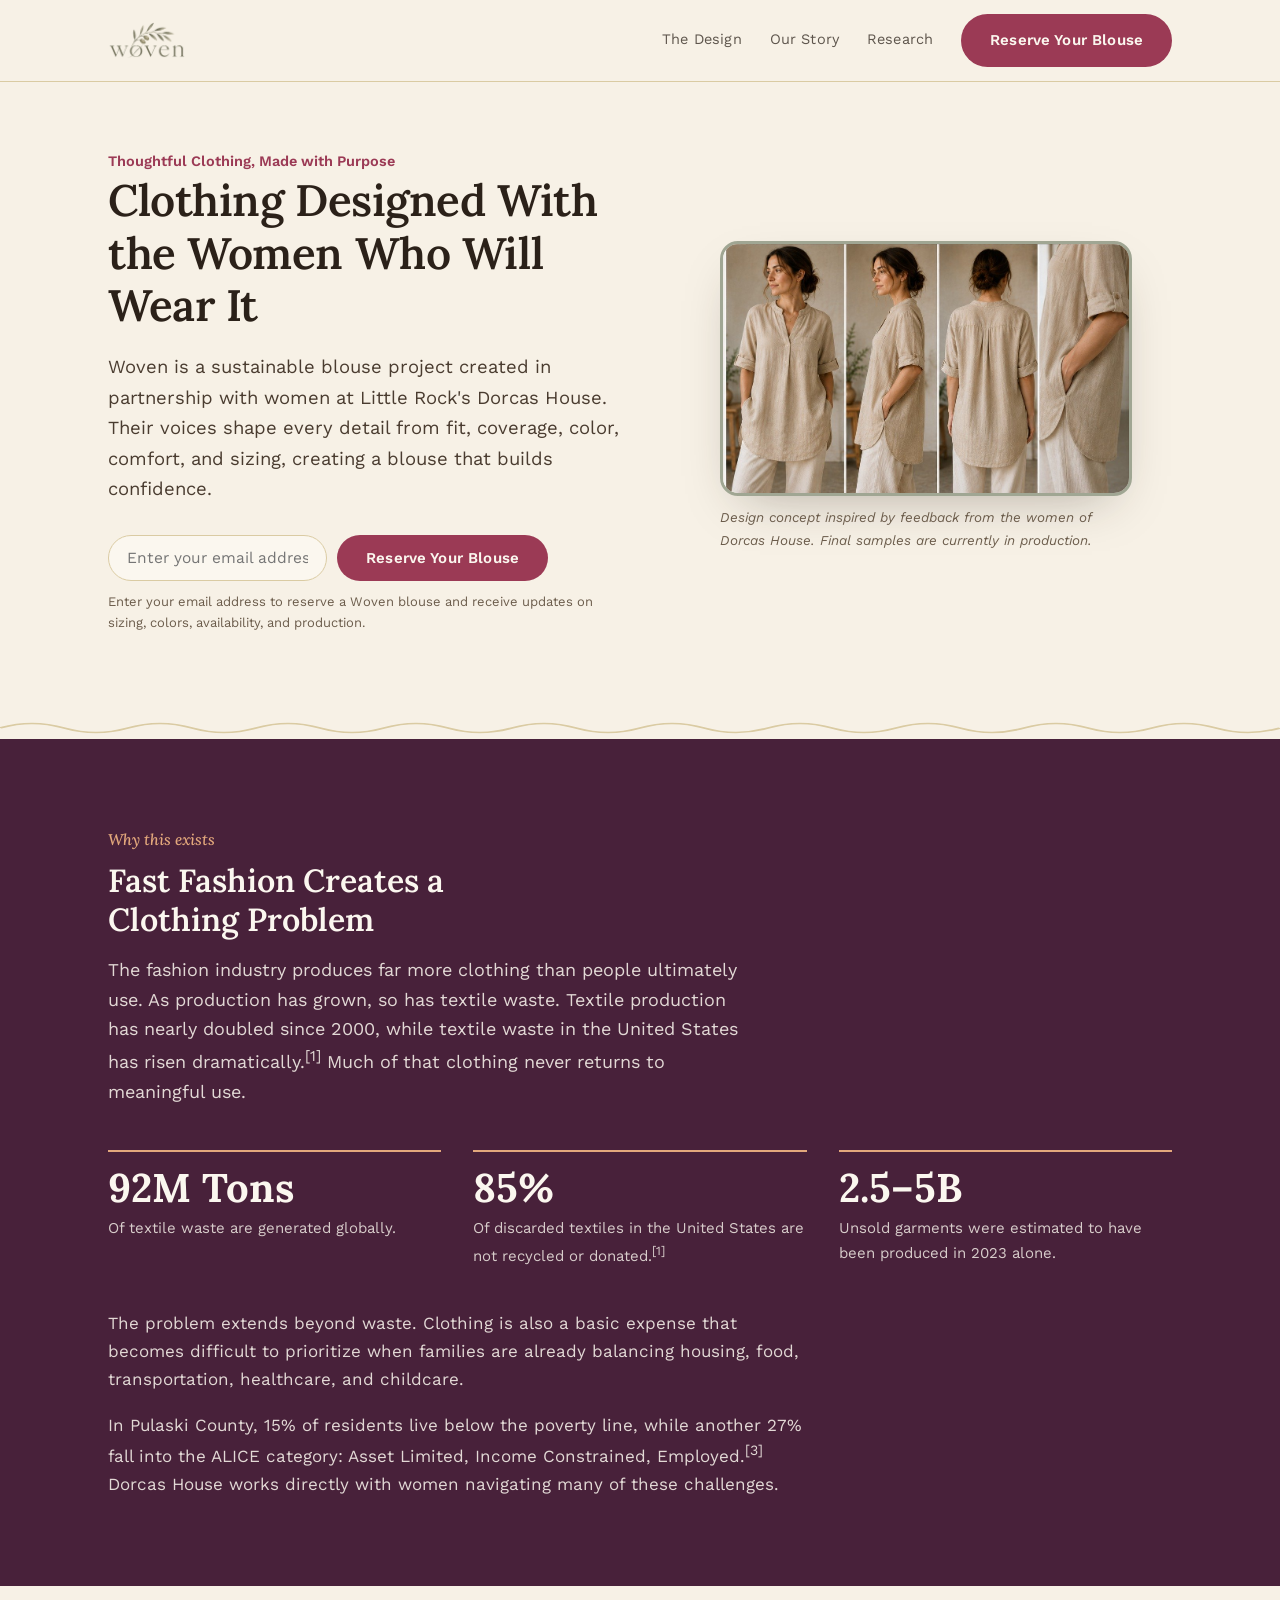
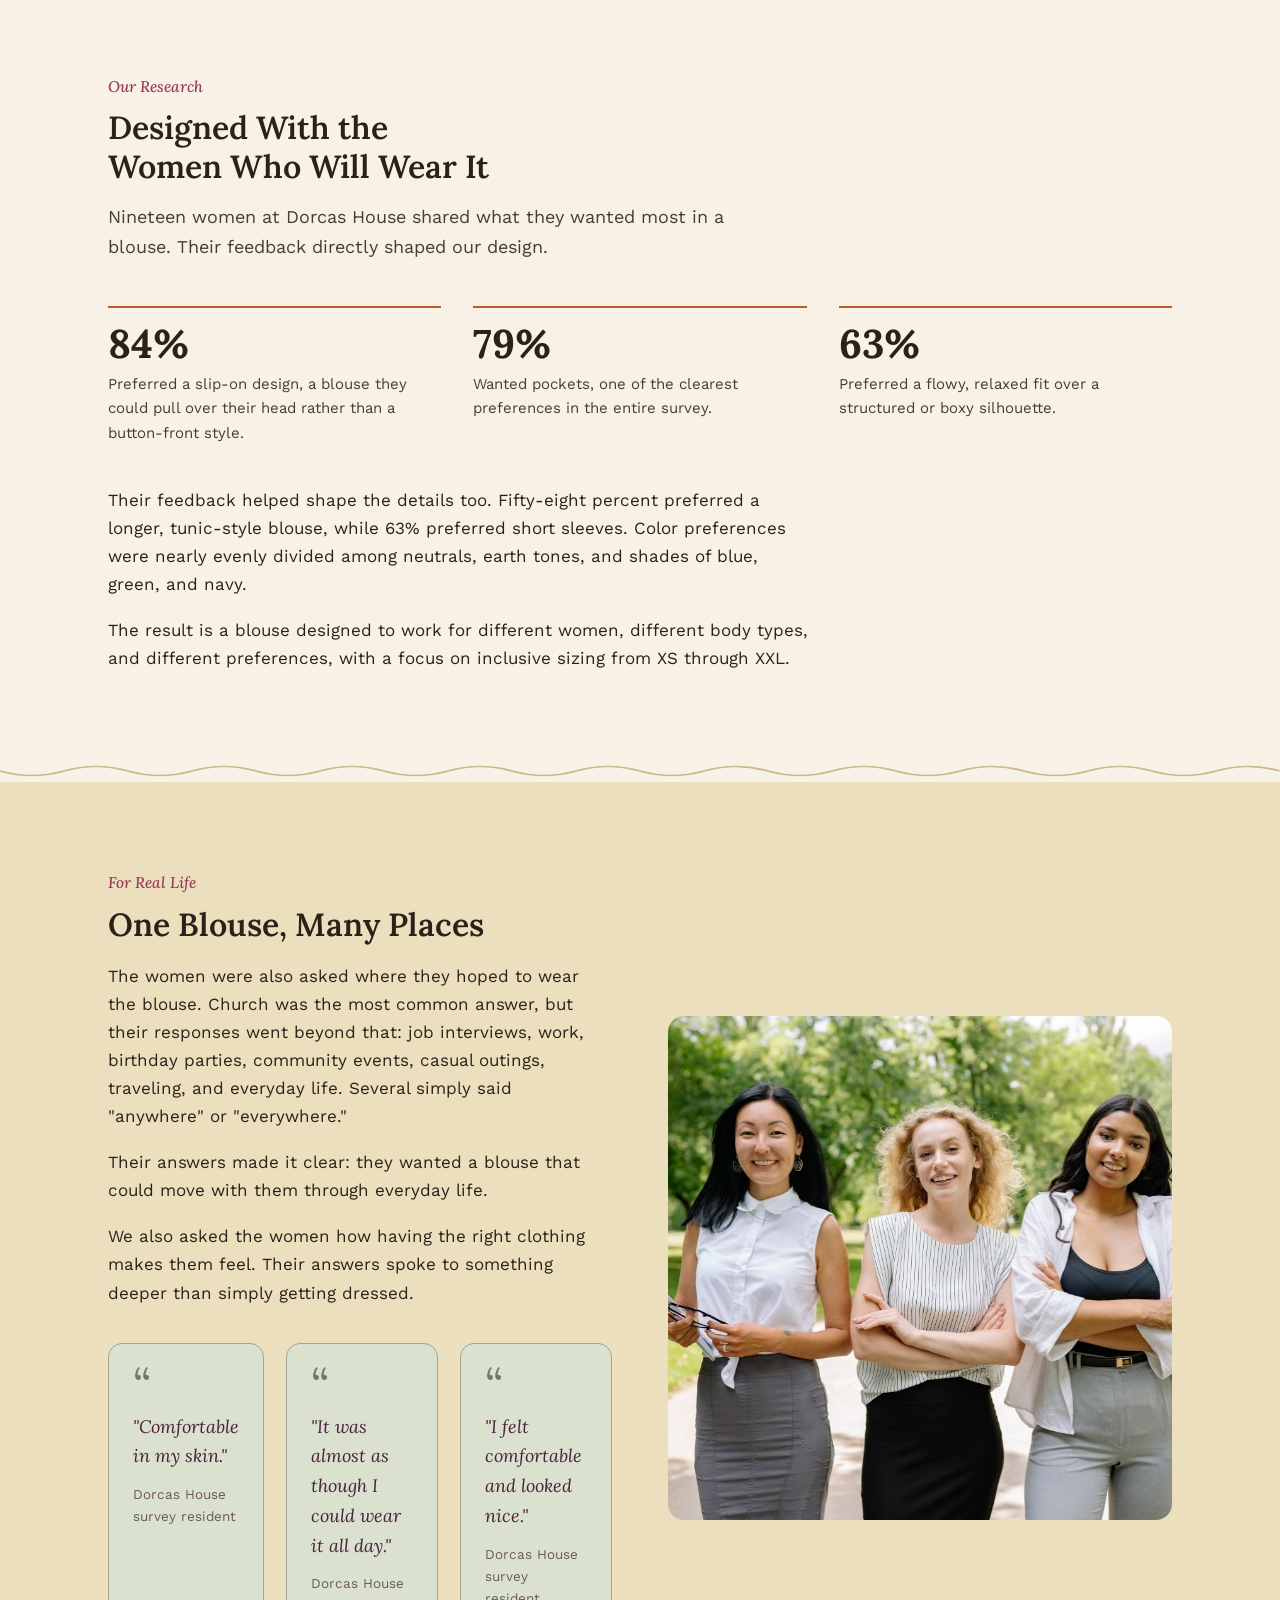
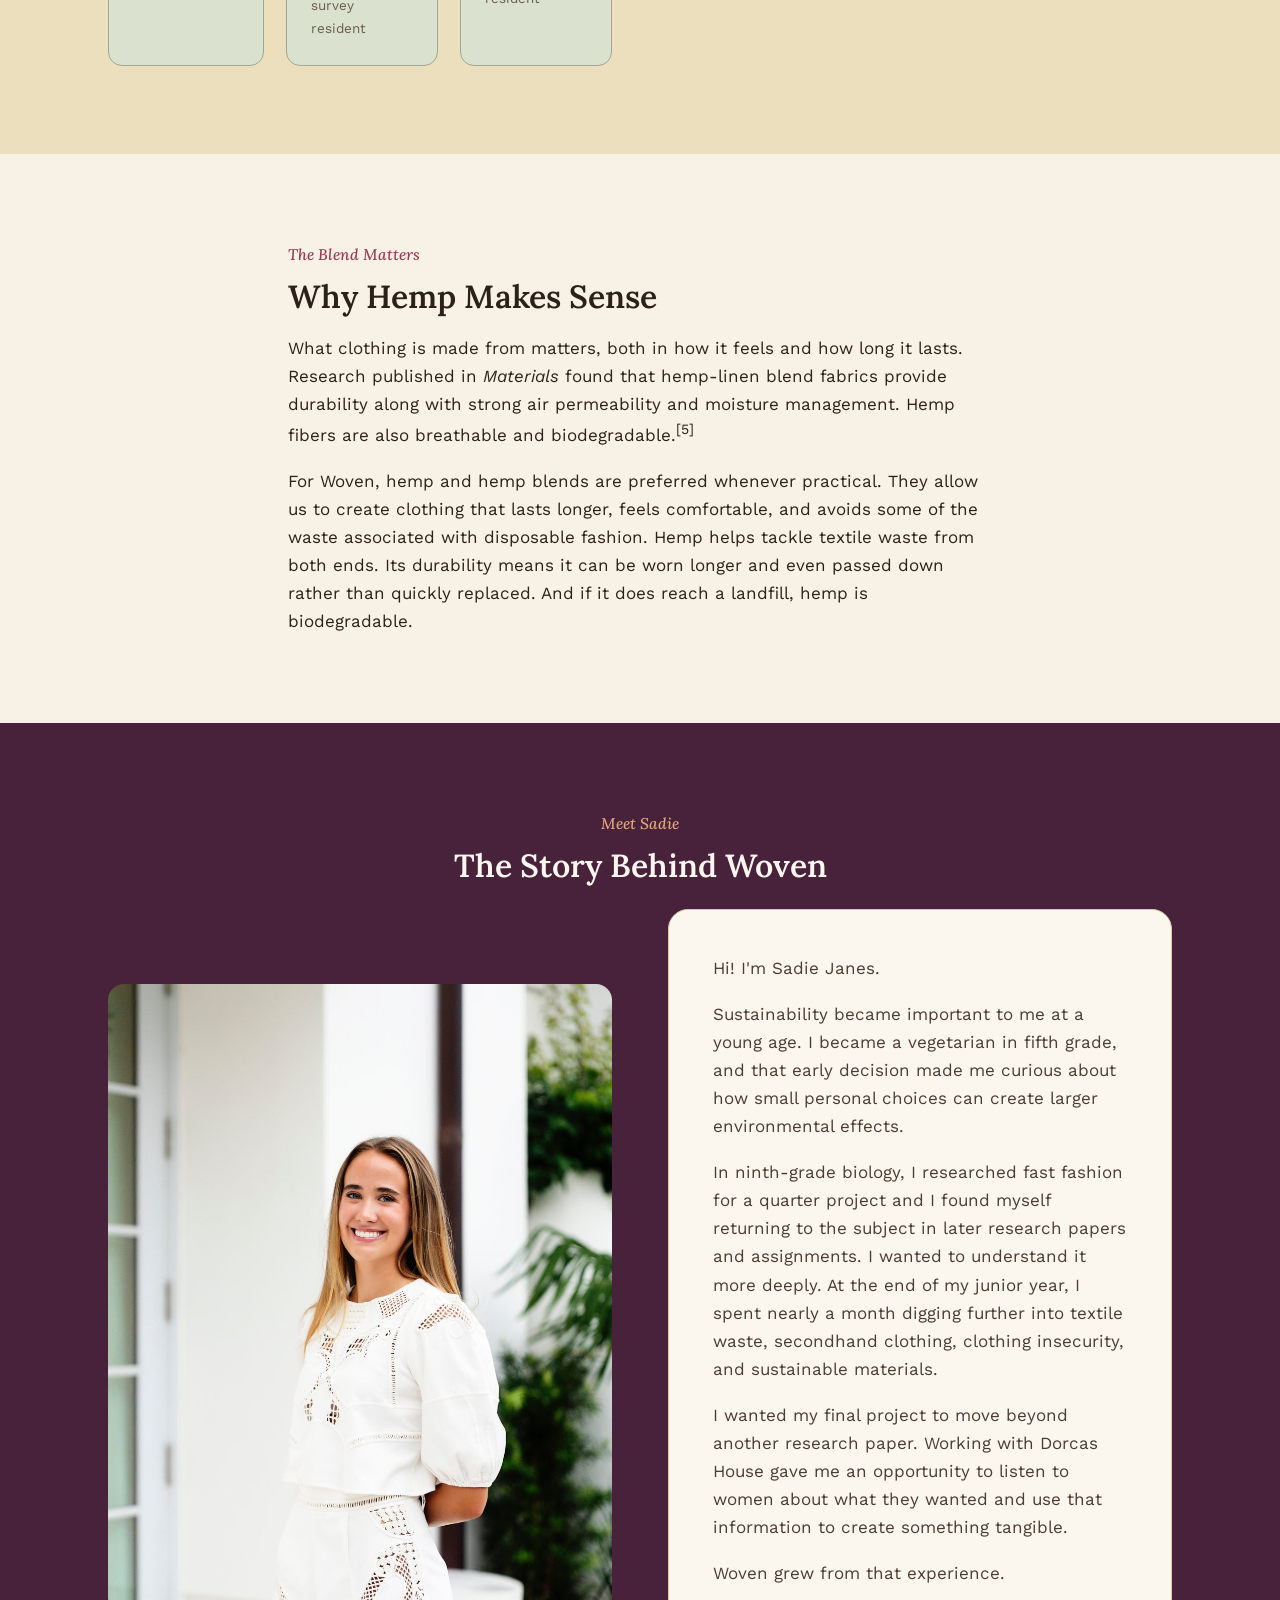
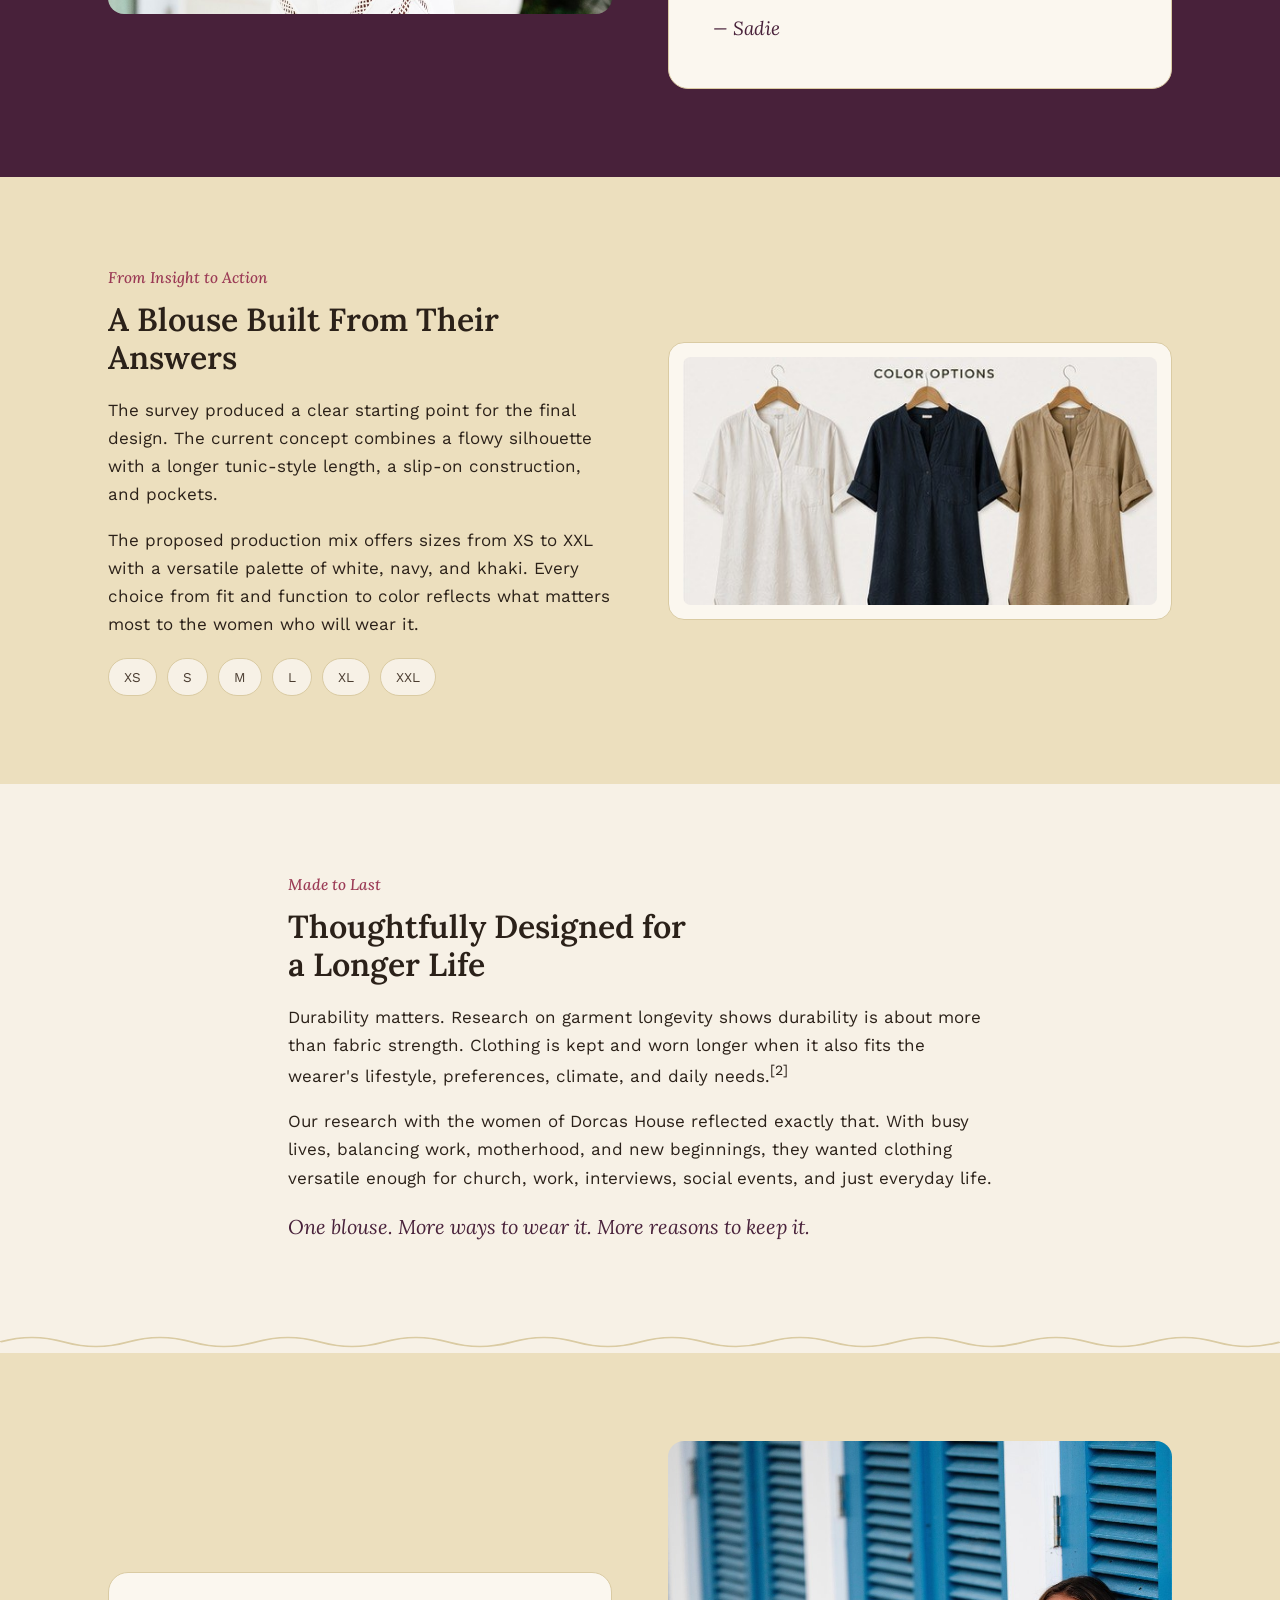
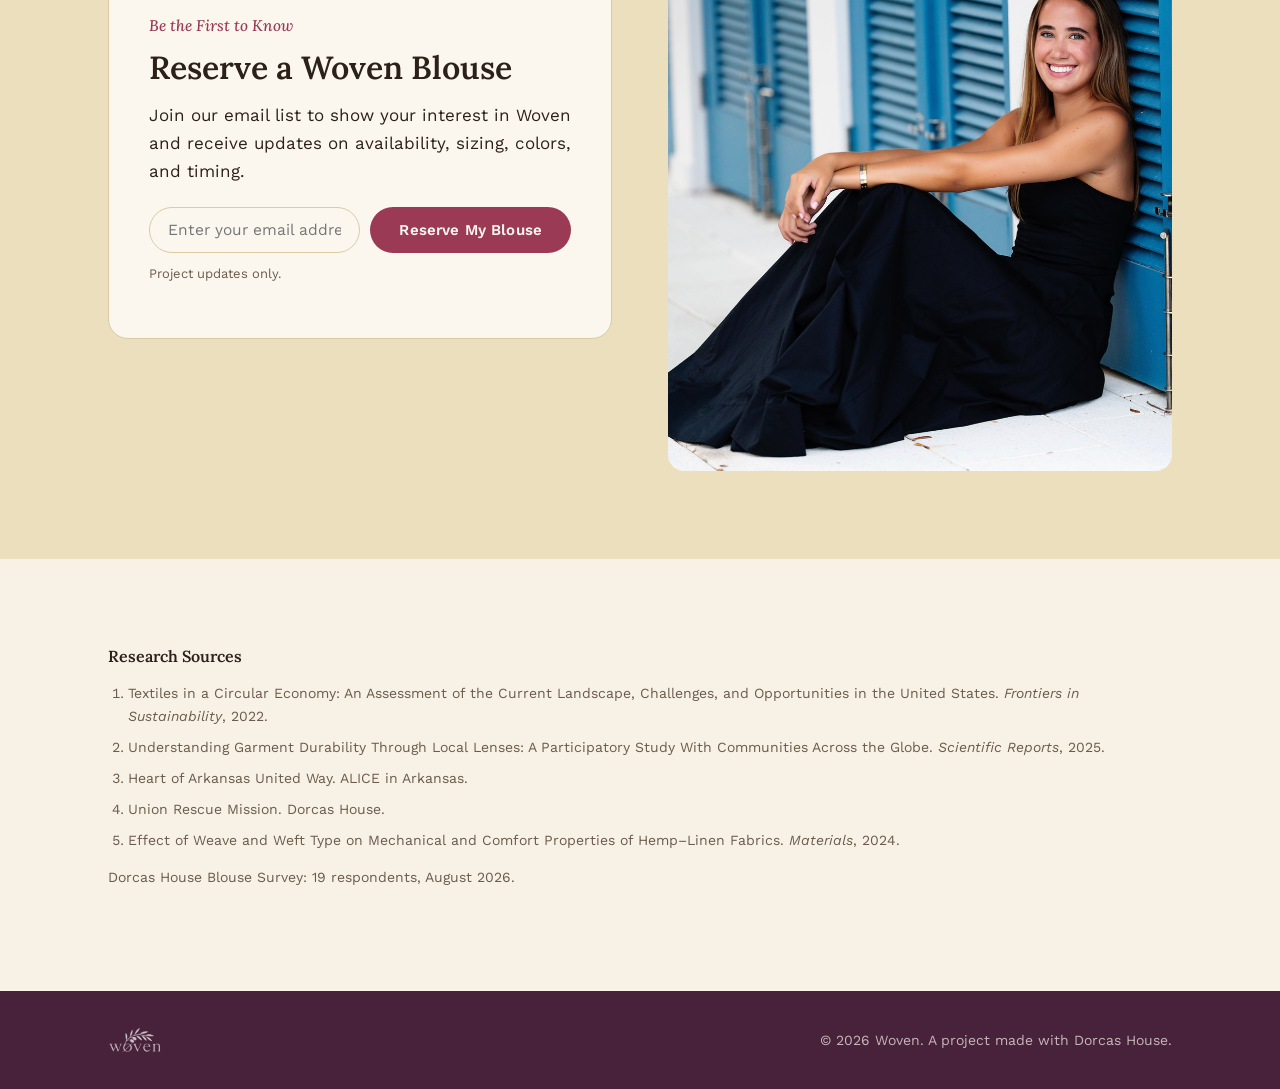
==== index.html @ d39a644d "Use the real greens sampled from the olive-branch pattern Replaces the guessed --sage with the three" ====
<!DOCTYPE html>
<html lang="en">
<head>
<meta charset="UTF-8">
<meta name="viewport" content="width=device-width, initial-scale=1.0">
<title>Woven — A Blouse Built With the Women Who'll Wear It</title>
<link rel="preconnect" href="https://fonts.googleapis.com">
<link rel="preconnect" href="https://fonts.gstatic.com" crossorigin>
<link href="https://fonts.googleapis.com/css2?family=Lora:ital,wght@0,500;0,600;0,700;1,500&family=Work+Sans:wght@400;500;600;700&display=swap" rel="stylesheet">
<link rel="icon" href="assets/woven-logo.png">
<style>
  :root{
    --flax:#F7F1E6;
    --flax-deep:#ECDFBE;
    --plum:#48213A;
    --plum-soft:#6C3552;
    --berry:#9B3A55;
    --berry-dark:#84304A;
    --sage:#707765;
    --sage-mid:#A0A693;
    --sage-pale:#DBE1CF;
    --clay:#BD5B2C;
    --clay-dark:#9C4A23;
    --clay-deeper:#8E4220;
    --ink:#2B2119;
    --cream:#FBF7EF;
    --line:#DACBA3;
    --line-dark:rgba(251,247,239,0.22);
    --maxw:1120px;
  }
  *{box-sizing:border-box;}
  html{scroll-behavior:smooth;}
  body{
    margin:0;
    background:var(--flax);
    color:var(--ink);
    font-family:'Work Sans',sans-serif;
    font-size:17px;
    line-height:1.65;
    -webkit-font-smoothing:antialiased;
  }
  h1,h2,h3,.serif{
    font-family:'Lora',serif;
    font-weight:600;
    line-height:1.2;
    margin:0;
    color:var(--ink);
  }
  a{color:inherit;}
  img{max-width:100%;display:block;}
  .wrap{max-width:var(--maxw);margin:0 auto;padding:0 28px;}
  section{padding:88px 0;}
  @media(max-width:720px){ section{padding:60px 0;} }

  /* ---------- thread divider ---------- */
  .thread{width:100%;height:22px;overflow:hidden;line-height:0;}
  .thread svg{width:100%;height:22px;display:block;}

  /* ---------- header ---------- */
  header{
    position:sticky;top:0;z-index:50;
    background:rgba(247,241,230,0.92);
    backdrop-filter:blur(6px);
    border-bottom:1px solid var(--line);
  }
  header .wrap{
    display:flex;align-items:center;justify-content:space-between;
    padding-top:14px;padding-bottom:14px;
  }
  header .logo-mark img{height:38px;width:auto;border-radius:6px;}
  nav.primary{display:flex;align-items:center;gap:28px;}
  nav.primary a.navlink{
    font-size:14.5px;letter-spacing:.01em;text-decoration:none;color:var(--ink);opacity:.75;
  }
  nav.primary a.navlink:hover{opacity:1;}
  @media(max-width:640px){ nav.primary a.navlink{display:none;} }

  .btn{
    display:inline-block;
    font-family:'Work Sans',sans-serif;
    font-weight:600;
    font-size:15px;
    letter-spacing:.01em;
    padding:13px 28px;
    border-radius:100px;
    text-decoration:none;
    border:1px solid transparent;
    cursor:pointer;
    transition:transform .15s ease, box-shadow .15s ease, background .15s ease;
  }
  .btn-clay{background:var(--berry);color:var(--cream);}
  .btn-clay:hover{background:var(--berry-dark);transform:translateY(-1px);}
  .btn-outline{background:transparent;color:var(--cream);border-color:var(--line-dark);}
  .btn-outline:hover{background:rgba(251,247,239,0.1);}
  .btn-outline-ink{background:transparent;color:var(--ink);border-color:var(--line);}
  .btn-outline-ink:hover{background:rgba(43,33,25,0.06);}

  /* ---------- hero ---------- */
  .hero{padding-top:64px;padding-bottom:70px;}
  .hero .grid{display:grid;grid-template-columns:1.05fr 1fr;gap:56px;align-items:center;}
  @media(max-width:900px){ .hero .grid{grid-template-columns:1fr;gap:40px;} }
  .eyebrow-plain{font-size:14.5px;color:var(--berry);font-weight:600;margin-bottom:14px;}
  .hero h1{font-size:44px;letter-spacing:-.01em;}
  @media(max-width:900px){ .hero h1{font-size:34px;} }
  .hero p.lede{margin-top:20px;font-size:18.5px;color:#4a3c30;max-width:46ch;}
  .hero-form{margin-top:30px;}
  .hero-visual{position:relative;}
  .hero-visual img{border-radius:18px;border:3px solid var(--sage-mid);box-shadow:0 20px 50px -22px rgba(43,33,25,.35);}
  .hero-visual figcaption{
    margin-top:10px;font-size:13.5px;color:#6b5c4b;font-style:italic;
  }
  .fade-in{opacity:0;transform:translateY(14px);animation:fadeUp .7s ease forwards;}
  .fade-in.d2{animation-delay:.12s;}
  .fade-in.d3{animation-delay:.24s;}
  @keyframes fadeUp{to{opacity:1;transform:translateY(0);}}
  @media (prefers-reduced-motion: reduce){
    .fade-in{opacity:1;transform:none;animation:none;}
    html{scroll-behavior:auto;}
  }

  /* ---------- email form ---------- */
  .email-form{display:flex;gap:10px;max-width:440px;flex-wrap:wrap;}
  .email-form input[type=email]{
    flex:1;min-width:200px;
    padding:13px 18px;
    border-radius:100px;
    border:1px solid var(--line);
    background:var(--cream);
    font-family:'Work Sans',sans-serif;
    font-size:15.5px;
    color:var(--ink);
  }
  .email-form input[type=email]:focus{outline:2px solid var(--plum-soft);outline-offset:1px;}
  .email-note{font-size:13px;color:#6b5c4b;margin-top:10px;}
  .form-confirm{
    display:none;align-items:center;gap:10px;
    font-size:15.5px;color:var(--plum);font-weight:600;
    padding:13px 4px;
  }
  .form-confirm svg{flex:none;}

  .email-form.dark input[type=email]{background:rgba(251,247,239,0.92);border-color:transparent;}
  .email-form.dark + .email-note{color:rgba(251,247,239,0.7);}

  /* ---------- plum band ---------- */
  .band-plum{background:var(--plum);color:var(--cream);}
  .band-plum h2, .band-plum h3{color:var(--cream);}
  .band-plum p{color:rgba(251,247,239,0.86);}

  .band-flaxdeep{background:var(--flax-deep);}

  .kicker{
    font-family:'Lora',serif;font-style:italic;font-weight:500;
    font-size:15.5px;color:var(--berry);margin-bottom:10px;display:block;
  }
  .band-plum .kicker{color:#E3A87C;}

  h2.section-title{font-size:32px;max-width:20ch;}
  @media(max-width:640px){ h2.section-title{font-size:27px;} }
  .section-lede{font-size:18px;margin-top:16px;max-width:58ch;color:#4a3c30;}
  .band-plum .section-lede{color:rgba(251,247,239,0.86);}

  /* ---------- stat strip ---------- */
  .stat-strip{display:grid;grid-template-columns:repeat(3,1fr);gap:32px;margin-top:44px;}
  @media(max-width:760px){ .stat-strip{grid-template-columns:1fr;gap:26px;} }
  .stat{border-top:2px solid var(--clay);padding-top:16px;}
  .band-plum .stat{border-top:2px solid #E3A87C;}
  .stat .num{font-family:'Lora',serif;font-weight:700;font-size:40px;line-height:1;color:var(--ink);}
  .band-plum .stat .num{color:var(--cream);}
  .stat .label{margin-top:8px;font-size:15px;color:#4a3c30;}
  .band-plum .stat .label{color:rgba(251,247,239,0.8);}

  .body-copy p{margin:0 0 18px 0;max-width:64ch;}
  .body-copy p:last-child{margin-bottom:0;}
  .band-plum .body-copy p{color:rgba(251,247,239,0.86);}
  /* ...but a cream card inside the plum band needs dark copy again, or the
     text is cream on cream and vanishes. This is what hid Sadie's letter. */
  .note-card .body-copy p,
  .band-plum .note-card .body-copy p{color:#4a3c30;}

  /* ---------- two column ---------- */
  .two-col{display:grid;grid-template-columns:1fr 1fr;gap:56px;align-items:center;}
  @media(max-width:860px){ .two-col{grid-template-columns:1fr;gap:32px;} }
  .two-col img{border-radius:16px;}
  .two-col.flip .col-img{order:2;}
  @media(max-width:860px){ .two-col.flip .col-img{order:0;} }

  /* ---------- pull quotes ---------- */
  .quote-grid{display:grid;grid-template-columns:repeat(3,1fr);gap:22px;margin-top:36px;}
  @media(max-width:820px){ .quote-grid{grid-template-columns:1fr;} }
  blockquote{
    margin:0;background:var(--sage-pale);border-radius:14px;padding:26px 24px;
    border:1px solid var(--sage-mid);
  }
  blockquote::before{
    content:"\201C";display:block;font-family:'Lora',serif;font-size:46px;
    line-height:.7;color:var(--sage);margin-bottom:10px;
  }
  blockquote p{
    font-family:'Lora',serif;font-style:italic;font-size:18px;color:var(--plum);margin:0;
  }
  blockquote cite{display:block;margin-top:12px;font-family:'Work Sans',sans-serif;font-style:normal;font-size:13.5px;color:#6b5c4b;}

  /* ---------- founder note ---------- */
  .note-card{
    background:var(--cream);border:1px solid var(--line);border-radius:20px;
    padding:44px;max-width:760px;margin:40px auto 0;position:relative;
  }
  @media(max-width:640px){ .note-card{padding:30px 24px;} }
  .note-card .signature{
    margin-top:26px;font-family:'Lora',serif;font-style:italic;font-size:19px;color:var(--plum);
  }

  /* ---------- color swatch section ---------- */
  .swatch-figure{background:var(--cream);border-radius:16px;padding:14px;border:1px solid var(--line);}
  .swatch-figure img{border-radius:8px;}
  .size-note{
    margin-top:20px;display:inline-flex;gap:10px;flex-wrap:wrap;
  }
  .size-pill{
    font-size:13.5px;padding:7px 15px;border-radius:100px;border:1px solid var(--line);color:#4a3c30;background:var(--flax);
  }

  /* ---------- final CTA ---------- */
  .cta-final{background:var(--flax-deep);}
  .cta-final .two-col{align-items:center;}
  .reserve-card{
    background:var(--cream);border-radius:20px;padding:40px;border:1px solid var(--line);
  }
  @media(max-width:640px){ .reserve-card{padding:28px 22px;} }

  /* ---------- references ---------- */
  .refs{font-size:14px;color:#6b5c4b;}
  .refs ol{padding-left:20px;margin:16px 0 0 0;}
  .refs li{margin-bottom:8px;}
  .refs a{color:#6b5c4b;}

  footer{
    background:var(--plum);color:rgba(251,247,239,0.7);
    padding:36px 0;font-size:14px;
  }
  footer .wrap{display:flex;justify-content:space-between;align-items:center;flex-wrap:wrap;gap:14px;}
  footer img{height:26px;opacity:.85;border-radius:6px;}

  ::selection{background:var(--clay);color:var(--cream);}
</style>
</head>
<body>

<header>
  <div class="wrap">
    <a href="#hero" class="logo-mark"><img src="assets/woven-logo.png" alt="Woven"></a>
    <nav class="primary">
      <a class="navlink" href="#the-design">The Design</a>
      <a class="navlink" href="#story">Our Story</a>
      <a class="navlink" href="#references">Research</a>
      <a class="btn btn-clay" href="#reserve">Reserve Your Blouse</a>
    </nav>
  </div>
</header>

<section class="hero" id="hero">
  <div class="wrap grid">
    <div>
      <span class="eyebrow-plain fade-in">Thoughtful Clothing, Made with Purpose</span>
      <h1 class="fade-in d2">Clothing Designed With the Women Who Will Wear It</h1>
      <p class="lede fade-in d3">Woven is a sustainable blouse project created in partnership with women at Little Rock's Dorcas House. Their voices shape every detail from fit, coverage, color, comfort, and sizing, creating a blouse that builds confidence.</p>

      <form class="hero-form email-form fade-in d3" id="hero-form">
        <input type="email" required placeholder="Enter your email address" aria-label="Email address">
        <button type="submit" class="btn btn-clay">Reserve Your Blouse</button>
      </form>
      <div class="form-confirm" id="hero-confirm">
        <svg width="20" height="20" viewBox="0 0 20 20" fill="none"><circle cx="10" cy="10" r="10" fill="#48213A"/><path d="M6 10.5L8.5 13L14 7" stroke="#FBF7EF" stroke-width="1.8" stroke-linecap="round" stroke-linejoin="round"/></svg>
        You're on the list. We'll email you as sizing and colors are finalized.
      </div>
      <p class="email-note">Enter your email address to reserve a Woven blouse and receive updates on sizing, colors, availability, and production.</p>
    </div>
    <figure class="hero-visual">
      <img src="assets/hemp-blouse-concept.jpg" alt="Early concept photography for the Woven hemp blouse, shown from four angles">
      <figcaption>Design concept inspired by feedback from the women of Dorcas House. Final samples are currently in production.</figcaption>
    </figure>
  </div>
</section>

<div class="thread"><svg viewBox="0 0 400 22" preserveAspectRatio="none" xmlns="http://www.w3.org/2000/svg"><path d="M0 11 Q 10 2, 20 11 T 40 11 T 60 11 T 80 11 T 100 11 T 120 11 T 140 11 T 160 11 T 180 11 T 200 11 T 220 11 T 240 11 T 260 11 T 280 11 T 300 11 T 320 11 T 340 11 T 360 11 T 380 11 T 400 11" stroke="#DACBA3" stroke-width="1.5" fill="none"/></svg></div>

<section class="band-plum" id="the-problem">
  <div class="wrap">
    <span class="kicker">Why this exists</span>
    <h2 class="section-title">Fast Fashion Creates a Clothing Problem</h2>
    <p class="section-lede">The fashion industry produces far more clothing than people ultimately use. As production has grown, so has textile waste. Textile production has nearly doubled since 2000, while textile waste in the United States has risen dramatically.<sup>[1]</sup> Much of that clothing never returns to meaningful use.</p>

    <div class="stat-strip">
      <div class="stat">
        <div class="num">92M Tons</div>
        <div class="label">Of textile waste are generated globally.</div>
      </div>
      <div class="stat">
        <div class="num">85%</div>
        <div class="label">Of discarded textiles in the United States are not recycled or donated.<sup>[1]</sup></div>
      </div>
      <div class="stat">
        <div class="num">2.5–5B</div>
        <div class="label">Unsold garments were estimated to have been produced in 2023 alone.</div>
      </div>
    </div>

    <div class="body-copy" style="margin-top:40px;">
      <p>The problem extends beyond waste. Clothing is also a basic expense that becomes difficult to prioritize when families are already balancing housing, food, transportation, healthcare, and childcare.</p>
      <p>In Pulaski County, 15% of residents live below the poverty line, while another 27% fall into the ALICE category: Asset Limited, Income Constrained, Employed.<sup>[3]</sup> Dorcas House works directly with women navigating many of these challenges.</p>
    </div>
  </div>
</section>

<section id="the-design">
  <div class="wrap">
    <span class="kicker">Our Research</span>
    <h2 class="section-title">Designed With the Women Who Will Wear It</h2>
    <p class="section-lede">Nineteen women at Dorcas House shared what they wanted most in a blouse. Their feedback directly shaped our design.</p>

    <div class="stat-strip">
      <div class="stat">
        <div class="num">84%</div>
        <div class="label">Preferred a slip-on design, a blouse they could pull over their head rather than a button-front style.</div>
      </div>
      <div class="stat">
        <div class="num">79%</div>
        <div class="label">Wanted pockets, one of the clearest preferences in the entire survey.</div>
      </div>
      <div class="stat">
        <div class="num">63%</div>
        <div class="label">Preferred a flowy, relaxed fit over a structured or boxy silhouette.</div>
      </div>
    </div>

    <div class="body-copy" style="margin-top:40px;">
      <p>Their feedback helped shape the details too. Fifty-eight percent preferred a longer, tunic-style blouse, while 63% preferred short sleeves. Color preferences were nearly evenly divided among neutrals, earth tones, and shades of blue, green, and navy.</p>
      <p>The result is a blouse designed to work for different women, different body types, and different preferences, with a focus on inclusive sizing from XS through XXL.</p>
    </div>
  </div>
</section>

<div class="thread"><svg viewBox="0 0 400 22" preserveAspectRatio="none" xmlns="http://www.w3.org/2000/svg"><path d="M0 11 Q 10 20, 20 11 T 40 11 T 60 11 T 80 11 T 100 11 T 120 11 T 140 11 T 160 11 T 180 11 T 200 11 T 220 11 T 240 11 T 260 11 T 280 11 T 300 11 T 320 11 T 340 11 T 360 11 T 380 11 T 400 11" stroke="#C9B98D" stroke-width="1.5" fill="none"/></svg></div>

<section class="band-flaxdeep" id="occasions">
  <div class="wrap two-col">
    <div>
      <span class="kicker">For Real Life</span>
      <h2 class="section-title">One Blouse, Many Places</h2>
      <div class="body-copy" style="margin-top:18px;">
        <p>The women were also asked where they hoped to wear the blouse. Church was the most common answer, but their responses went beyond that: job interviews, work, birthday parties, community events, casual outings, traveling, and everyday life. Several simply said "anywhere" or "everywhere."</p>
        <p>Their answers made it clear: they wanted a blouse that could move with them through everyday life.</p>
        <p>We also asked the women how having the right clothing makes them feel. Their answers spoke to something deeper than simply getting dressed.</p>
      </div>
      <div class="quote-grid">
        <blockquote><p>"Comfortable in my skin."</p><cite>Dorcas House survey resident</cite></blockquote>
        <blockquote><p>"It was almost as though I could wear it all day."</p><cite>Dorcas House survey resident</cite></blockquote>
        <blockquote><p>"I felt comfortable and looked nice."</p><cite>Dorcas House survey resident</cite></blockquote>
      </div>
    </div>
    <div class="col-img">
      <img src="assets/three-women.jpg" alt="Three women outdoors in confident, everyday professional clothing">
    </div>
  </div>
</section>

<section id="material">
  <div class="wrap" style="max-width:760px;">
    <span class="kicker">The Blend Matters</span>
    <h2 class="section-title">Why Hemp Makes Sense</h2>
    <div class="body-copy" style="margin-top:18px;">
      <p>What clothing is made from matters, both in how it feels and how long it lasts. Research published in <em>Materials</em> found that hemp-linen blend fabrics provide durability along with strong air permeability and moisture management. Hemp fibers are also breathable and biodegradable.<sup>[5]</sup></p>
      <p>For Woven, hemp and hemp blends are preferred whenever practical. They allow us to create clothing that lasts longer, feels comfortable, and avoids some of the waste associated with disposable fashion. Hemp helps tackle textile waste from both ends. Its durability means it can be worn longer and even passed down rather than quickly replaced. And if it does reach a landfill, hemp is biodegradable.</p>
    </div>
  </div>
</section>

<section class="band-plum" id="story">
  <div class="wrap">
    <span class="kicker" style="text-align:center;display:block;">Meet Sadie</span>
    <h2 class="section-title" style="margin:0 auto 24px;text-align:center;">The Story Behind Woven</h2>
    <div class="two-col" style="align-items:center;">
      <div class="col-img">
        <img src="assets/sadie-janes-white.jpg" alt="Sadie Janes, founder of Woven" style="border-radius:16px;">
      </div>
      <div class="note-card" style="margin:0;max-width:none;">
        <div class="body-copy">
          <p>Hi! I'm Sadie Janes.</p>
          <p>Sustainability became important to me at a young age. I became a vegetarian in fifth grade, and that early decision made me curious about how small personal choices can create larger environmental effects.</p>
          <p>In ninth-grade biology, I researched fast fashion for a quarter project and I found myself returning to the subject in later research papers and assignments. I wanted to understand it more deeply. At the end of my junior year, I spent nearly a month digging further into textile waste, secondhand clothing, clothing insecurity, and sustainable materials.</p>
          <p>I wanted my final project to move beyond another research paper. Working with Dorcas House gave me an opportunity to listen to women about what they wanted and use that information to create something tangible.</p>
          <p>Woven grew from that experience.</p>
        </div>
        <div class="signature">— Sadie</div>
      </div>
    </div>
  </div>
</section>

<section class="band-flaxdeep" id="concept">
  <div class="wrap two-col flip">
    <div class="col-img">
      <div class="swatch-figure">
        <img src="assets/colour-options.jpg" alt="Three current color options for the Woven blouse: white, navy, and khaki">
      </div>
    </div>
    <div>
      <span class="kicker">From Insight to Action</span>
      <h2 class="section-title">A Blouse Built From Their Answers</h2>
      <div class="body-copy" style="margin-top:18px;">
        <p>The survey produced a clear starting point for the final design. The current concept combines a flowy silhouette with a longer tunic-style length, a slip-on construction, and pockets.</p>
        <p>The proposed production mix offers sizes from XS to XXL with a versatile palette of white, navy, and khaki. Every choice from fit and function to color reflects what matters most to the women who will wear it.</p>
      </div>
      <div class="size-note">
        <span class="size-pill">XS</span><span class="size-pill">S</span><span class="size-pill">M</span><span class="size-pill">L</span><span class="size-pill">XL</span><span class="size-pill">XXL</span>
      </div>
    </div>
  </div>
</section>

<section id="durability">
  <div class="wrap" style="max-width:760px;">
    <span class="kicker">Made to Last</span>
    <h2 class="section-title">Thoughtfully Designed for a Longer Life</h2>
    <div class="body-copy" style="margin-top:18px;">
      <p>Durability matters. Research on garment longevity shows durability is about more than fabric strength. Clothing is kept and worn longer when it also fits the wearer's lifestyle, preferences, climate, and daily needs.<sup>[2]</sup></p>
      <p>Our research with the women of Dorcas House reflected exactly that. With busy lives, balancing work, motherhood, and new beginnings, they wanted clothing versatile enough for church, work, interviews, social events, and just everyday life.</p>
      <p style="font-family:'Lora',serif;font-style:italic;font-size:20px;color:var(--plum);">One blouse. More ways to wear it. More reasons to keep it.</p>
    </div>
  </div>
</section>

<div class="thread"><svg viewBox="0 0 400 22" preserveAspectRatio="none" xmlns="http://www.w3.org/2000/svg"><path d="M0 11 Q 10 2, 20 11 T 40 11 T 60 11 T 80 11 T 100 11 T 120 11 T 140 11 T 160 11 T 180 11 T 200 11 T 220 11 T 240 11 T 260 11 T 280 11 T 300 11 T 320 11 T 340 11 T 360 11 T 380 11 T 400 11" stroke="#DACBA3" stroke-width="1.5" fill="none"/></svg></div>

<section class="cta-final" id="reserve">
  <div class="wrap two-col">
    <div class="reserve-card">
      <span class="kicker">Be the First to Know</span>
      <h2 class="section-title">Reserve a Woven Blouse</h2>
      <div class="body-copy" style="margin-top:14px;">
        <p>Join our email list to show your interest in Woven and receive updates on availability, sizing, colors, and timing.</p>
      </div>
      <form class="email-form" id="final-form" style="margin-top:22px;">
        <input type="email" required placeholder="Enter your email address" aria-label="Email address">
        <button type="submit" class="btn btn-clay">Reserve My Blouse</button>
      </form>
      <div class="form-confirm" id="final-confirm">
        <svg width="20" height="20" viewBox="0 0 20 20" fill="none"><circle cx="10" cy="10" r="10" fill="#48213A"/><path d="M6 10.5L8.5 13L14 7" stroke="#FBF7EF" stroke-width="1.8" stroke-linecap="round" stroke-linejoin="round"/></svg>
        You're on the list. Project updates only.
      </div>
      <p class="email-note">Project updates only.</p>
    </div>
    <div class="col-img">
      <img src="assets/sadie-janes-portrait.jpg" alt="Sadie Janes, founder of Woven" style="border-radius:16px;">
    </div>
  </div>
</section>

<section class="refs" id="references">
  <div class="wrap">
    <h3 style="font-size:16px;">Research Sources</h3>
    <ol>
      <li>Textiles in a Circular Economy: An Assessment of the Current Landscape, Challenges, and Opportunities in the United States. <em>Frontiers in Sustainability</em>, 2022.</li>
      <li>Understanding Garment Durability Through Local Lenses: A Participatory Study With Communities Across the Globe. <em>Scientific Reports</em>, 2025.</li>
      <li>Heart of Arkansas United Way. ALICE in Arkansas.</li>
      <li>Union Rescue Mission. Dorcas House.</li>
      <li>Effect of Weave and Weft Type on Mechanical and Comfort Properties of Hemp–Linen Fabrics. <em>Materials</em>, 2024.</li>
    </ol>
    <p style="margin-top:14px;">Dorcas House Blouse Survey: 19 respondents, August 2026.</p>
  </div>
</section>

<footer>
  <div class="wrap">
    <img src="assets/woven-logo.png" alt="Woven" style="filter:brightness(0) invert(1) opacity(0.85);">
    <span>&copy; 2026 Woven. A project made with Dorcas House.</span>
  </div>
</footer>

<script>
function wireForm(formId, confirmId){
  var form = document.getElementById(formId);
  var confirmEl = document.getElementById(confirmId);
  if(!form) return;
  form.addEventListener('submit', function(e){
    e.preventDefault();
    form.style.display = 'none';
    confirmEl.style.display = 'flex';
  });
}
wireForm('hero-form','hero-confirm');
wireForm('final-form','final-confirm');
</script>

</body>
</html>
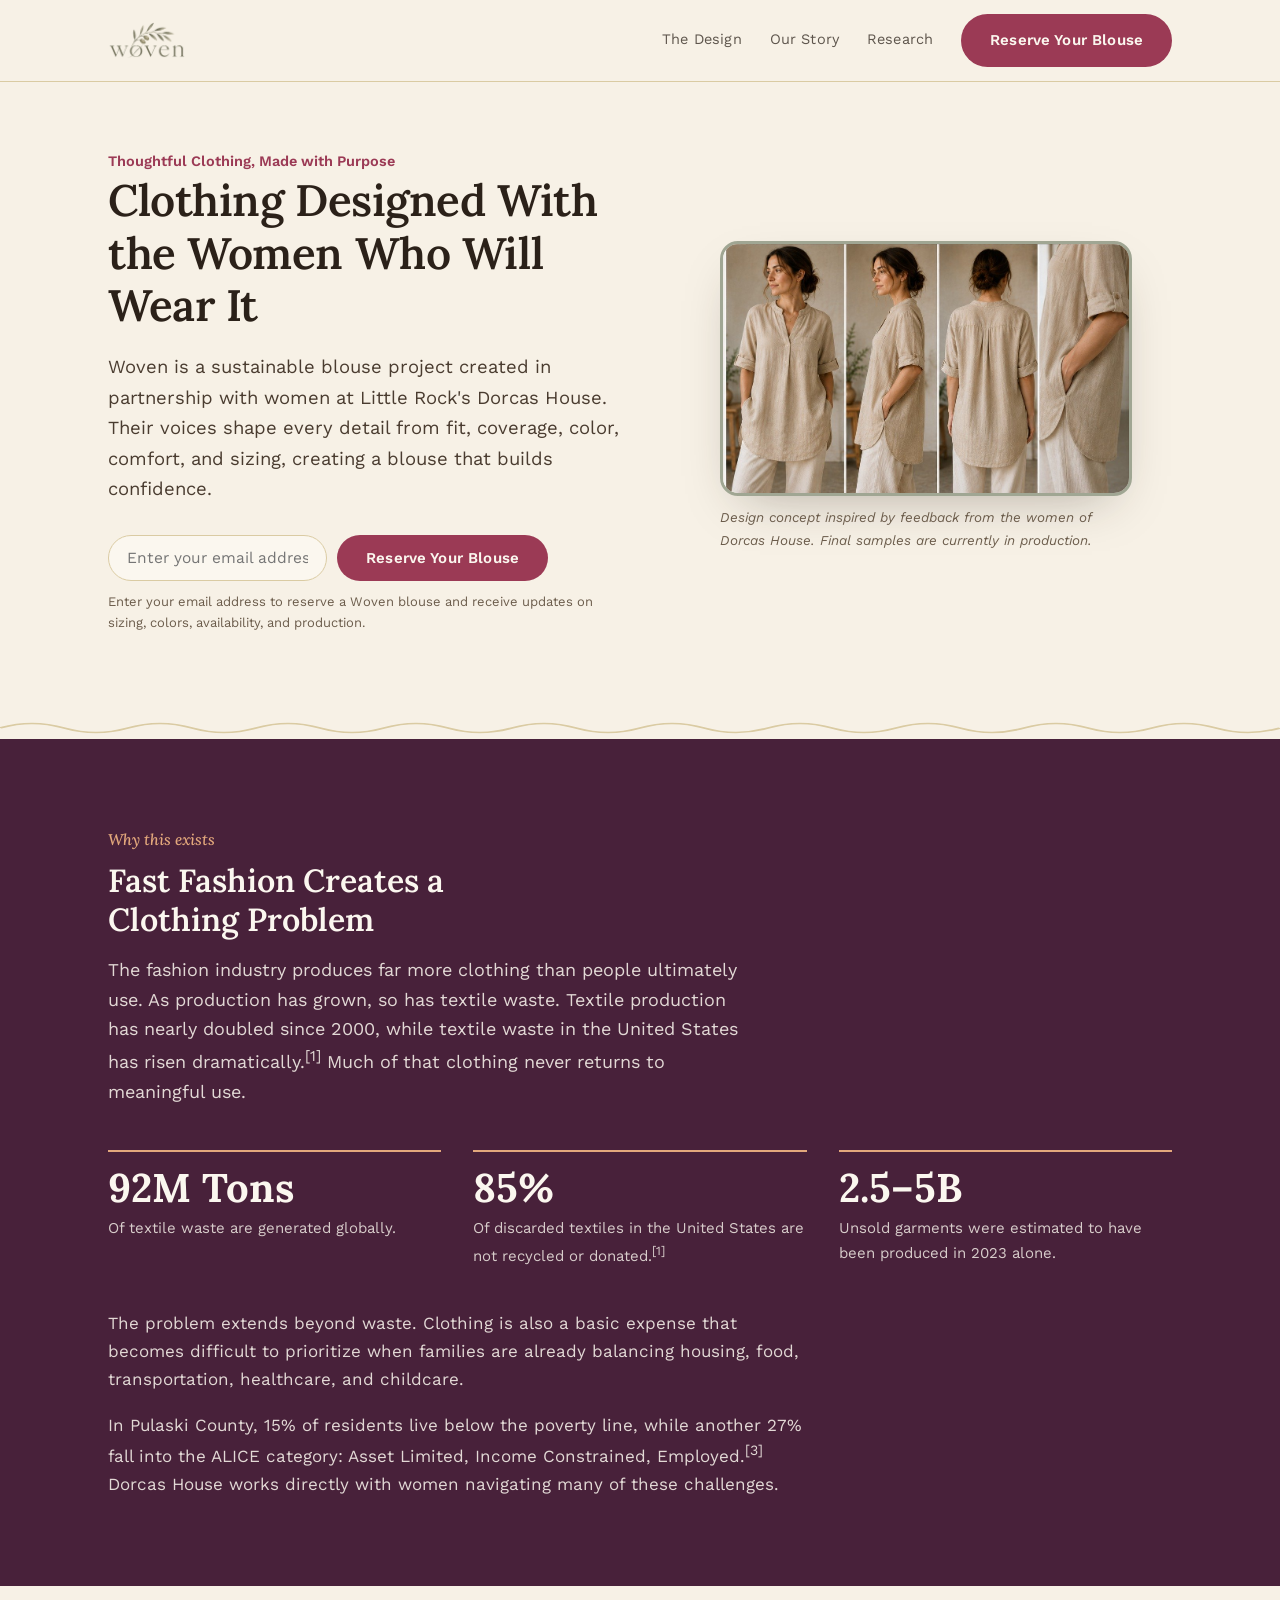
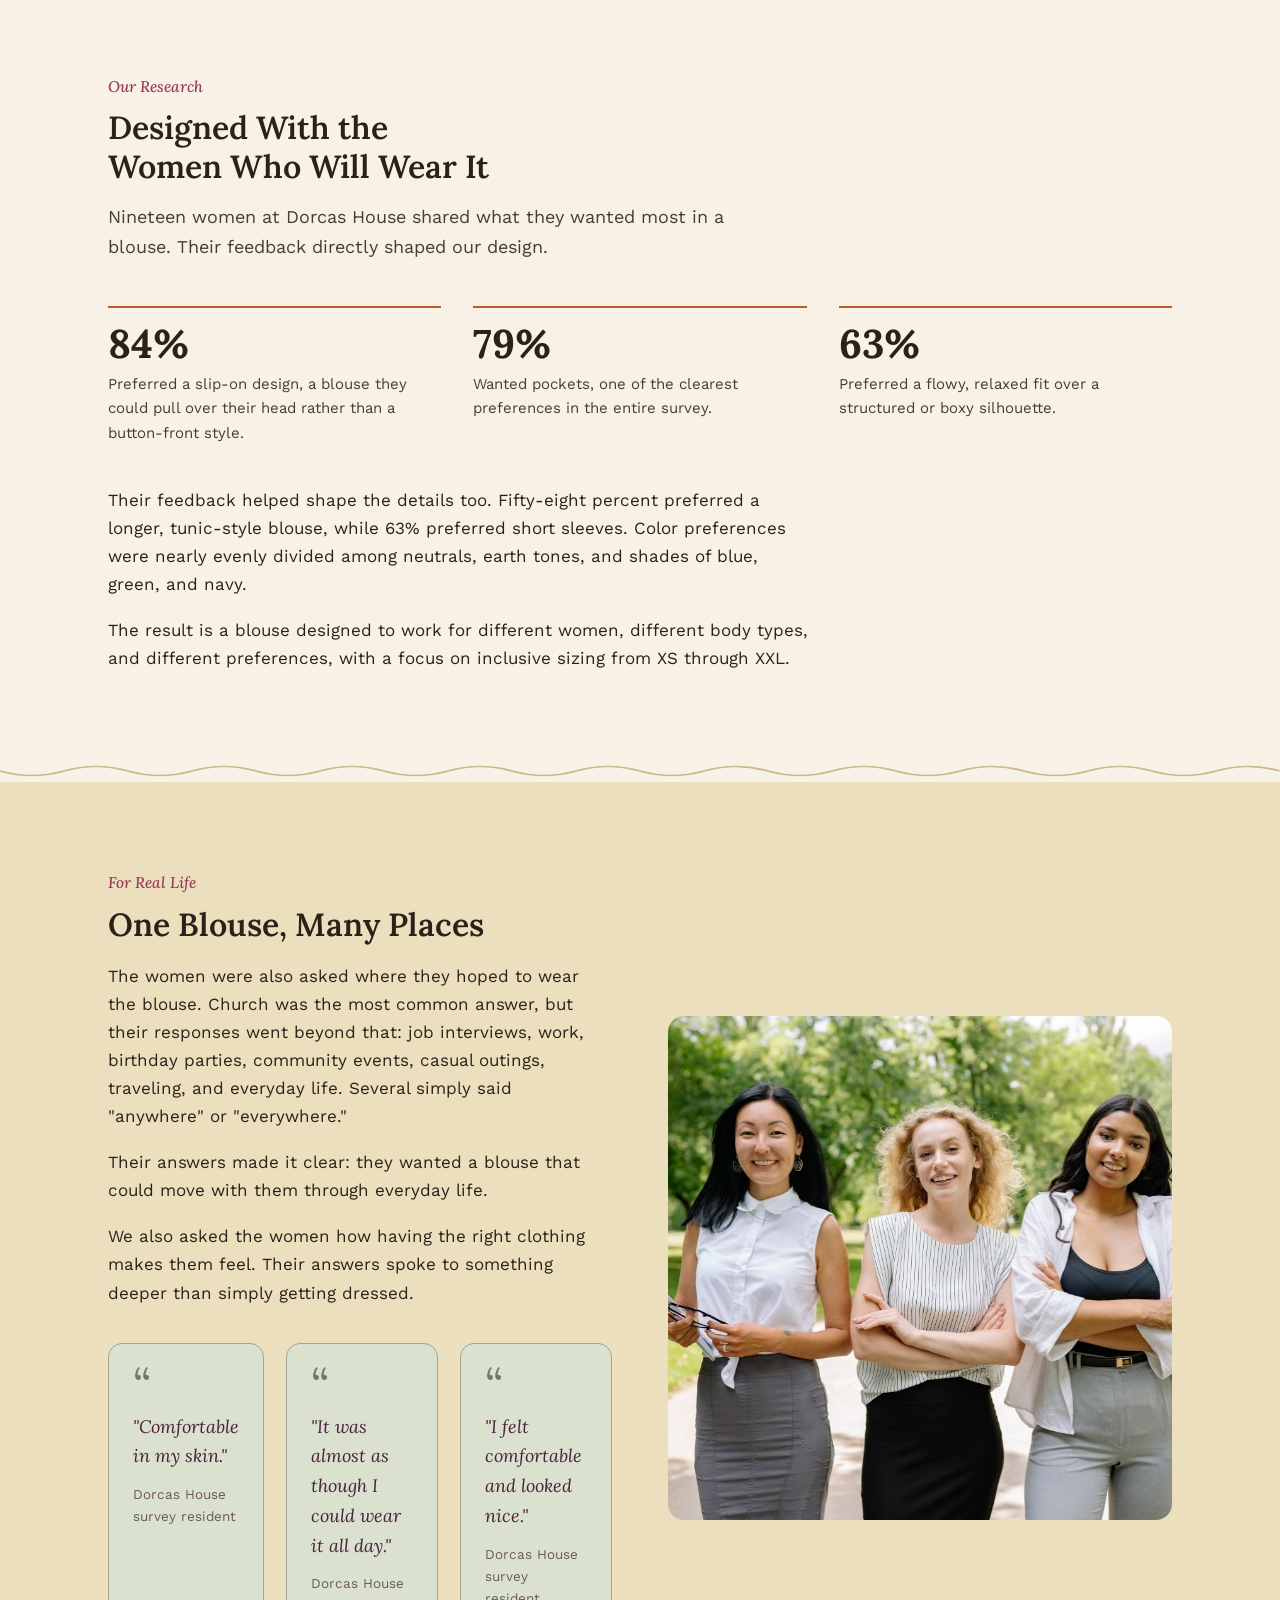
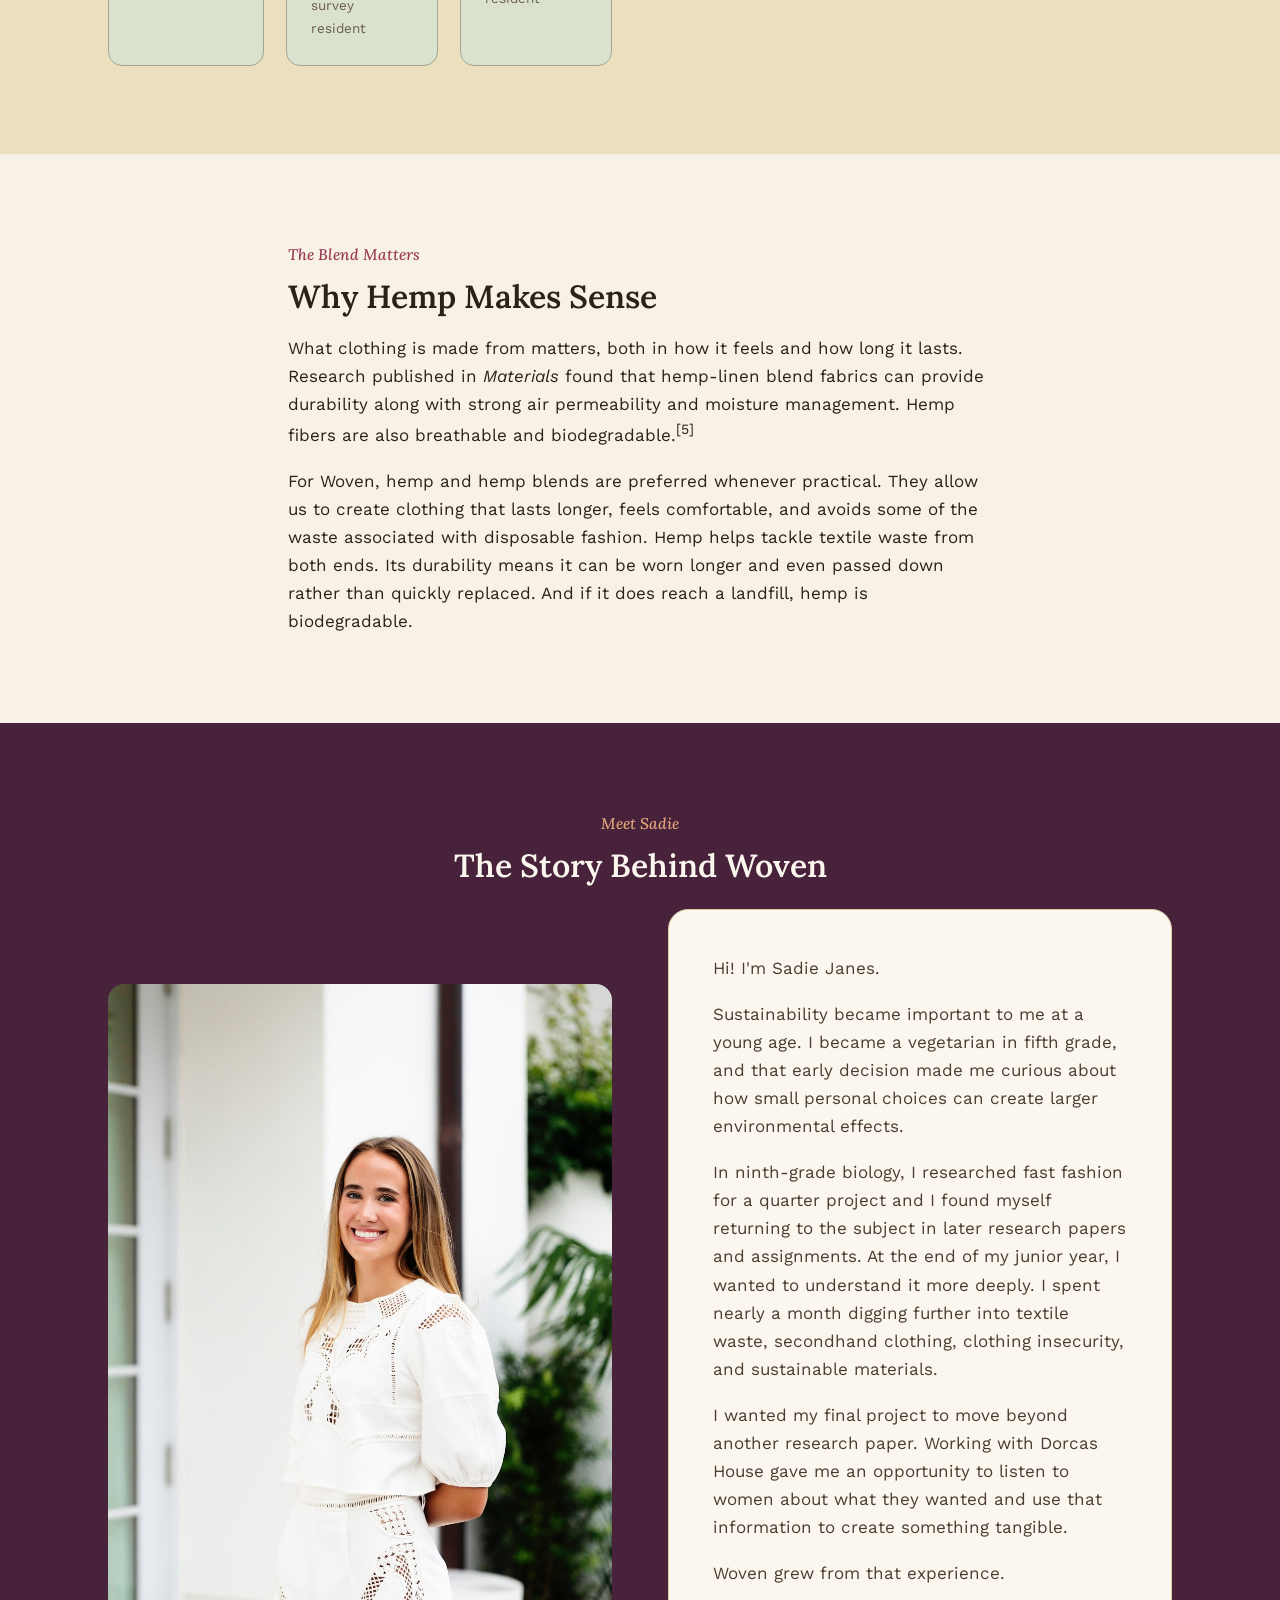
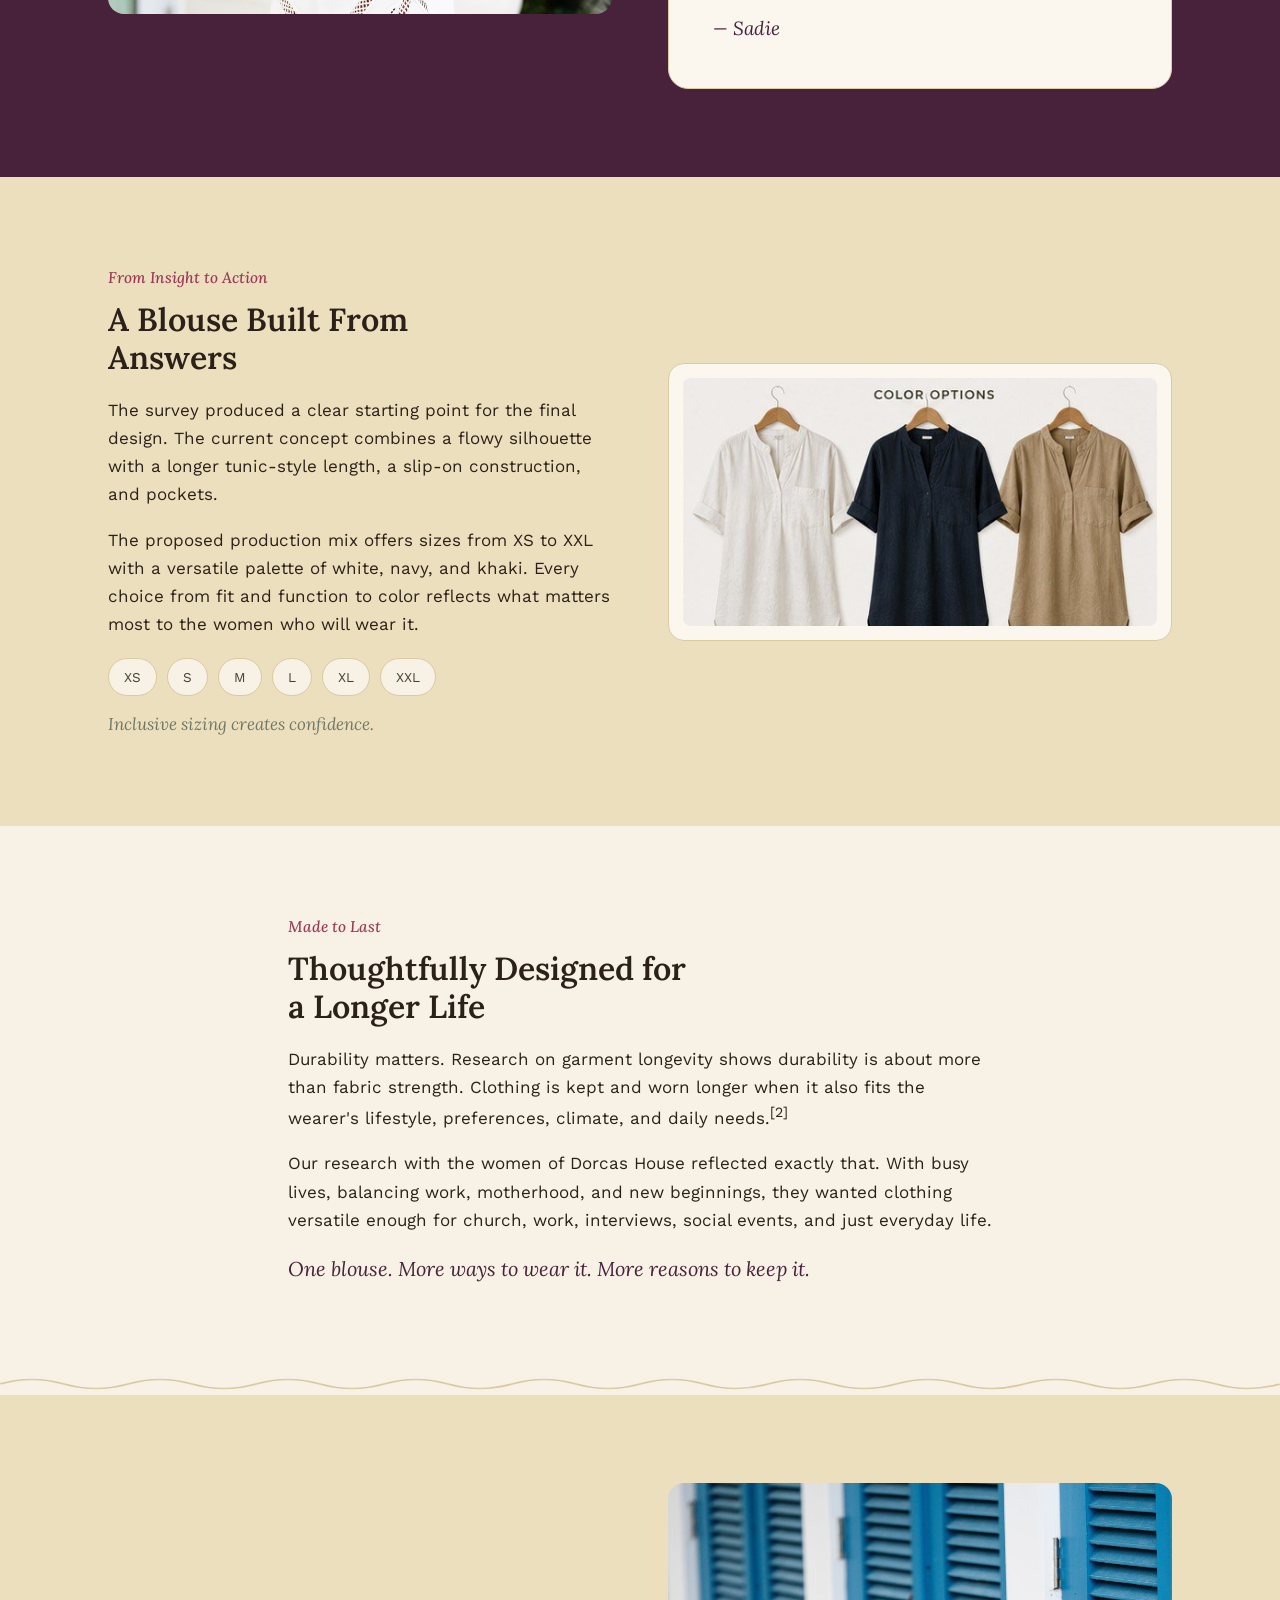
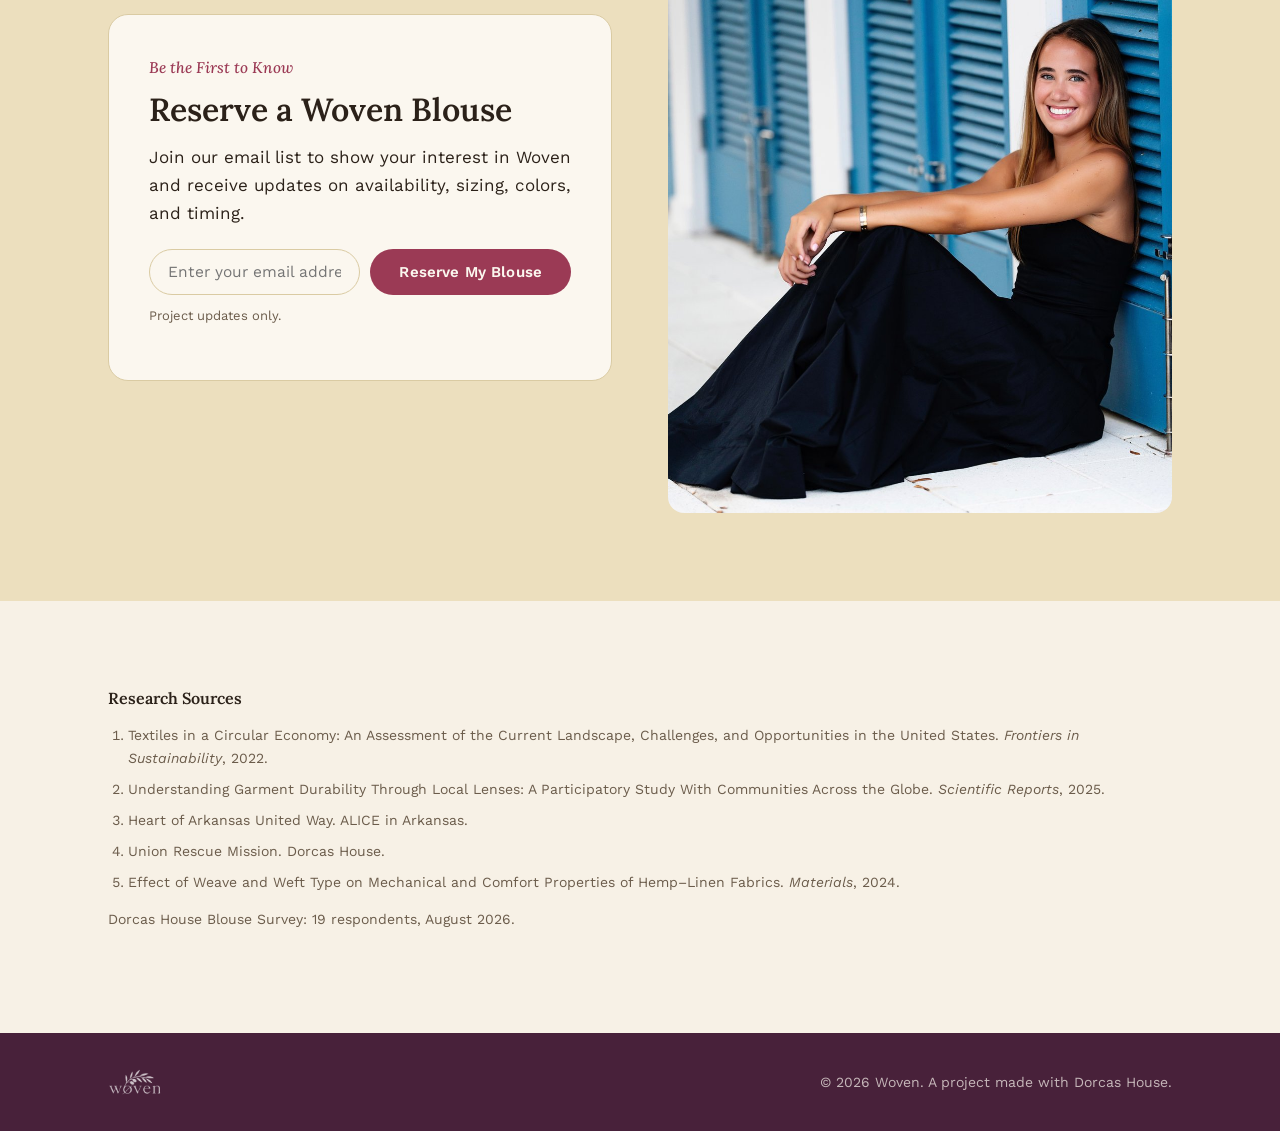
==== commit 0254578f: "Pick up the edits a second read of the markup surfaced Drops "Their" from the concept heading, since" ====
--- a/index.html
+++ b/index.html
@@ -214,6 +214,7 @@
   /* ---------- color swatch section ---------- */
   .swatch-figure{background:var(--cream);border-radius:16px;padding:14px;border:1px solid var(--line);}
   .swatch-figure img{border-radius:8px;}
+  .size-callout{font-family:'Lora',serif;font-style:italic;font-size:17px;color:var(--sage);margin:14px 0 0;}
   .size-note{
     margin-top:20px;display:inline-flex;gap:10px;flex-wrap:wrap;
   }
@@ -370,7 +371,7 @@
     <span class="kicker">The Blend Matters</span>
     <h2 class="section-title">Why Hemp Makes Sense</h2>
     <div class="body-copy" style="margin-top:18px;">
-      <p>What clothing is made from matters, both in how it feels and how long it lasts. Research published in <em>Materials</em> found that hemp-linen blend fabrics provide durability along with strong air permeability and moisture management. Hemp fibers are also breathable and biodegradable.<sup>[5]</sup></p>
+      <p>What clothing is made from matters, both in how it feels and how long it lasts. Research published in <em>Materials</em> found that hemp-linen blend fabrics can provide durability along with strong air permeability and moisture management. Hemp fibers are also breathable and biodegradable.<sup>[5]</sup></p>
       <p>For Woven, hemp and hemp blends are preferred whenever practical. They allow us to create clothing that lasts longer, feels comfortable, and avoids some of the waste associated with disposable fashion. Hemp helps tackle textile waste from both ends. Its durability means it can be worn longer and even passed down rather than quickly replaced. And if it does reach a landfill, hemp is biodegradable.</p>
     </div>
   </div>
@@ -388,7 +389,7 @@
         <div class="body-copy">
           <p>Hi! I'm Sadie Janes.</p>
           <p>Sustainability became important to me at a young age. I became a vegetarian in fifth grade, and that early decision made me curious about how small personal choices can create larger environmental effects.</p>
-          <p>In ninth-grade biology, I researched fast fashion for a quarter project and I found myself returning to the subject in later research papers and assignments. I wanted to understand it more deeply. At the end of my junior year, I spent nearly a month digging further into textile waste, secondhand clothing, clothing insecurity, and sustainable materials.</p>
+          <p>In ninth-grade biology, I researched fast fashion for a quarter project and I found myself returning to the subject in later research papers and assignments. At the end of my junior year, I wanted to understand it more deeply. I spent nearly a month digging further into textile waste, secondhand clothing, clothing insecurity, and sustainable materials.</p>
           <p>I wanted my final project to move beyond another research paper. Working with Dorcas House gave me an opportunity to listen to women about what they wanted and use that information to create something tangible.</p>
           <p>Woven grew from that experience.</p>
         </div>
@@ -407,7 +408,7 @@
     </div>
     <div>
       <span class="kicker">From Insight to Action</span>
-      <h2 class="section-title">A Blouse Built From Their Answers</h2>
+      <h2 class="section-title">A Blouse Built From Answers</h2>
       <div class="body-copy" style="margin-top:18px;">
         <p>The survey produced a clear starting point for the final design. The current concept combines a flowy silhouette with a longer tunic-style length, a slip-on construction, and pockets.</p>
         <p>The proposed production mix offers sizes from XS to XXL with a versatile palette of white, navy, and khaki. Every choice from fit and function to color reflects what matters most to the women who will wear it.</p>
@@ -415,6 +416,7 @@
       <div class="size-note">
         <span class="size-pill">XS</span><span class="size-pill">S</span><span class="size-pill">M</span><span class="size-pill">L</span><span class="size-pill">XL</span><span class="size-pill">XXL</span>
       </div>
+      <p class="size-callout">Inclusive sizing creates confidence.</p>
     </div>
   </div>
 </section>
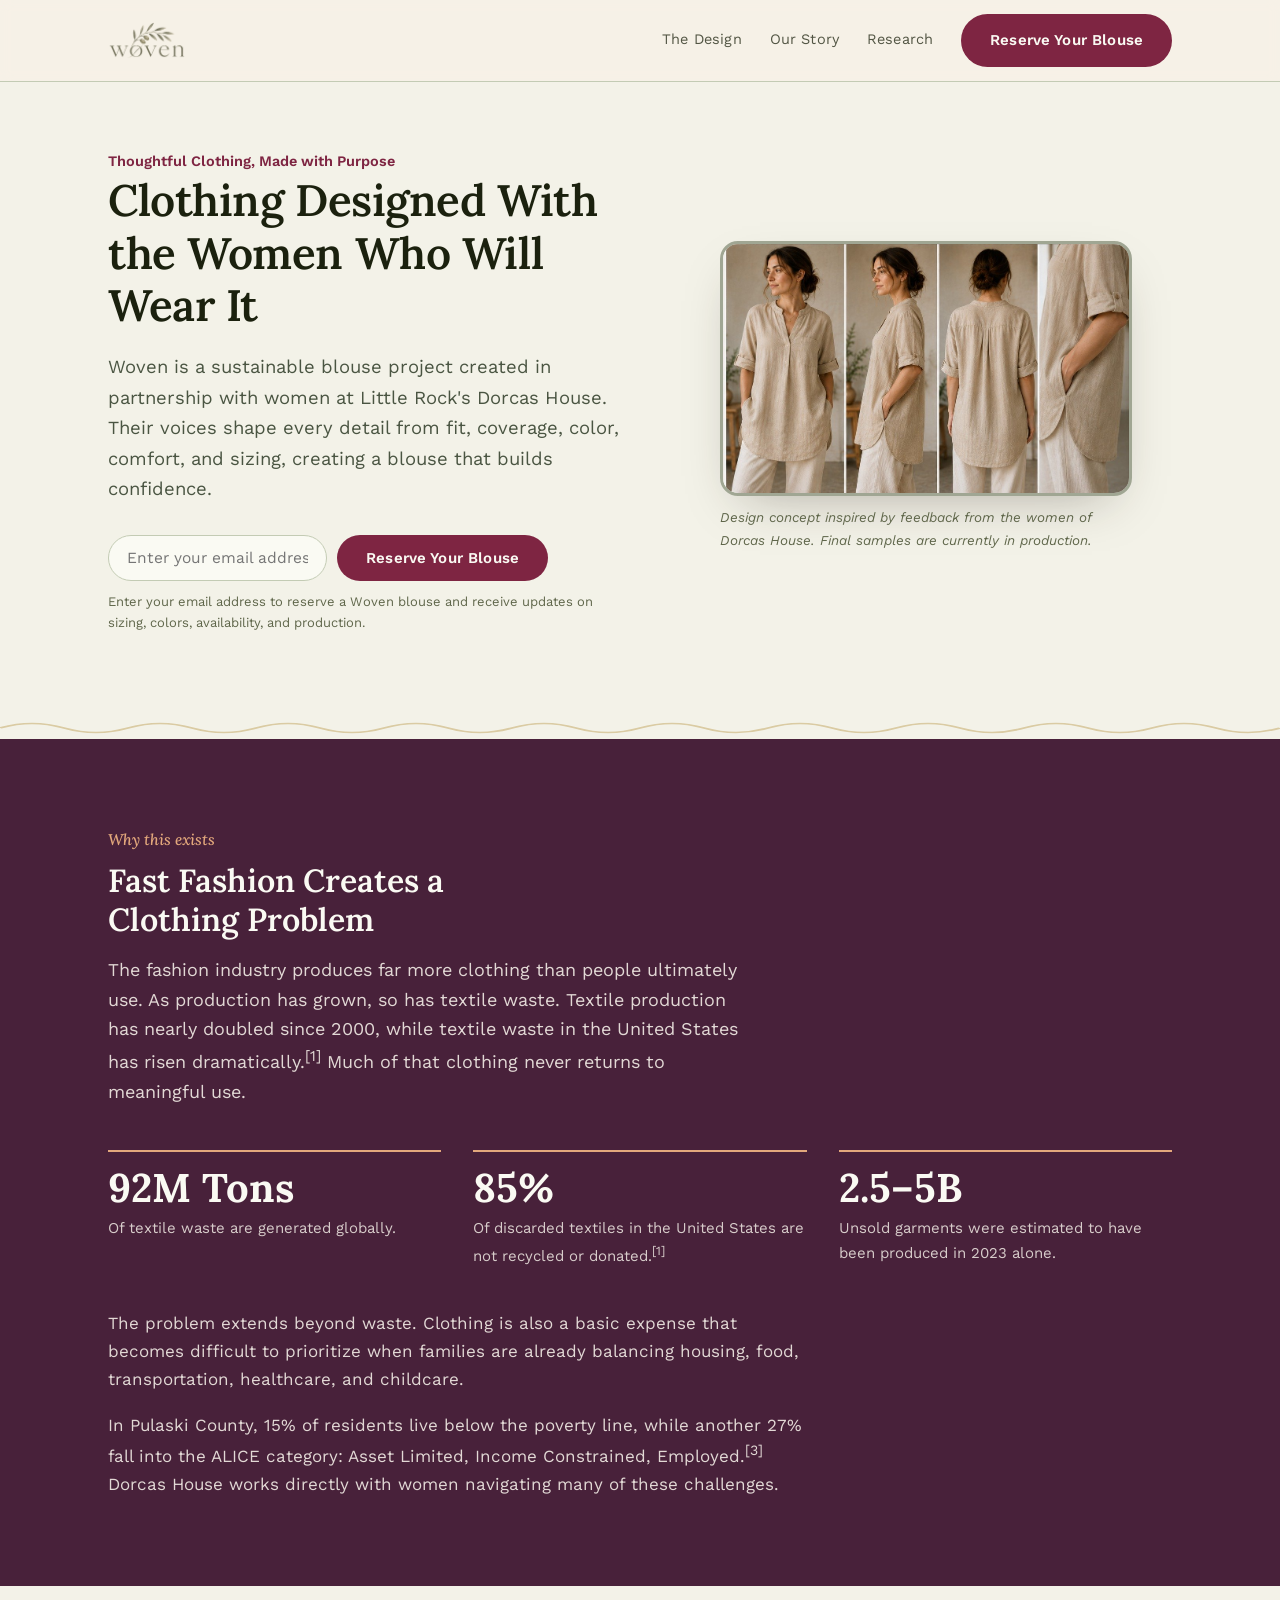
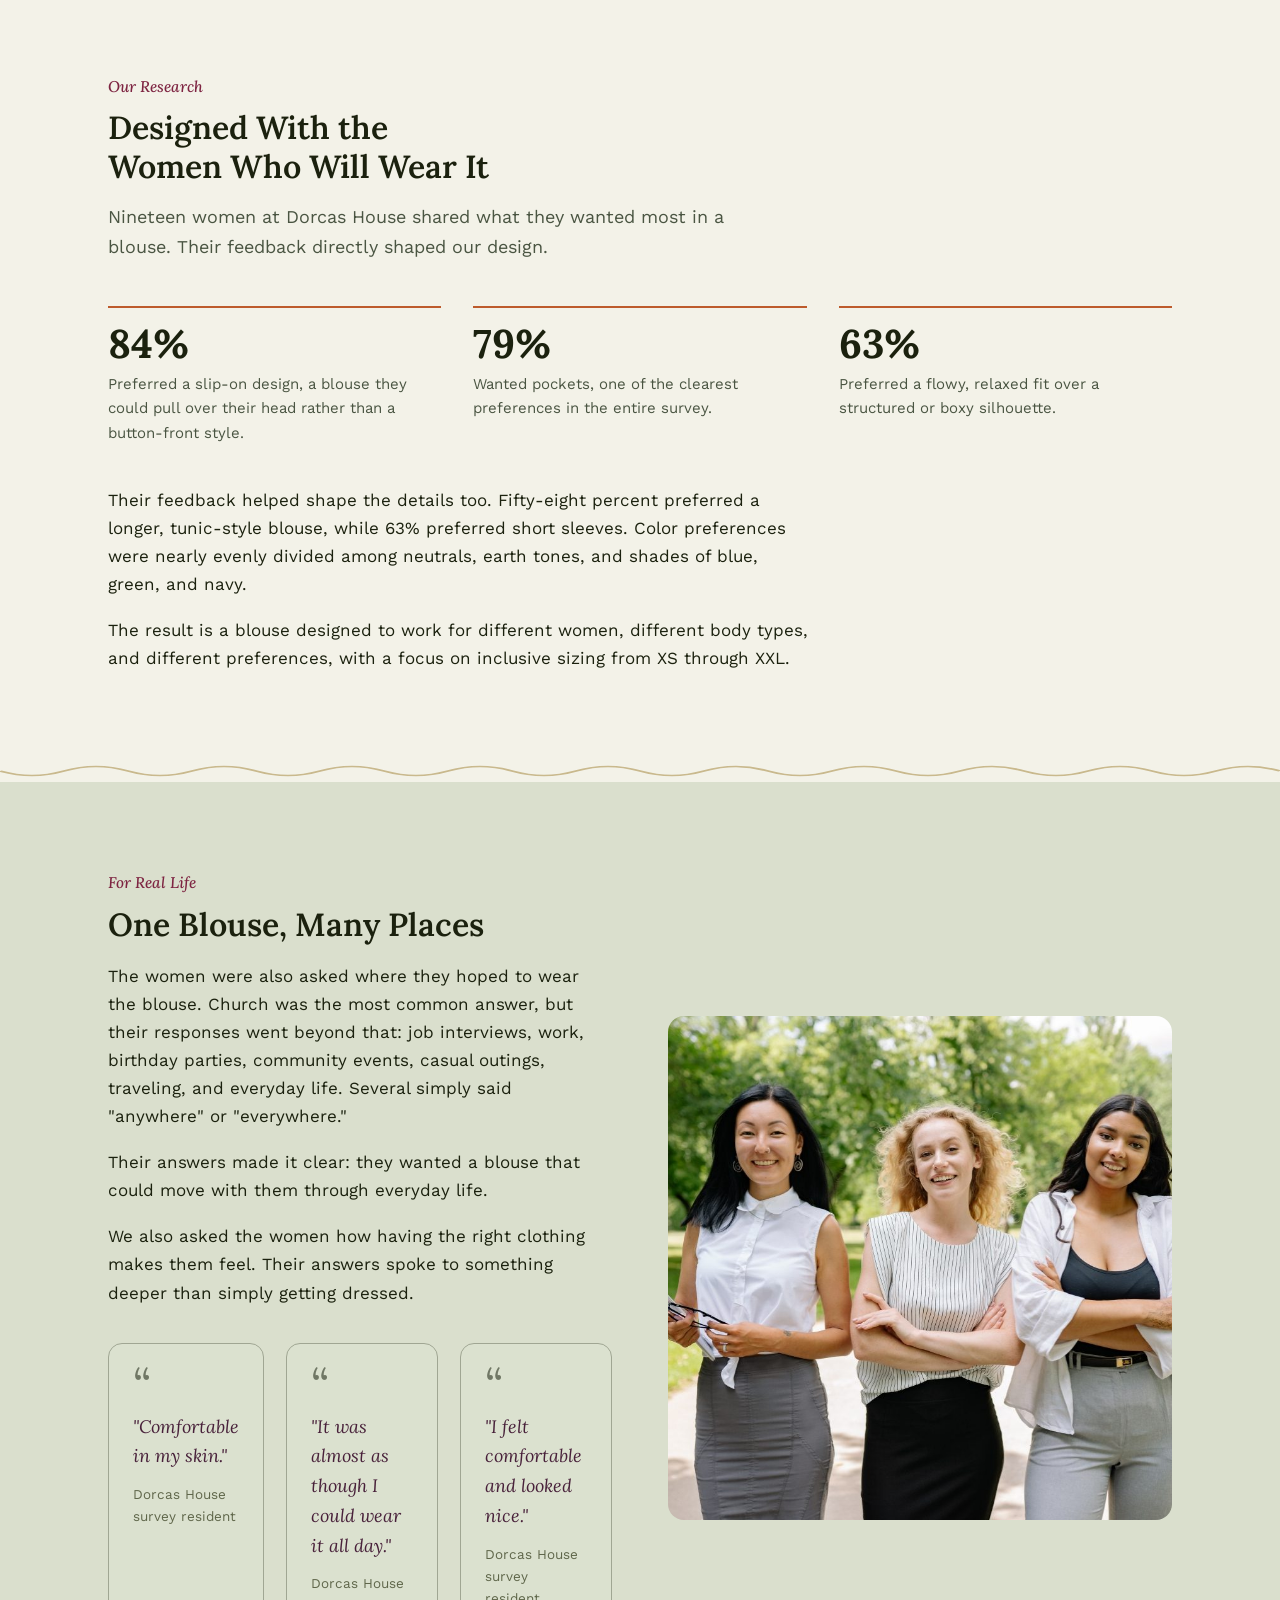
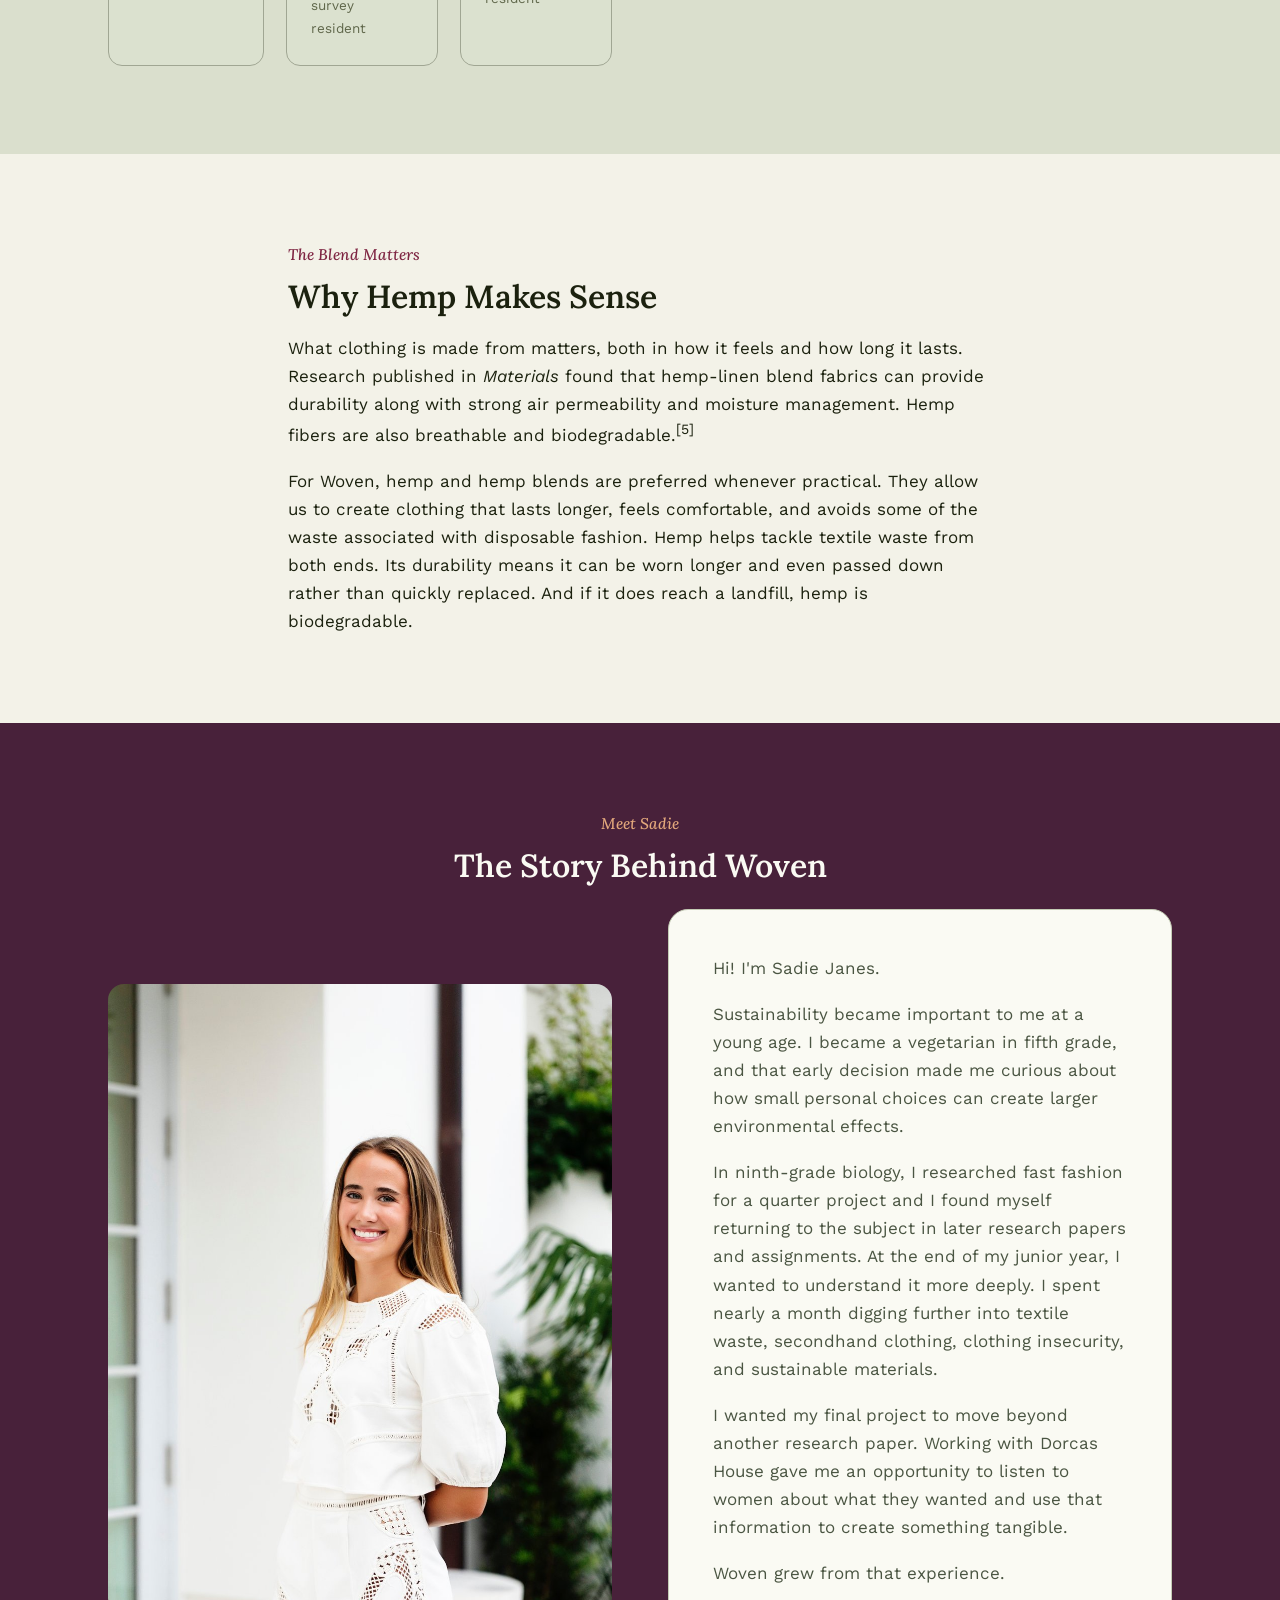
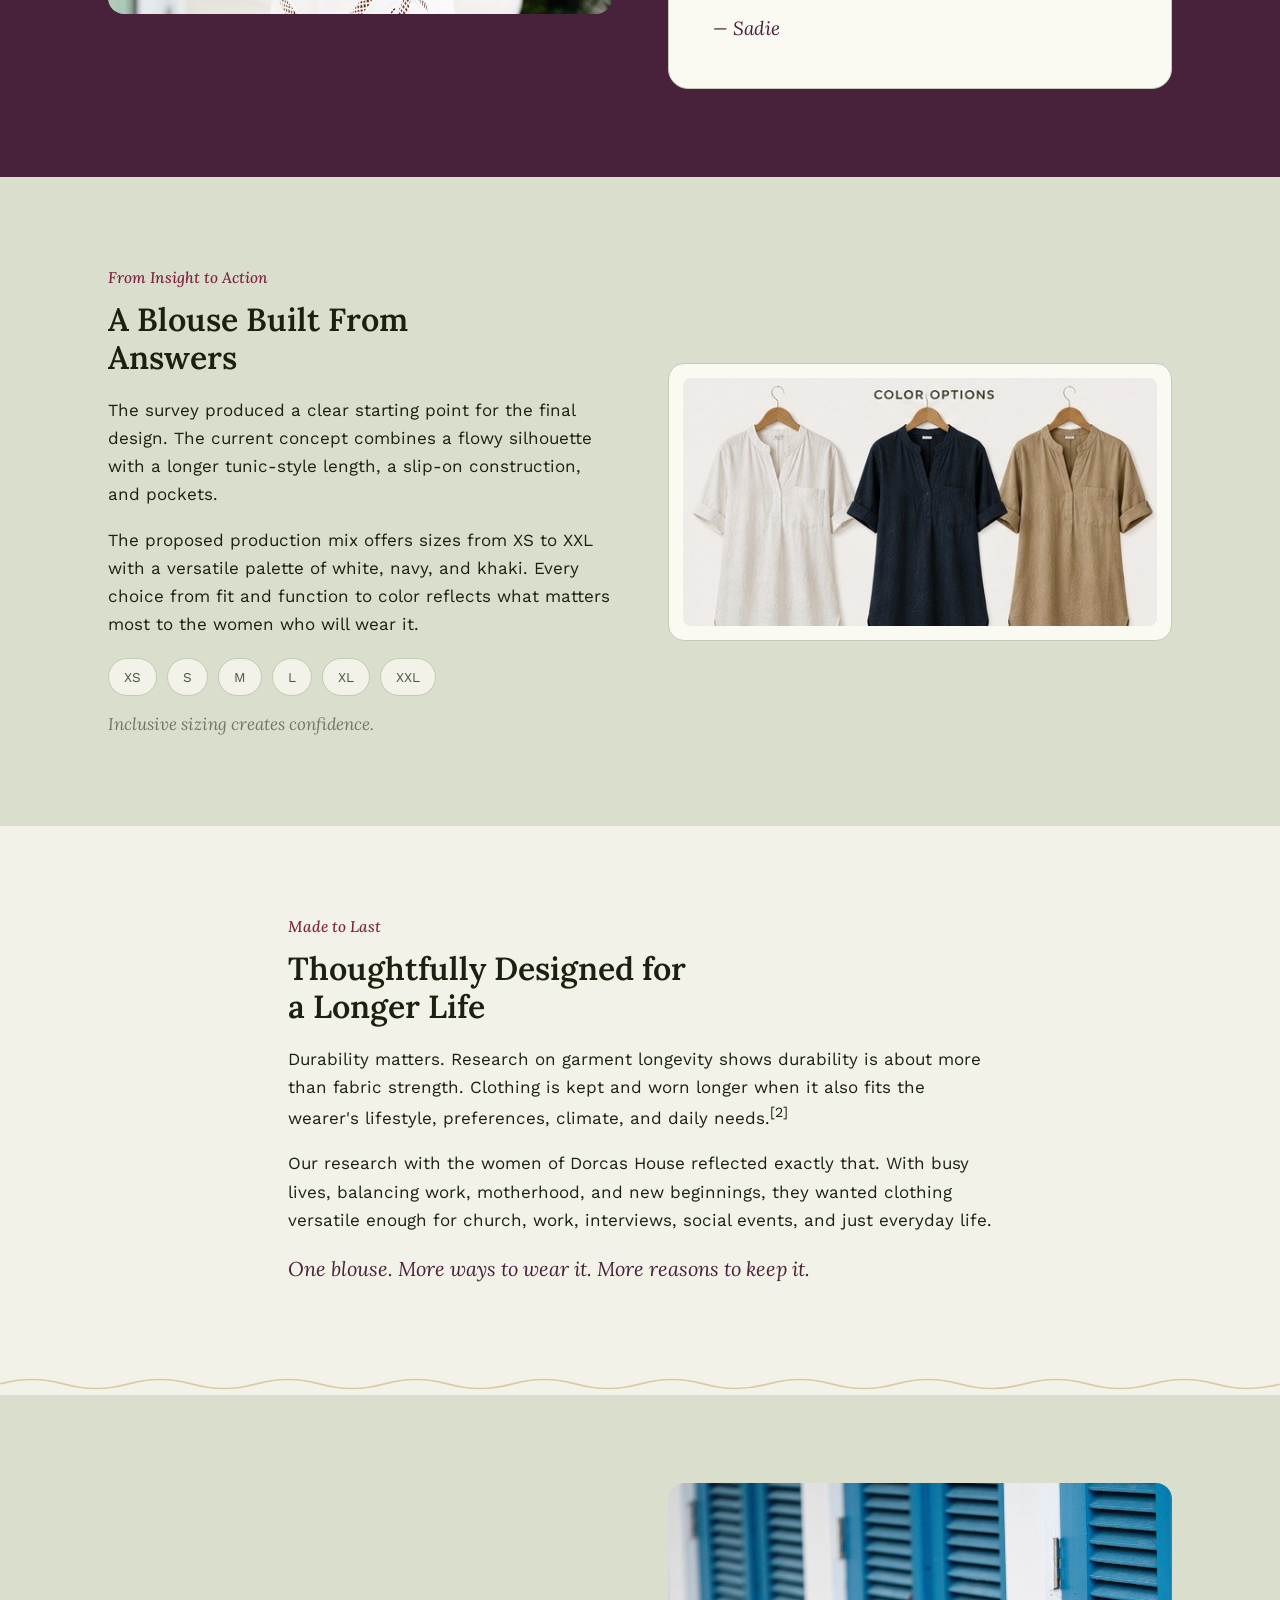
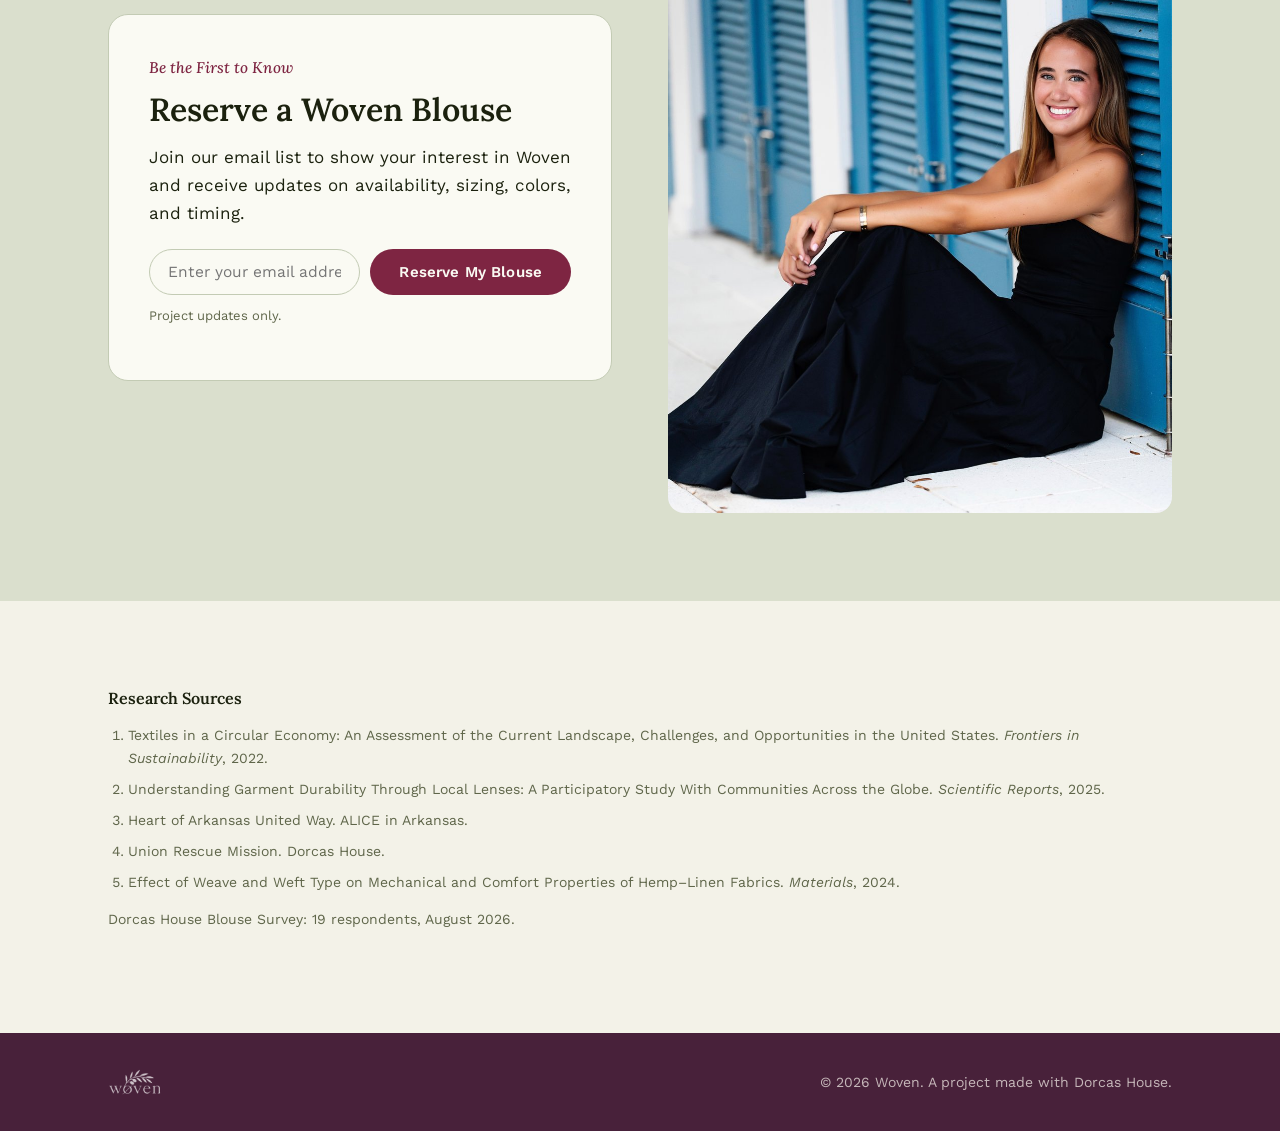
==== commit 8ce90f9e: "Shift the palette green, per Sadie's note on undertone and type color Two notes from Sadie: the unde" ====
--- a/index.html
+++ b/index.html
@@ -10,21 +10,23 @@
 <link rel="icon" href="assets/woven-logo.png">
 <style>
   :root{
-    --flax:#F7F1E6;
-    --flax-deep:#ECDFBE;
+    --flax:#F3F2E8;
+    --flax-deep:#DADFCD;
     --plum:#48213A;
     --plum-soft:#6C3552;
-    --berry:#9B3A55;
-    --berry-dark:#84304A;
+    --berry:#7E2542;
+    --berry-dark:#5F1930;
     --sage:#707765;
     --sage-mid:#A0A693;
     --sage-pale:#DBE1CF;
     --clay:#BD5B2C;
     --clay-dark:#9C4A23;
     --clay-deeper:#8E4220;
-    --ink:#2B2119;
-    --cream:#FBF7EF;
-    --line:#DACBA3;
+    --ink:#1B210E;
+    --ink-soft:#4A5542;
+    --ink-muted:#5F664A;
+    --cream:#FAFAF3;
+    --line:#C3CBB4;
     --line-dark:rgba(251,247,239,0.22);
     --maxw:1120px;
   }
@@ -102,12 +104,12 @@
   .eyebrow-plain{font-size:14.5px;color:var(--berry);font-weight:600;margin-bottom:14px;}
   .hero h1{font-size:44px;letter-spacing:-.01em;}
   @media(max-width:900px){ .hero h1{font-size:34px;} }
-  .hero p.lede{margin-top:20px;font-size:18.5px;color:#4a3c30;max-width:46ch;}
+  .hero p.lede{margin-top:20px;font-size:18.5px;color:var(--ink-soft);max-width:46ch;}
   .hero-form{margin-top:30px;}
   .hero-visual{position:relative;}
   .hero-visual img{border-radius:18px;border:3px solid var(--sage-mid);box-shadow:0 20px 50px -22px rgba(43,33,25,.35);}
   .hero-visual figcaption{
-    margin-top:10px;font-size:13.5px;color:#6b5c4b;font-style:italic;
+    margin-top:10px;font-size:13.5px;color:var(--ink-muted);font-style:italic;
   }
   .fade-in{opacity:0;transform:translateY(14px);animation:fadeUp .7s ease forwards;}
   .fade-in.d2{animation-delay:.12s;}
@@ -131,7 +133,7 @@
     color:var(--ink);
   }
   .email-form input[type=email]:focus{outline:2px solid var(--plum-soft);outline-offset:1px;}
-  .email-note{font-size:13px;color:#6b5c4b;margin-top:10px;}
+  .email-note{font-size:13px;color:var(--ink-muted);margin-top:10px;}
   .form-confirm{
     display:none;align-items:center;gap:10px;
     font-size:15.5px;color:var(--plum);font-weight:600;
@@ -157,7 +159,7 @@
 
   h2.section-title{font-size:32px;max-width:20ch;}
   @media(max-width:640px){ h2.section-title{font-size:27px;} }
-  .section-lede{font-size:18px;margin-top:16px;max-width:58ch;color:#4a3c30;}
+  .section-lede{font-size:18px;margin-top:16px;max-width:58ch;color:var(--ink-soft);}
   .band-plum .section-lede{color:rgba(251,247,239,0.86);}
 
   /* ---------- stat strip ---------- */
@@ -167,7 +169,7 @@
   .band-plum .stat{border-top:2px solid #E3A87C;}
   .stat .num{font-family:'Lora',serif;font-weight:700;font-size:40px;line-height:1;color:var(--ink);}
   .band-plum .stat .num{color:var(--cream);}
-  .stat .label{margin-top:8px;font-size:15px;color:#4a3c30;}
+  .stat .label{margin-top:8px;font-size:15px;color:var(--ink-soft);}
   .band-plum .stat .label{color:rgba(251,247,239,0.8);}
 
   .body-copy p{margin:0 0 18px 0;max-width:64ch;}
@@ -176,7 +178,7 @@
   /* ...but a cream card inside the plum band needs dark copy again, or the
      text is cream on cream and vanishes. This is what hid Sadie's letter. */
   .note-card .body-copy p,
-  .band-plum .note-card .body-copy p{color:#4a3c30;}
+  .band-plum .note-card .body-copy p{color:var(--ink-soft);}
 
   /* ---------- two column ---------- */
   .two-col{display:grid;grid-template-columns:1fr 1fr;gap:56px;align-items:center;}
@@ -199,7 +201,7 @@
   blockquote p{
     font-family:'Lora',serif;font-style:italic;font-size:18px;color:var(--plum);margin:0;
   }
-  blockquote cite{display:block;margin-top:12px;font-family:'Work Sans',sans-serif;font-style:normal;font-size:13.5px;color:#6b5c4b;}
+  blockquote cite{display:block;margin-top:12px;font-family:'Work Sans',sans-serif;font-style:normal;font-size:13.5px;color:var(--ink-muted);}
 
   /* ---------- founder note ---------- */
   .note-card{
@@ -219,7 +221,7 @@
     margin-top:20px;display:inline-flex;gap:10px;flex-wrap:wrap;
   }
   .size-pill{
-    font-size:13.5px;padding:7px 15px;border-radius:100px;border:1px solid var(--line);color:#4a3c30;background:var(--flax);
+    font-size:13.5px;padding:7px 15px;border-radius:100px;border:1px solid var(--line);color:var(--ink-soft);background:var(--flax);
   }
 
   /* ---------- final CTA ---------- */
@@ -231,10 +233,10 @@
   @media(max-width:640px){ .reserve-card{padding:28px 22px;} }
 
   /* ---------- references ---------- */
-  .refs{font-size:14px;color:#6b5c4b;}
+  .refs{font-size:14px;color:var(--ink-muted);}
   .refs ol{padding-left:20px;margin:16px 0 0 0;}
   .refs li{margin-bottom:8px;}
-  .refs a{color:#6b5c4b;}
+  .refs a{color:var(--ink-muted);}
 
   footer{
     background:var(--plum);color:rgba(251,247,239,0.7);
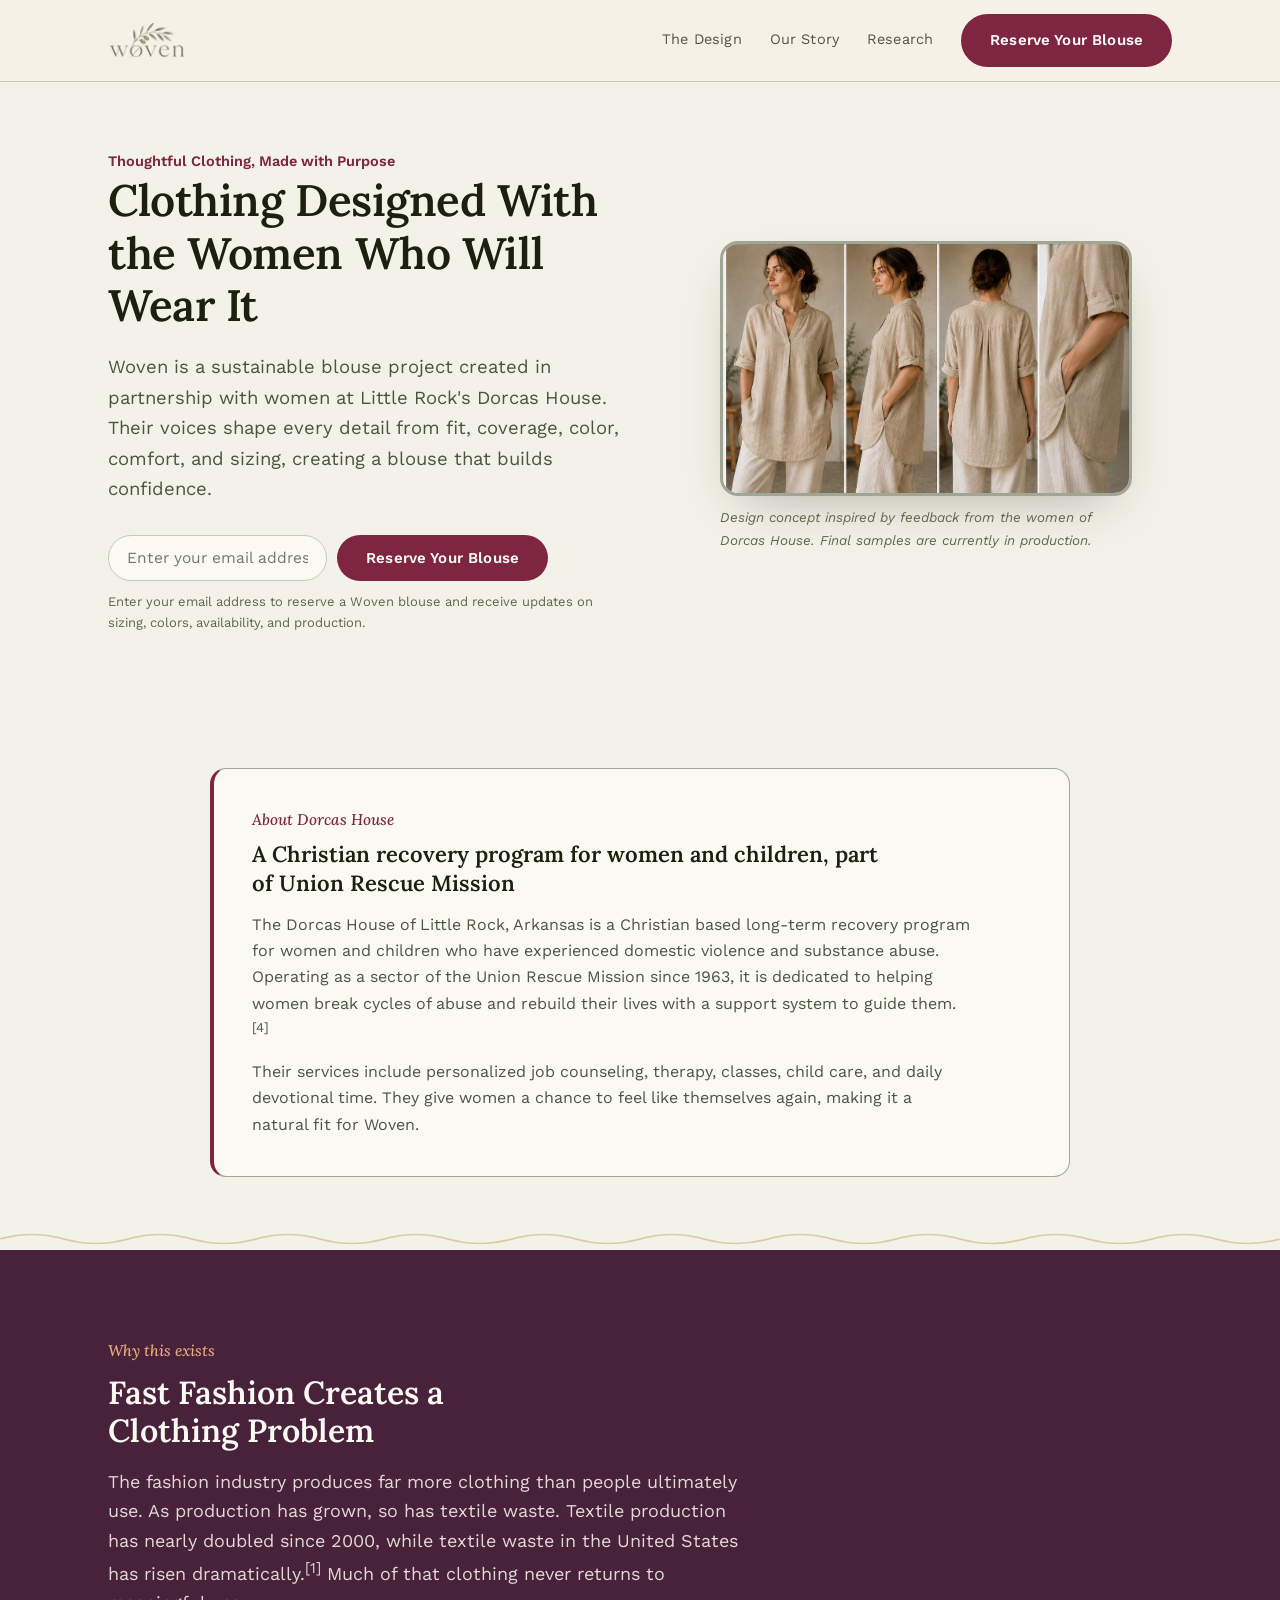
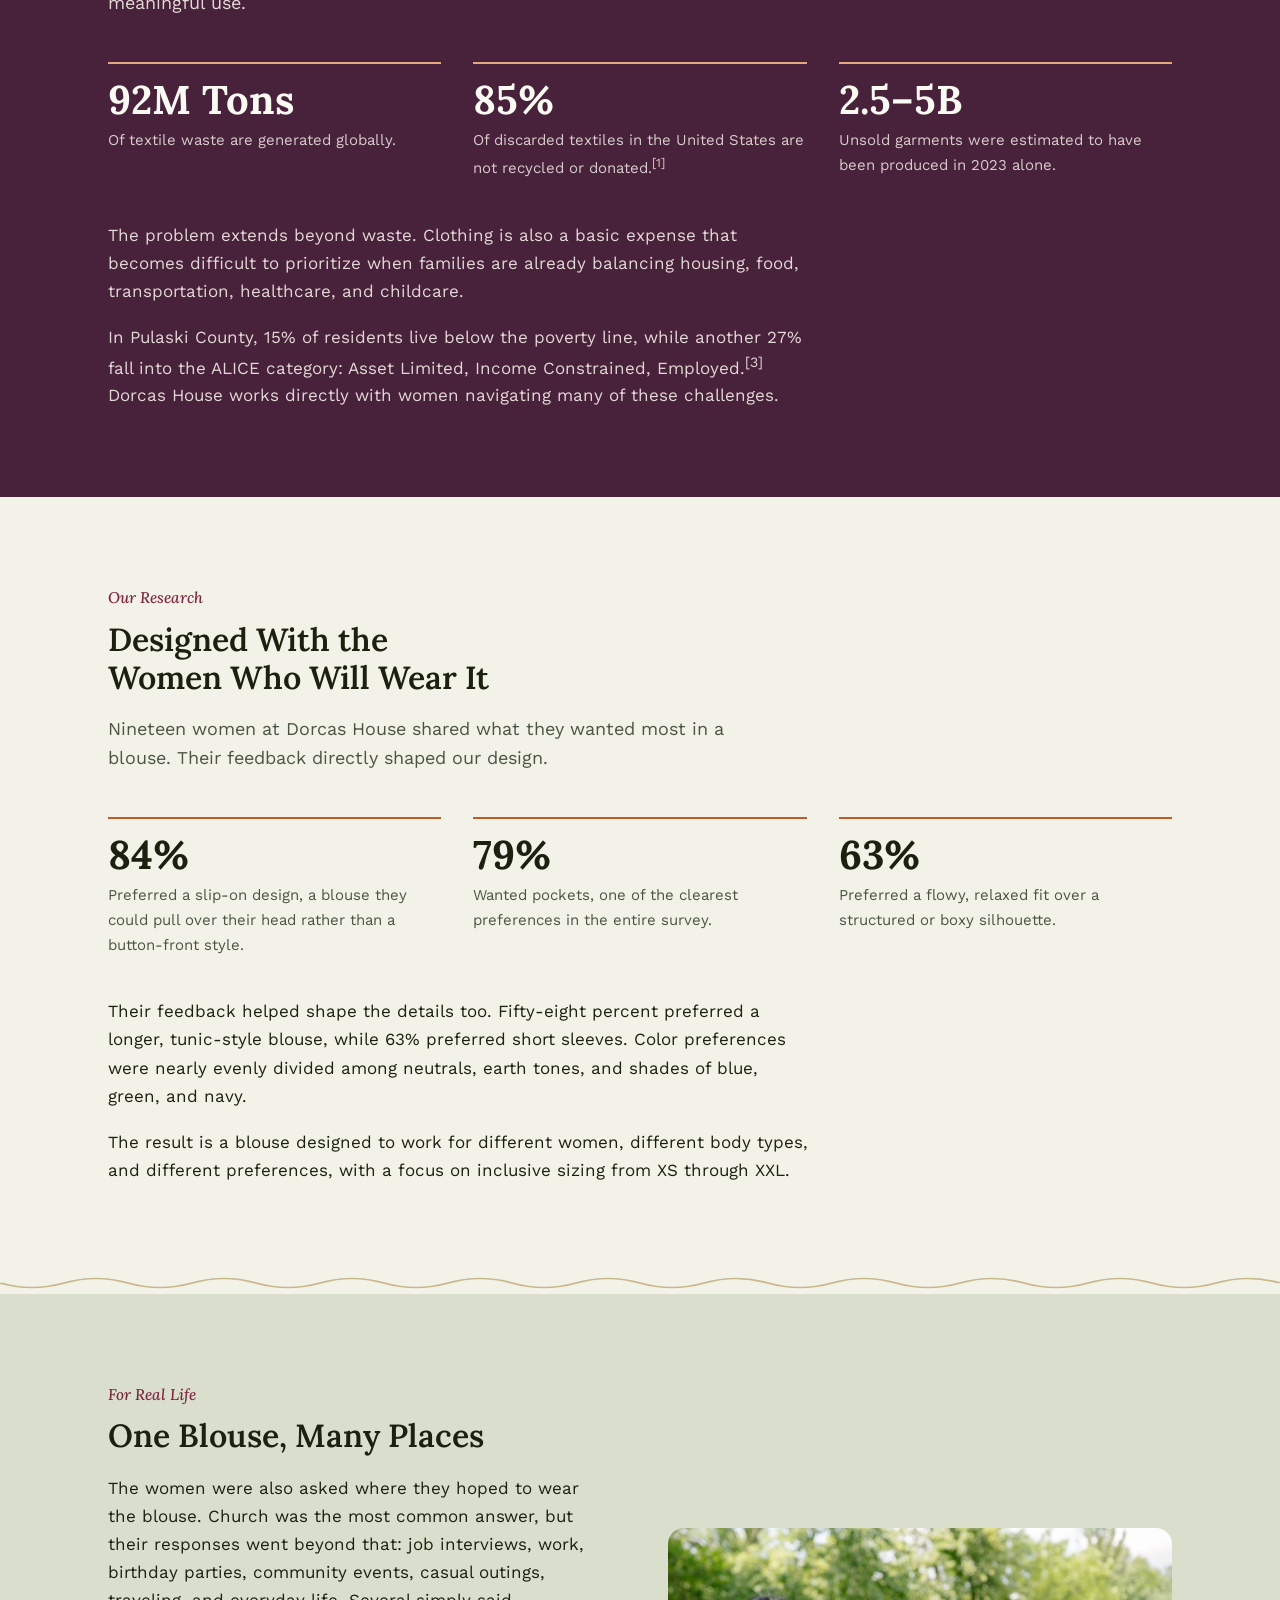
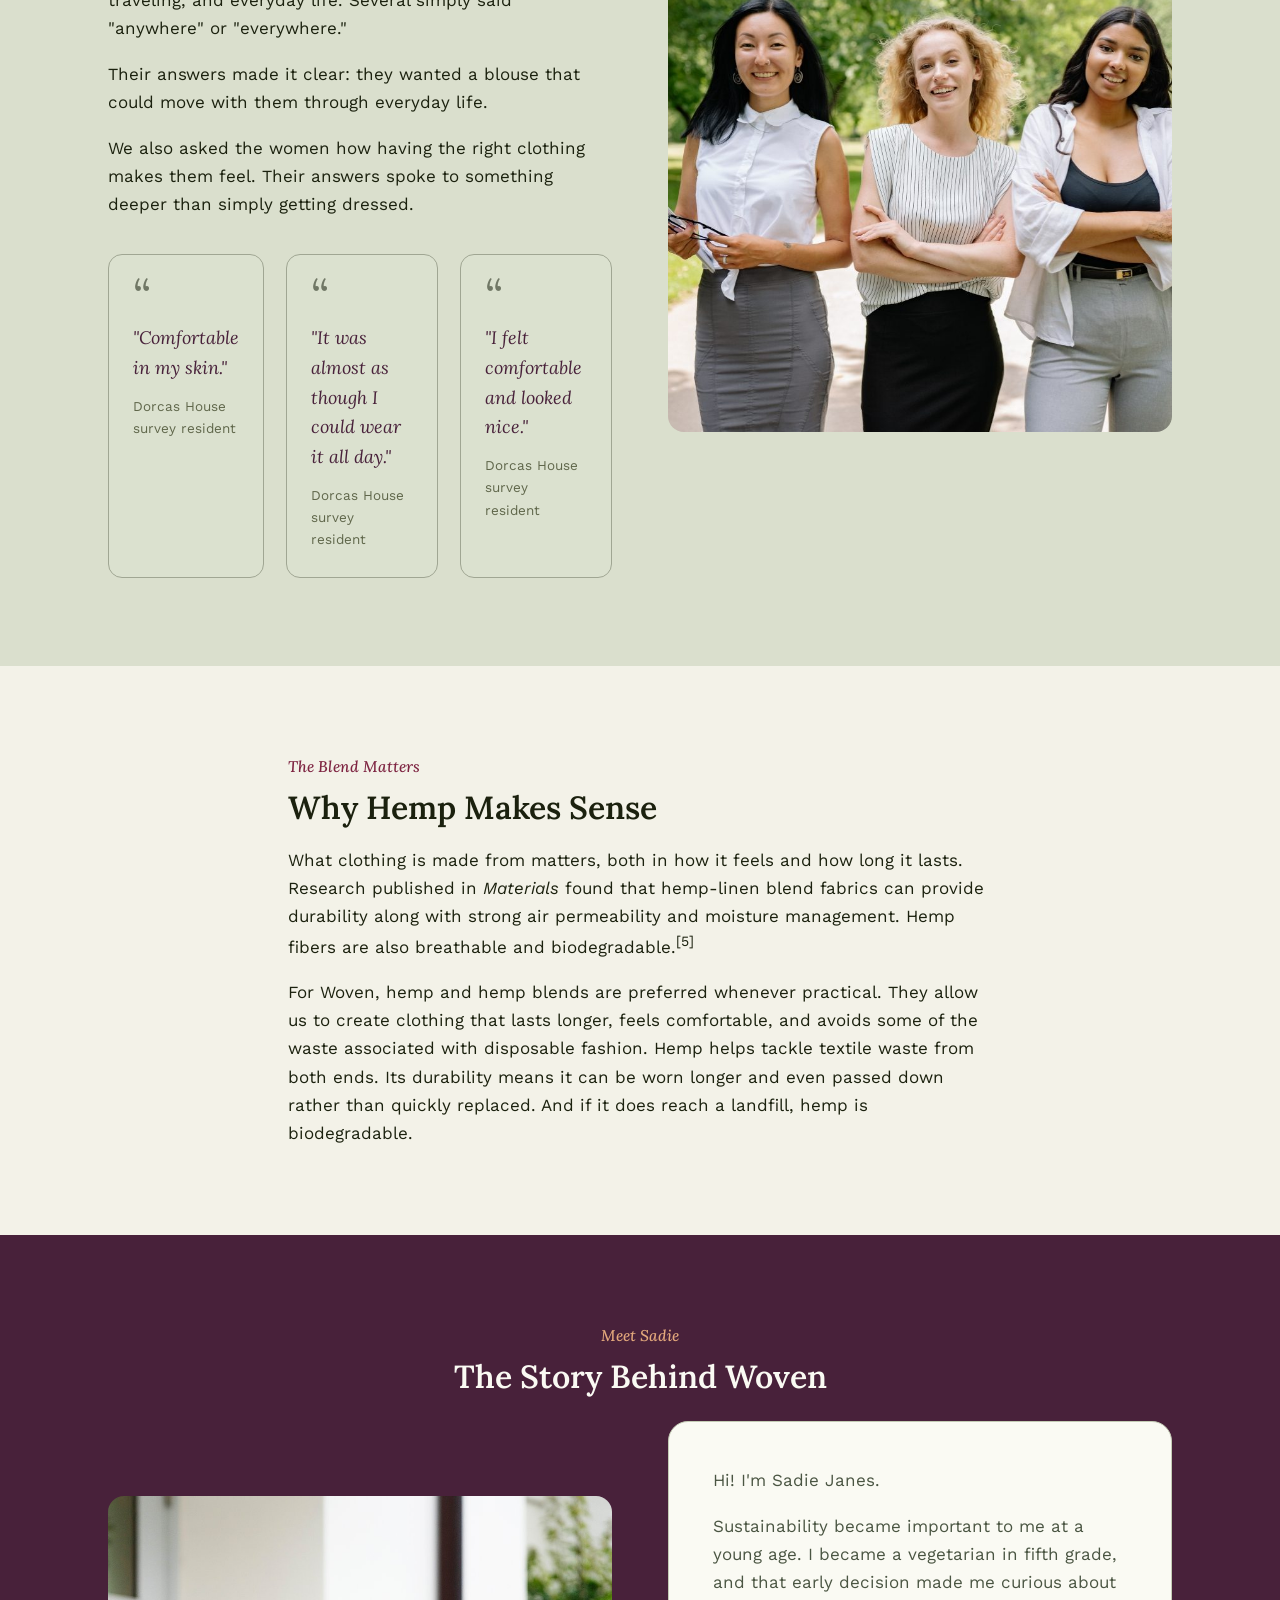
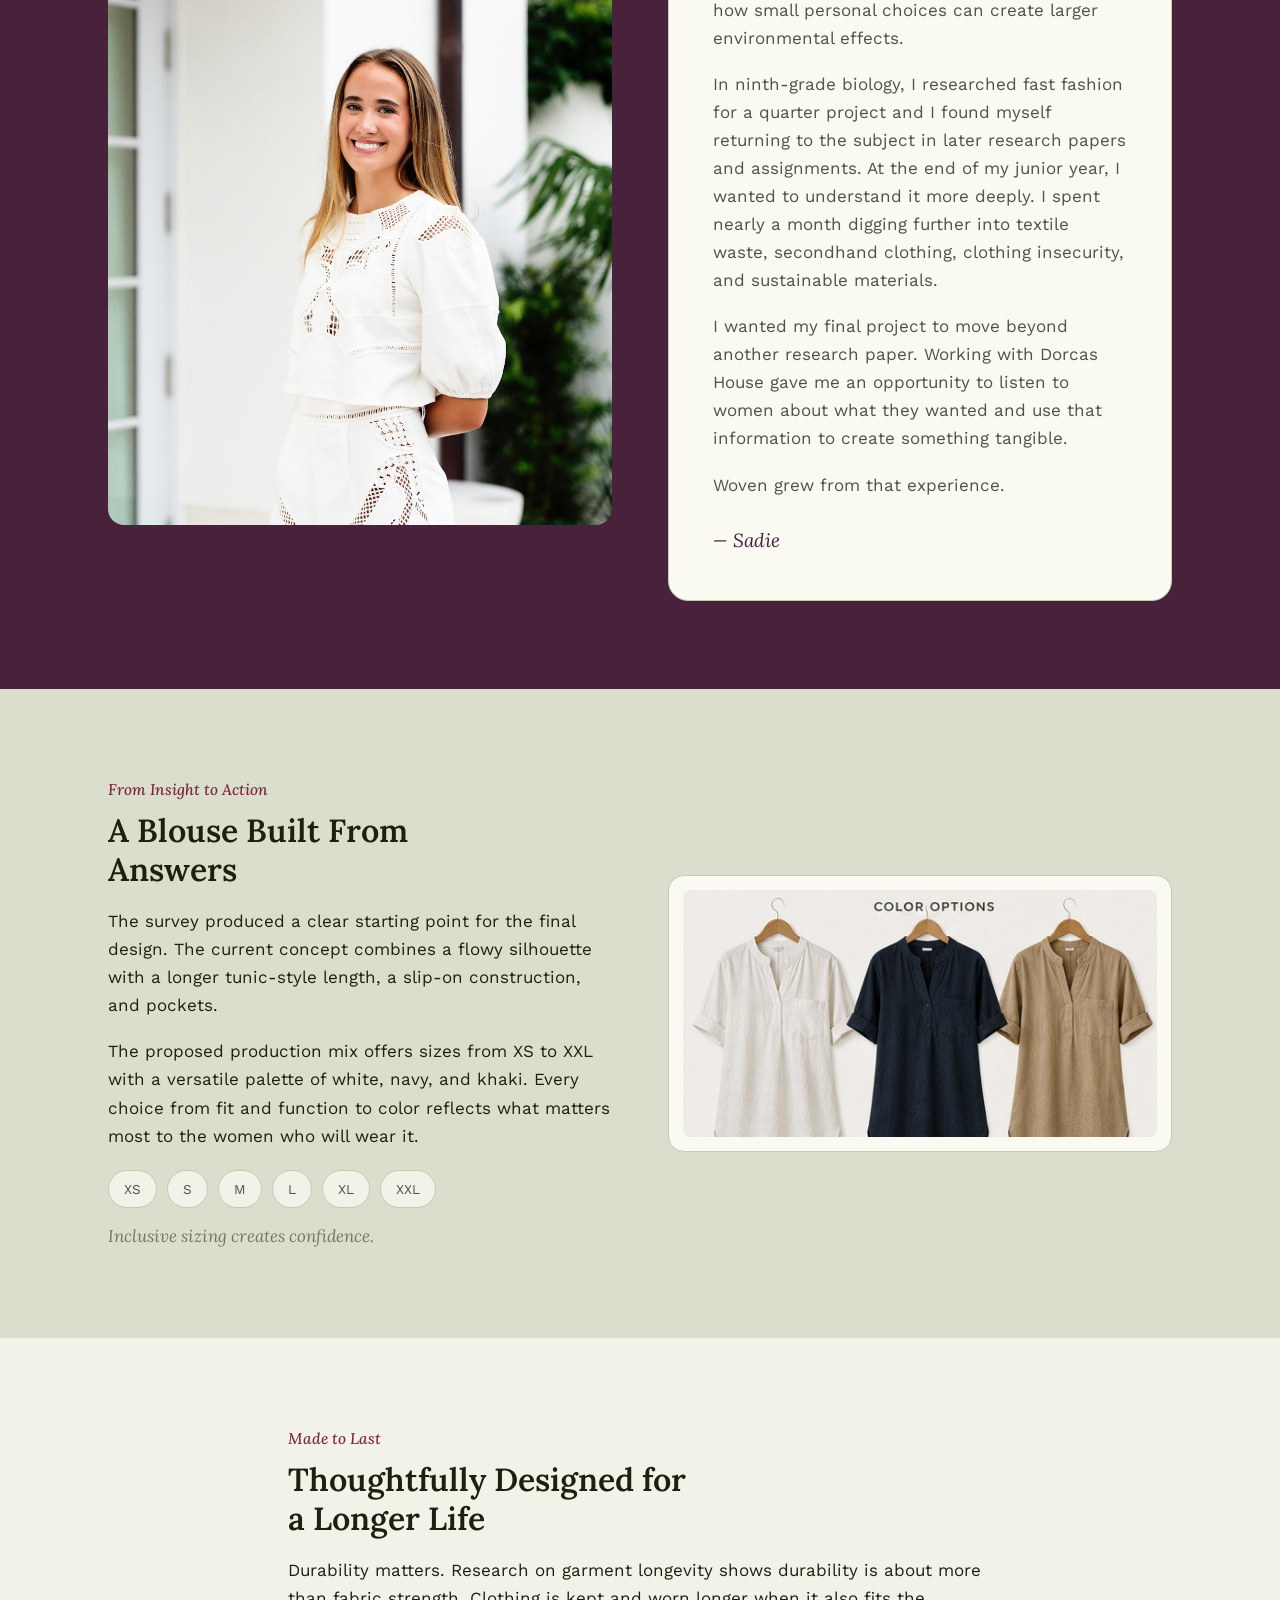
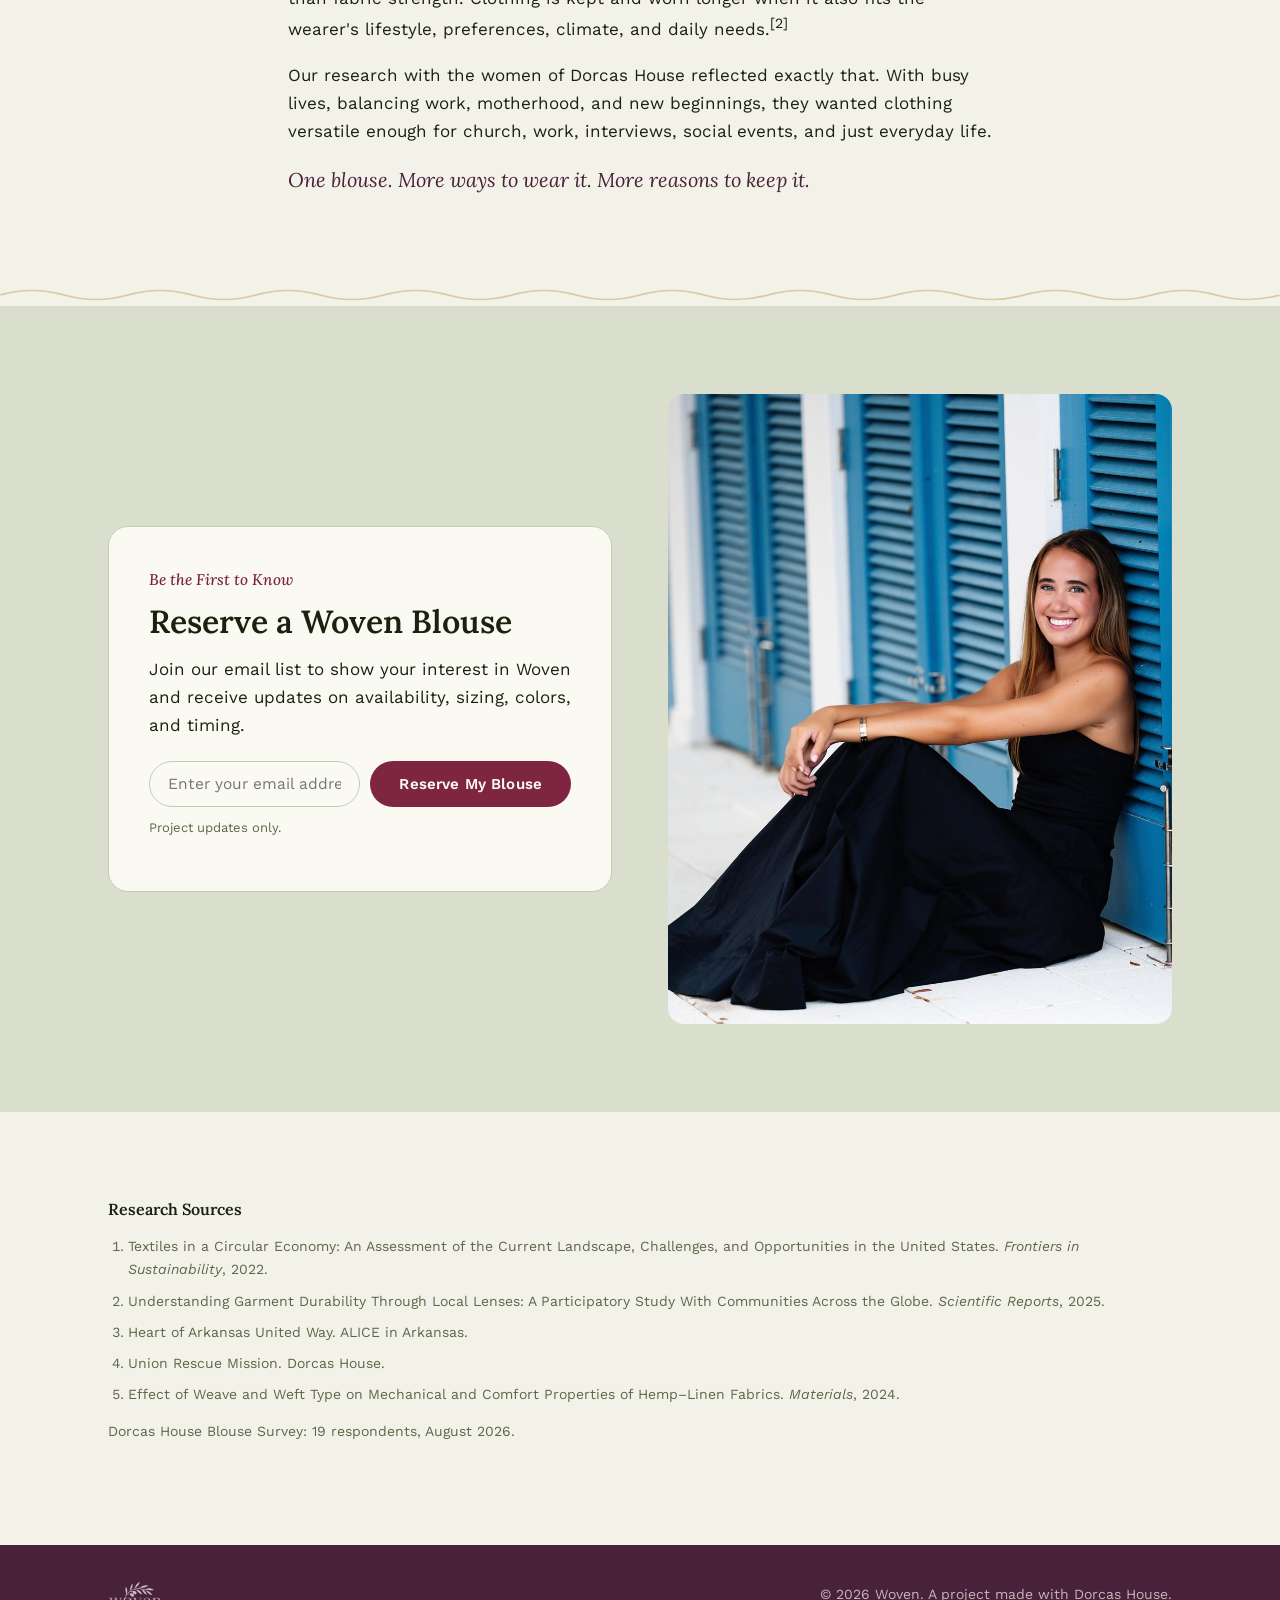
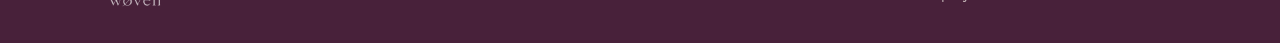
==== commit 5f500ebd: "Add the Dorcas House explainer Megan wrote, on both pages Fills the "Need a widget explaining what D" ====
--- a/index.html
+++ b/index.html
@@ -246,6 +246,22 @@
   footer img{height:26px;opacity:.85;border-radius:6px;}
 
   ::selection{background:var(--clay);color:var(--cream);}
+
+  /* ---------- Dorcas House explainer ---------- */
+  .dh-note{padding:clamp(30px,4vw,54px) 0;}
+  .dh-card{
+    max-width:860px;margin:0 auto;background:var(--cream);
+    border:1px solid var(--sage-mid);border-left:4px solid var(--berry);
+    border-radius:16px;padding:clamp(24px,3.2vw,38px);
+  }
+  .dh-card .kicker{margin-bottom:8px;}
+  .dh-title{
+    font-family:'Lora',serif;font-weight:600;font-size:clamp(18px,2.1vw,22px);
+    line-height:1.3;color:var(--ink);margin:0 0 14px;max-width:46ch;
+  }
+  .dh-card p{margin:0 0 12px;color:var(--ink-soft);font-size:16px;max-width:72ch;}
+  .dh-card p:last-child{margin-bottom:0;}
+
 </style>
 </head>
 <body>
@@ -283,6 +299,17 @@
       <img src="assets/hemp-blouse-concept.jpg" alt="Early concept photography for the Woven hemp blouse, shown from four angles">
       <figcaption>Design concept inspired by feedback from the women of Dorcas House. Final samples are currently in production.</figcaption>
     </figure>
+  </div>
+</section>
+
+<section class="dh-note" aria-labelledby="dh-heading">
+  <div class="wrap">
+    <div class="dh-card">
+      <span class="kicker">About Dorcas House</span>
+      <h2 id="dh-heading" class="dh-title">A Christian recovery program for women and children, part of Union Rescue Mission</h2>
+      <p>The Dorcas House of Little Rock, Arkansas is a Christian based long-term recovery program for women and children who have experienced domestic violence and substance abuse. Operating as a sector of the Union Rescue Mission since 1963, it is dedicated to helping women break cycles of abuse and rebuild their lives with a support system to guide them.<sup>[4]</sup></p>
+      <p>Their services include personalized job counseling, therapy, classes, child care, and daily devotional time. They give women a chance to feel like themselves again, making it a natural fit for Woven.</p>
+    </div>
   </div>
 </section>
 
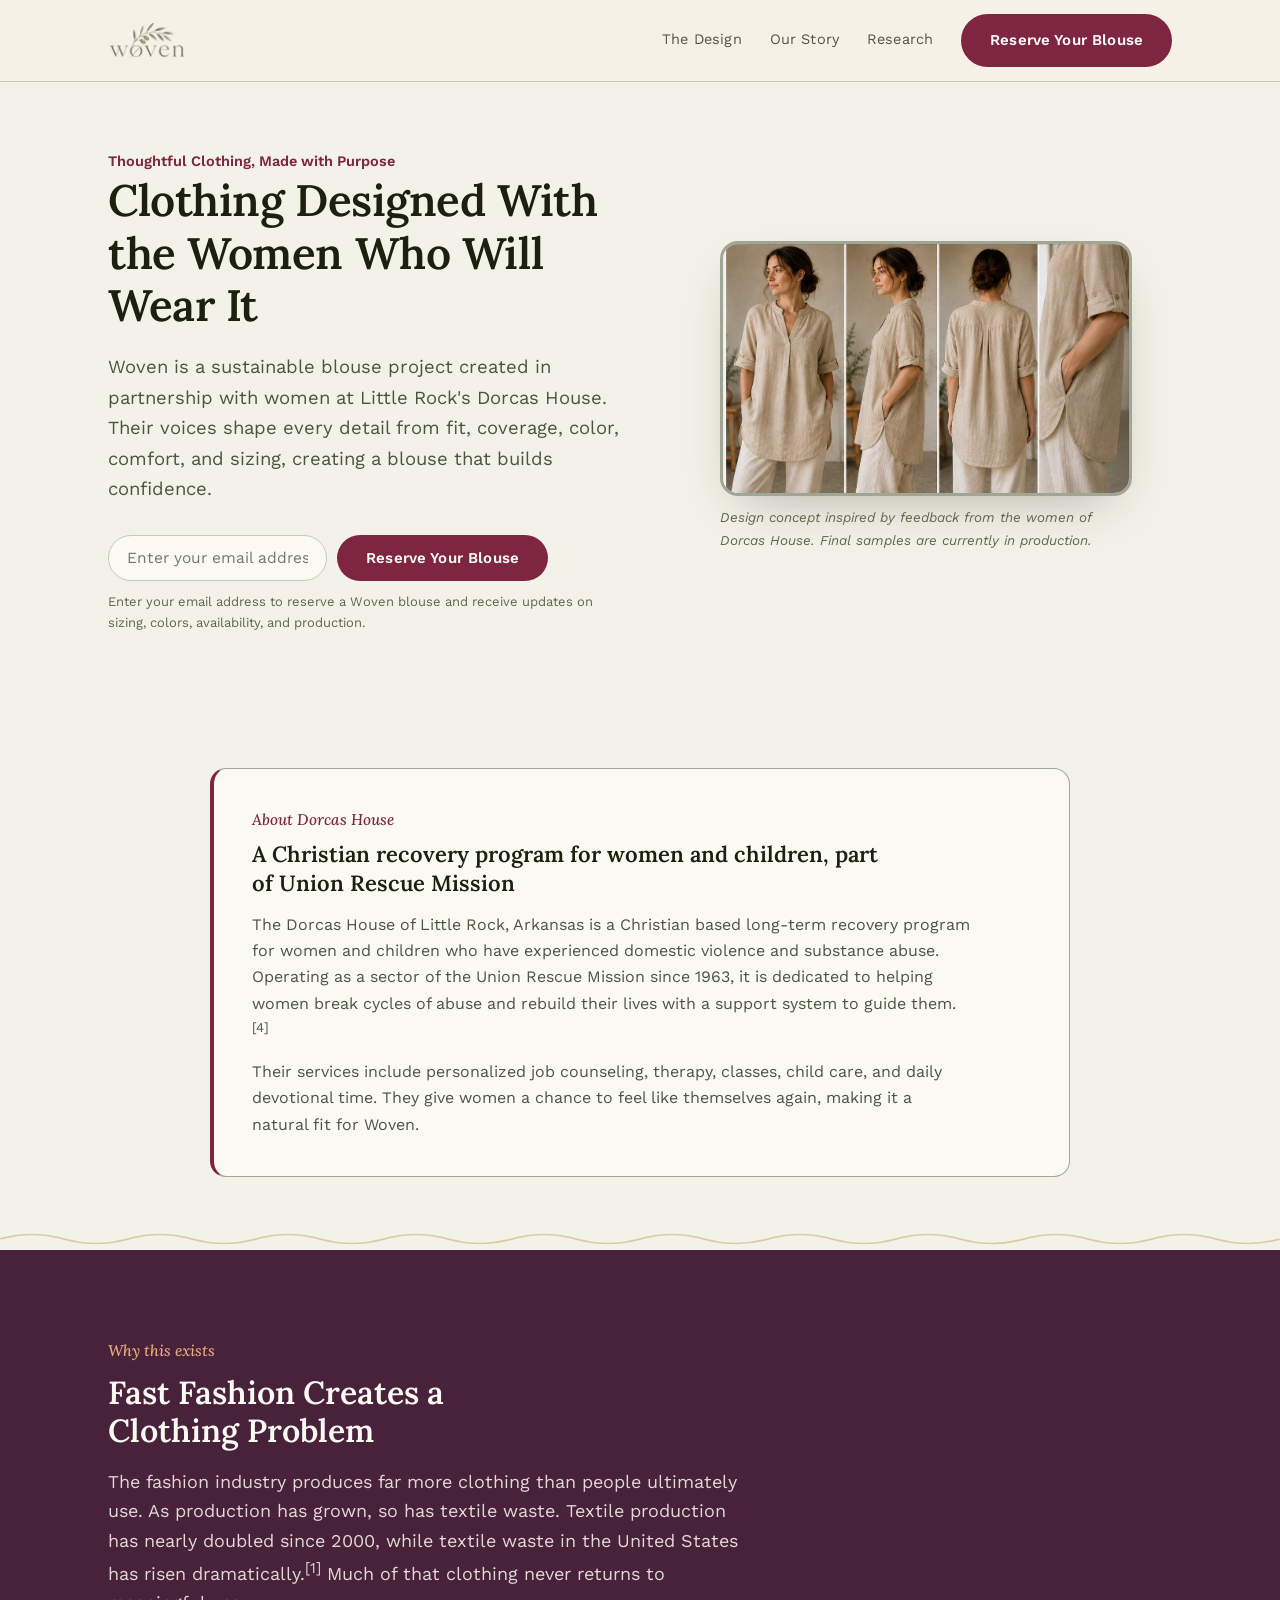
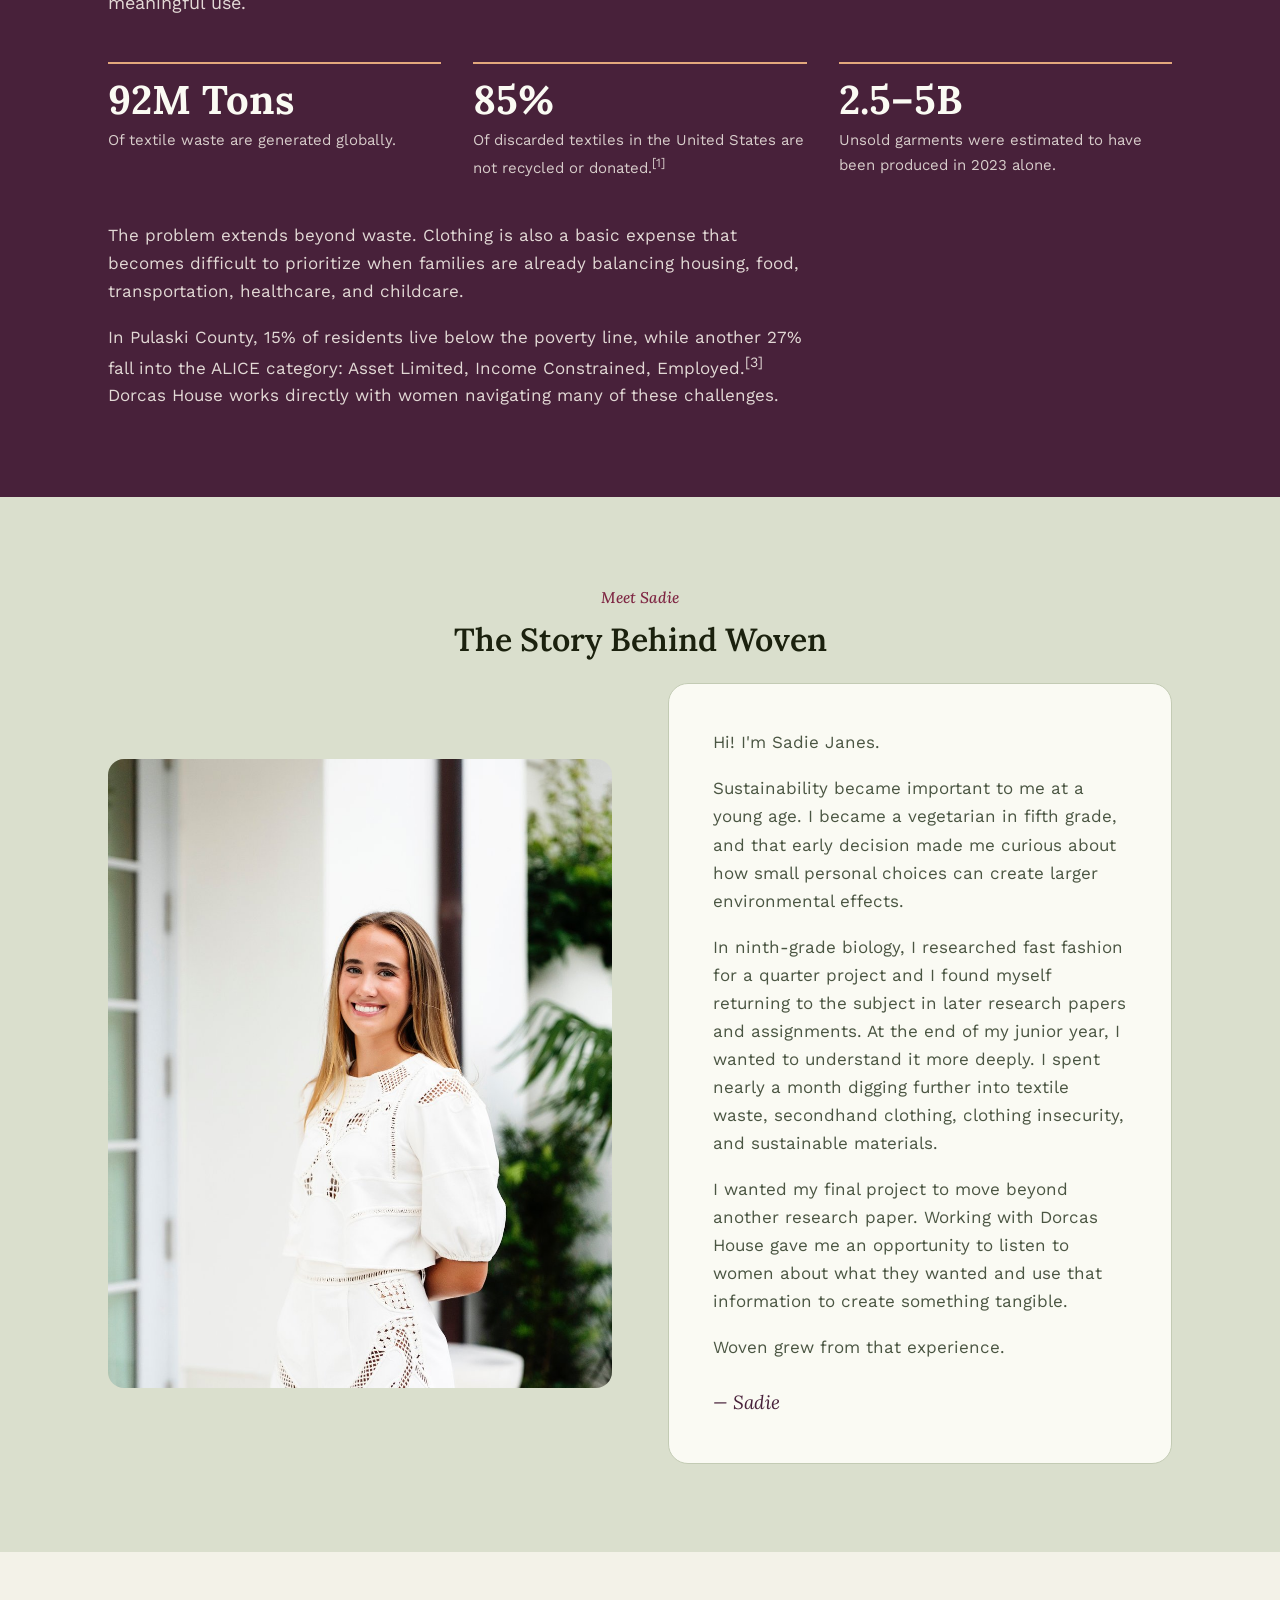
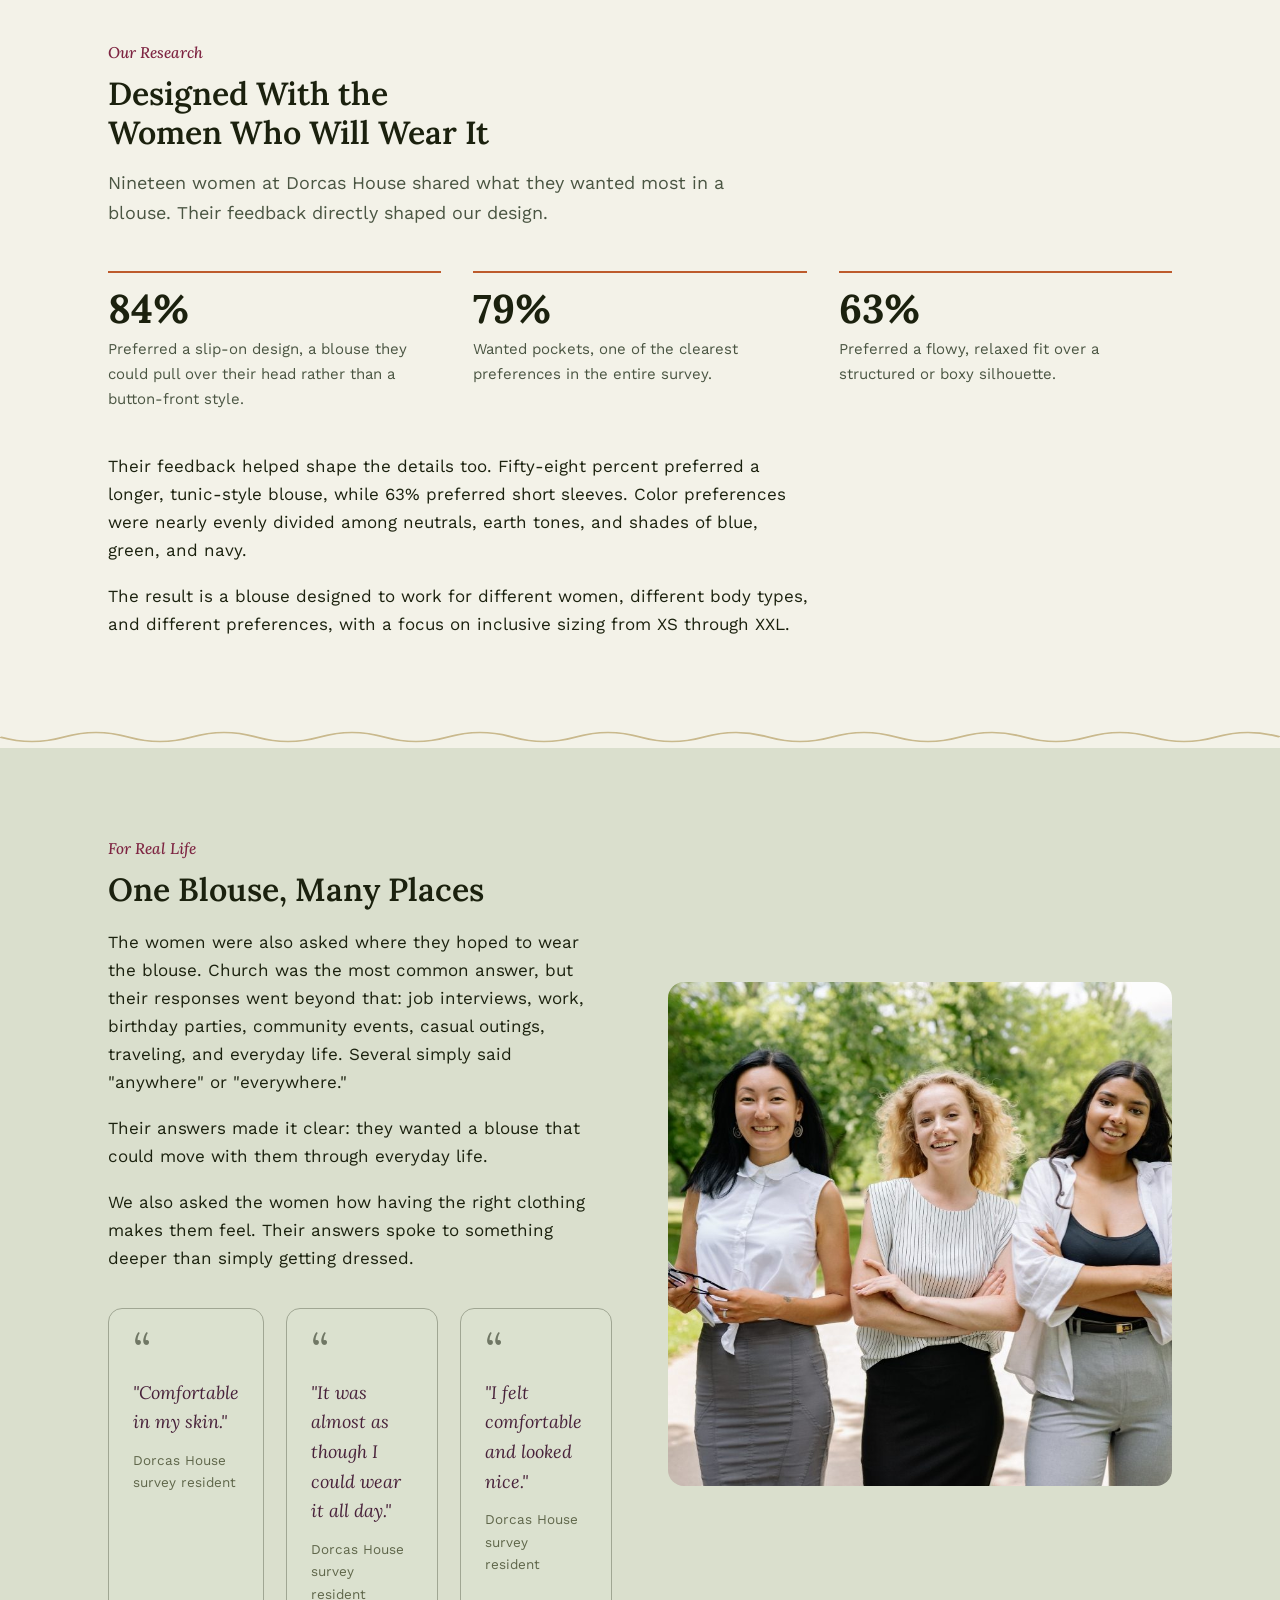
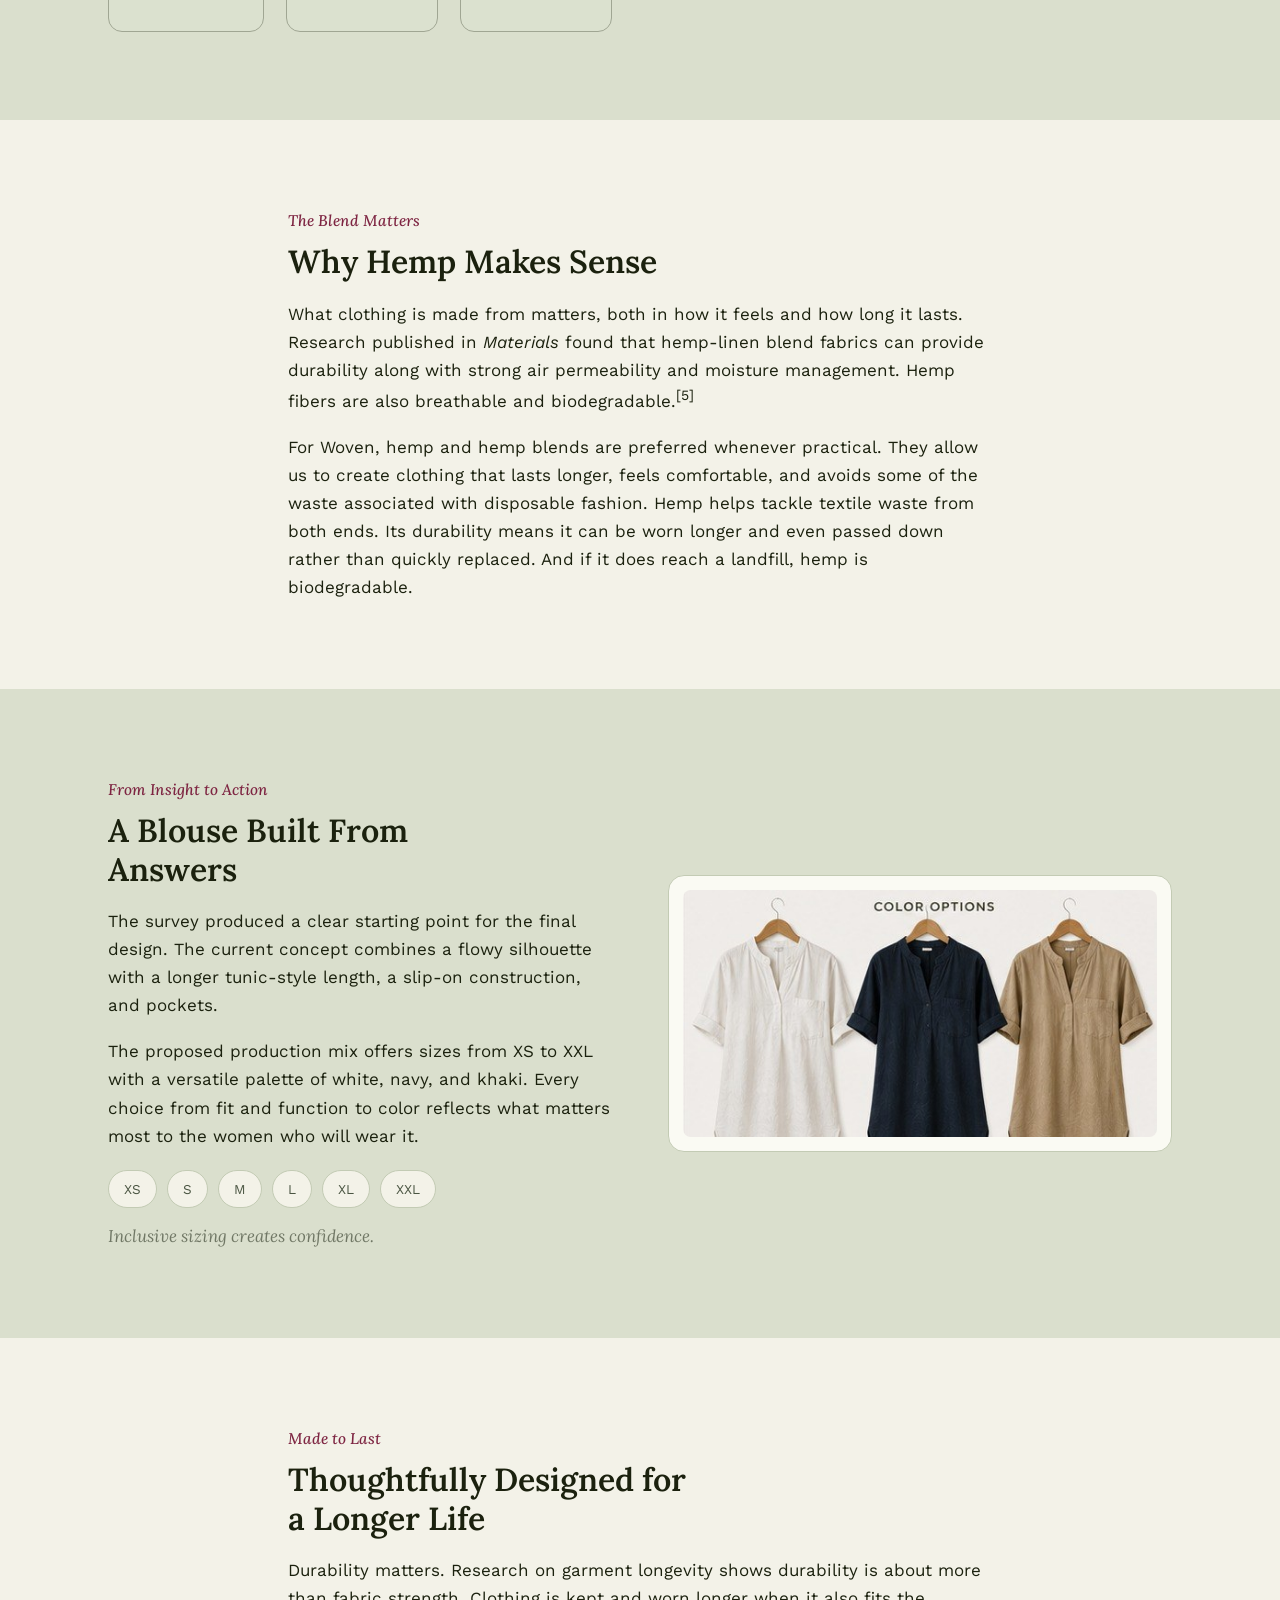
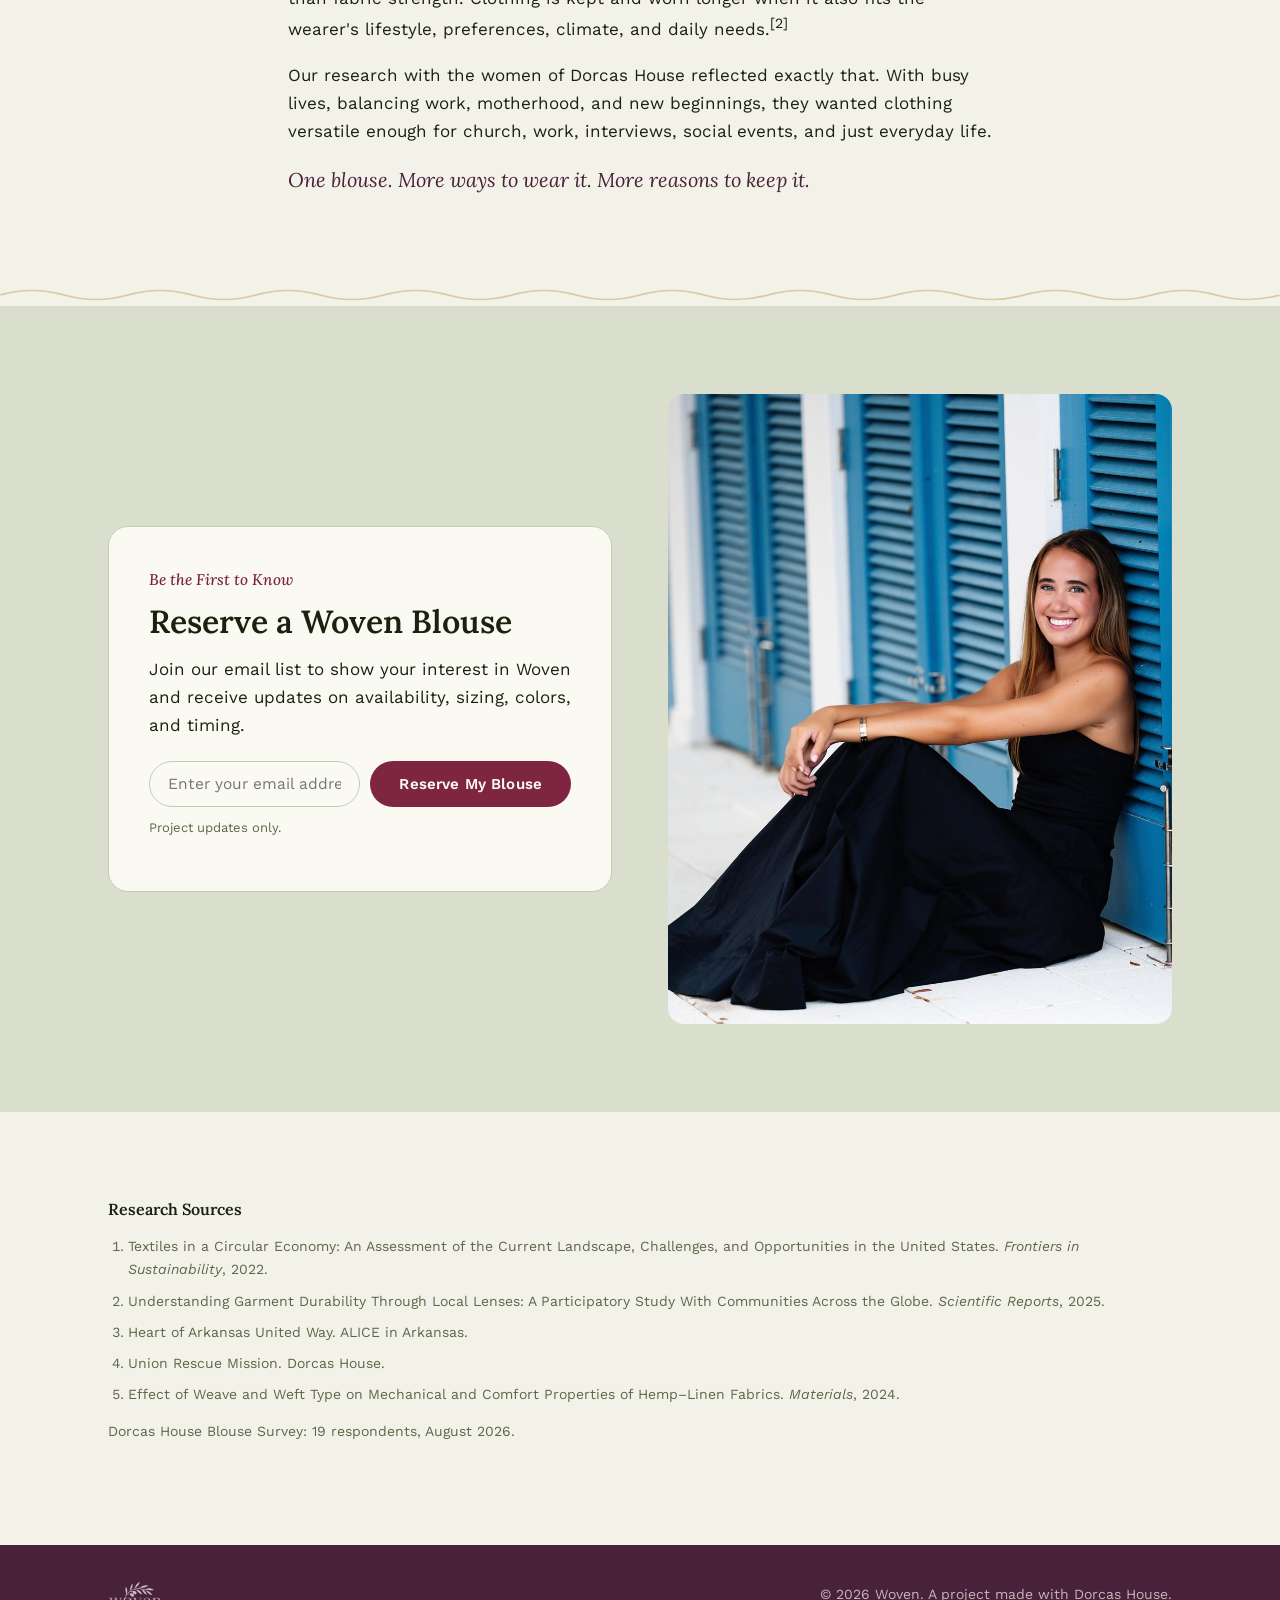
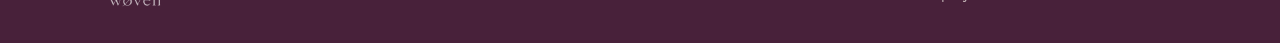
==== commit 5b316201: "Move Sadie's story up to the fourth section, right after the problem Co-Authored-By: Claude Opus 5.5" ====
--- a/index.html
+++ b/index.html
@@ -343,6 +343,28 @@
   </div>
 </section>
 
+<section class="band-flaxdeep" id="story">
+  <div class="wrap">
+    <span class="kicker" style="text-align:center;display:block;">Meet Sadie</span>
+    <h2 class="section-title" style="margin:0 auto 24px;text-align:center;">The Story Behind Woven</h2>
+    <div class="two-col" style="align-items:center;">
+      <div class="col-img">
+        <img src="assets/sadie-janes-white.jpg" alt="Sadie Janes, founder of Woven" style="border-radius:16px;">
+      </div>
+      <div class="note-card" style="margin:0;max-width:none;">
+        <div class="body-copy">
+          <p>Hi! I'm Sadie Janes.</p>
+          <p>Sustainability became important to me at a young age. I became a vegetarian in fifth grade, and that early decision made me curious about how small personal choices can create larger environmental effects.</p>
+          <p>In ninth-grade biology, I researched fast fashion for a quarter project and I found myself returning to the subject in later research papers and assignments. At the end of my junior year, I wanted to understand it more deeply. I spent nearly a month digging further into textile waste, secondhand clothing, clothing insecurity, and sustainable materials.</p>
+          <p>I wanted my final project to move beyond another research paper. Working with Dorcas House gave me an opportunity to listen to women about what they wanted and use that information to create something tangible.</p>
+          <p>Woven grew from that experience.</p>
+        </div>
+        <div class="signature">— Sadie</div>
+      </div>
+    </div>
+  </div>
+</section>
+
 <section id="the-design">
   <div class="wrap">
     <span class="kicker">Our Research</span>
@@ -402,28 +424,6 @@
     <div class="body-copy" style="margin-top:18px;">
       <p>What clothing is made from matters, both in how it feels and how long it lasts. Research published in <em>Materials</em> found that hemp-linen blend fabrics can provide durability along with strong air permeability and moisture management. Hemp fibers are also breathable and biodegradable.<sup>[5]</sup></p>
       <p>For Woven, hemp and hemp blends are preferred whenever practical. They allow us to create clothing that lasts longer, feels comfortable, and avoids some of the waste associated with disposable fashion. Hemp helps tackle textile waste from both ends. Its durability means it can be worn longer and even passed down rather than quickly replaced. And if it does reach a landfill, hemp is biodegradable.</p>
-    </div>
-  </div>
-</section>
-
-<section class="band-plum" id="story">
-  <div class="wrap">
-    <span class="kicker" style="text-align:center;display:block;">Meet Sadie</span>
-    <h2 class="section-title" style="margin:0 auto 24px;text-align:center;">The Story Behind Woven</h2>
-    <div class="two-col" style="align-items:center;">
-      <div class="col-img">
-        <img src="assets/sadie-janes-white.jpg" alt="Sadie Janes, founder of Woven" style="border-radius:16px;">
-      </div>
-      <div class="note-card" style="margin:0;max-width:none;">
-        <div class="body-copy">
-          <p>Hi! I'm Sadie Janes.</p>
-          <p>Sustainability became important to me at a young age. I became a vegetarian in fifth grade, and that early decision made me curious about how small personal choices can create larger environmental effects.</p>
-          <p>In ninth-grade biology, I researched fast fashion for a quarter project and I found myself returning to the subject in later research papers and assignments. At the end of my junior year, I wanted to understand it more deeply. I spent nearly a month digging further into textile waste, secondhand clothing, clothing insecurity, and sustainable materials.</p>
-          <p>I wanted my final project to move beyond another research paper. Working with Dorcas House gave me an opportunity to listen to women about what they wanted and use that information to create something tangible.</p>
-          <p>Woven grew from that experience.</p>
-        </div>
-        <div class="signature">— Sadie</div>
-      </div>
     </div>
   </div>
 </section>
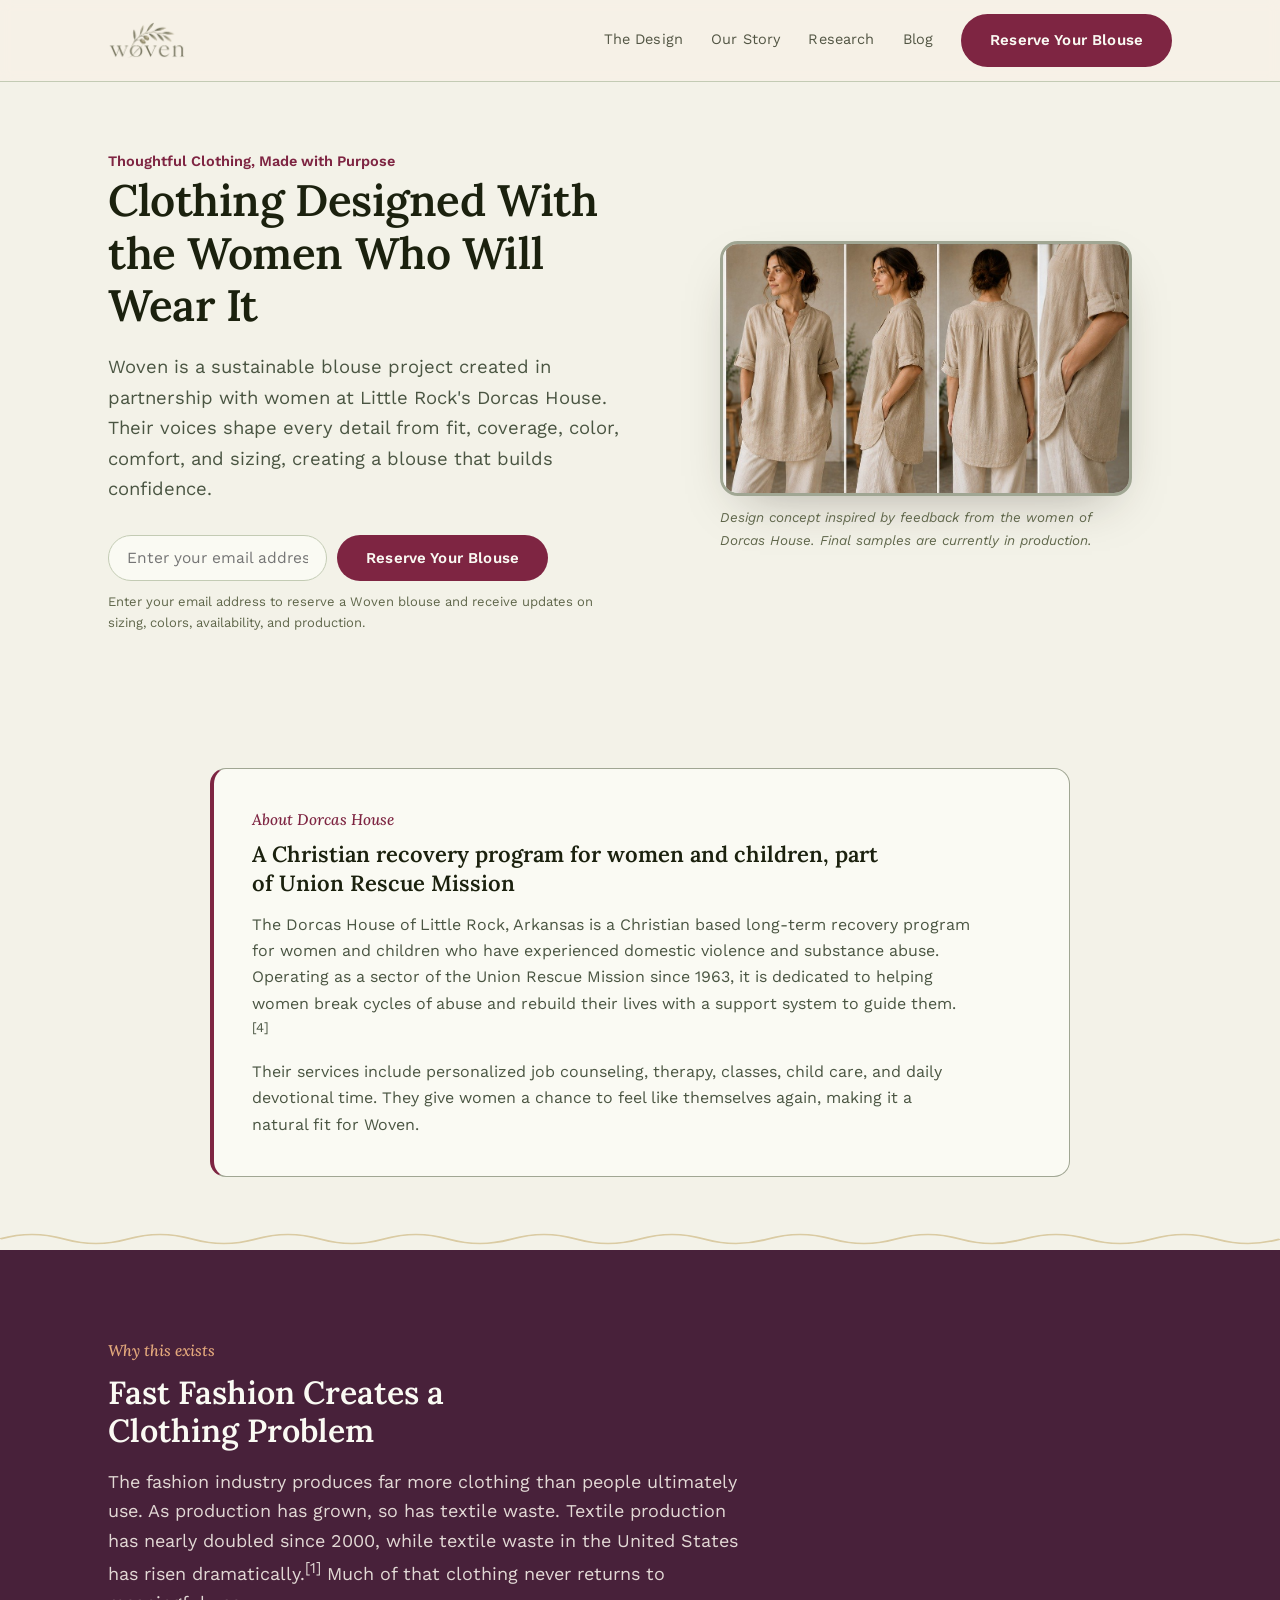
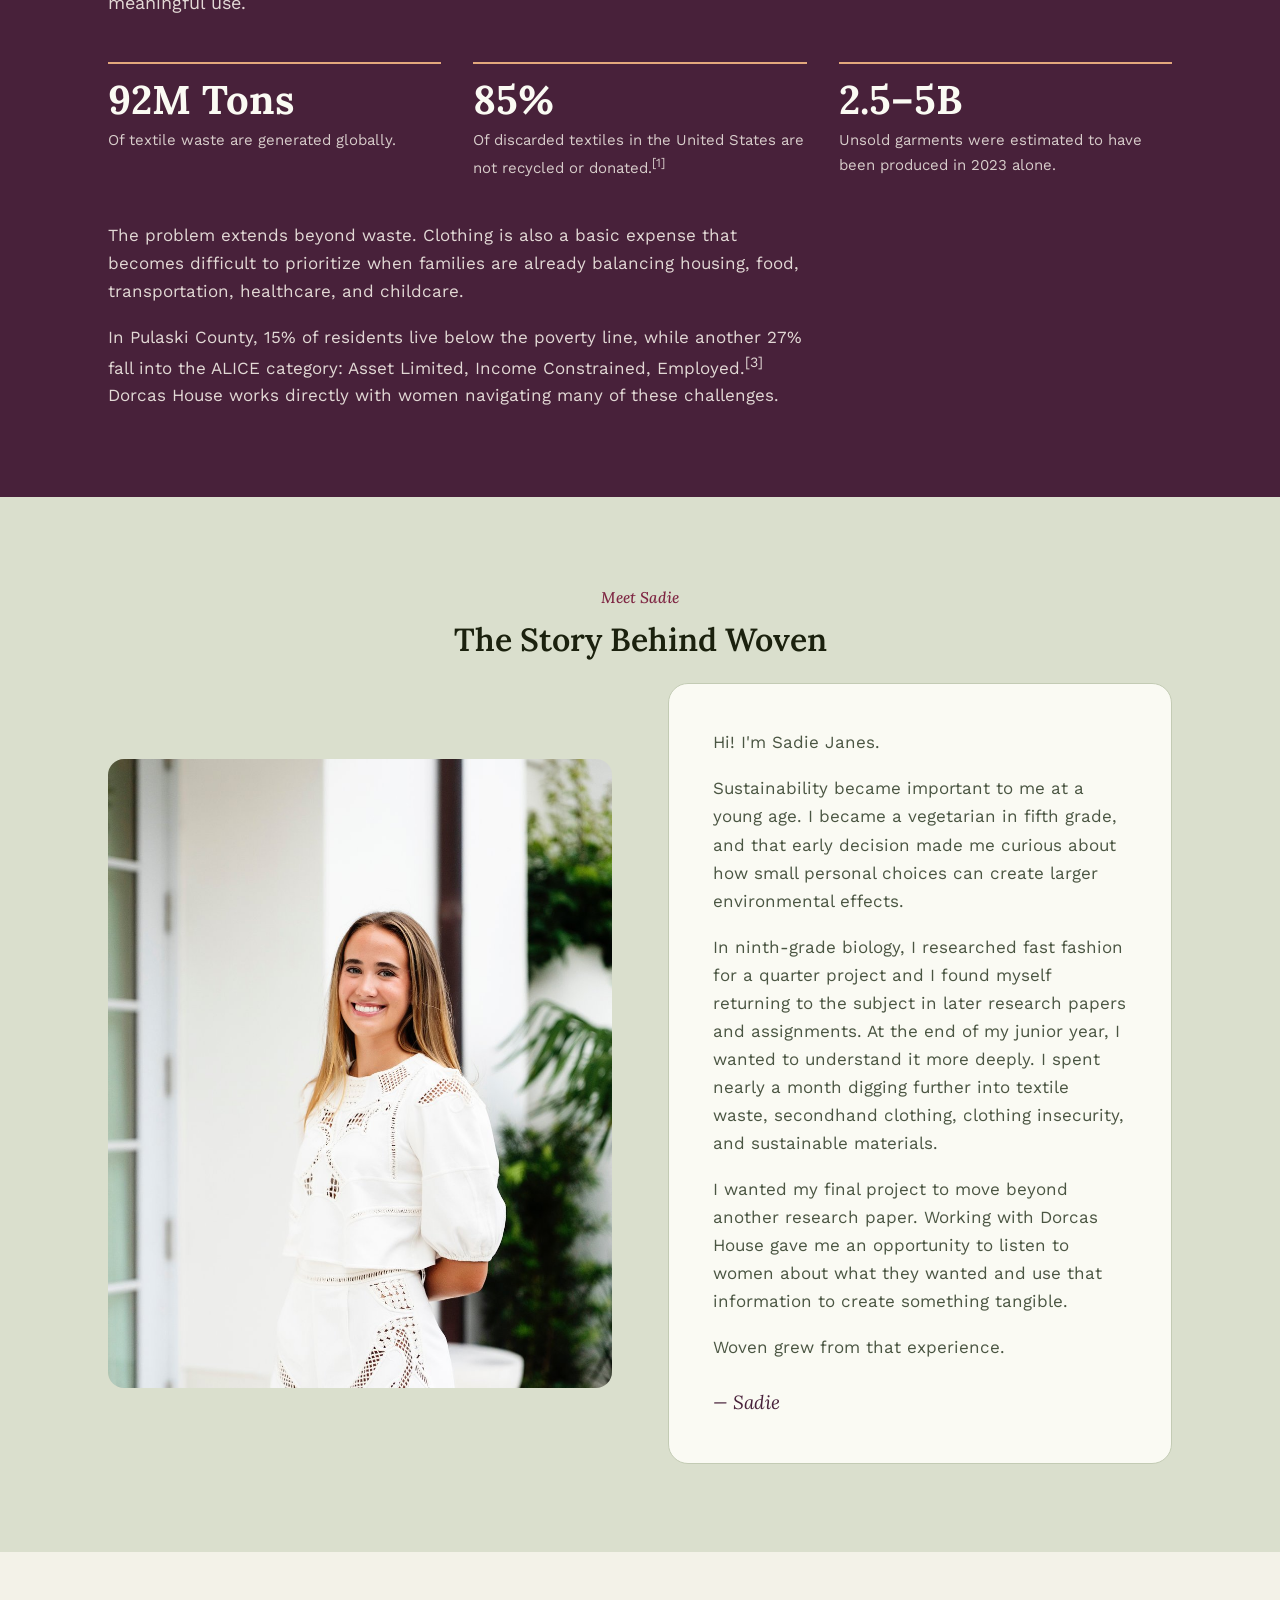
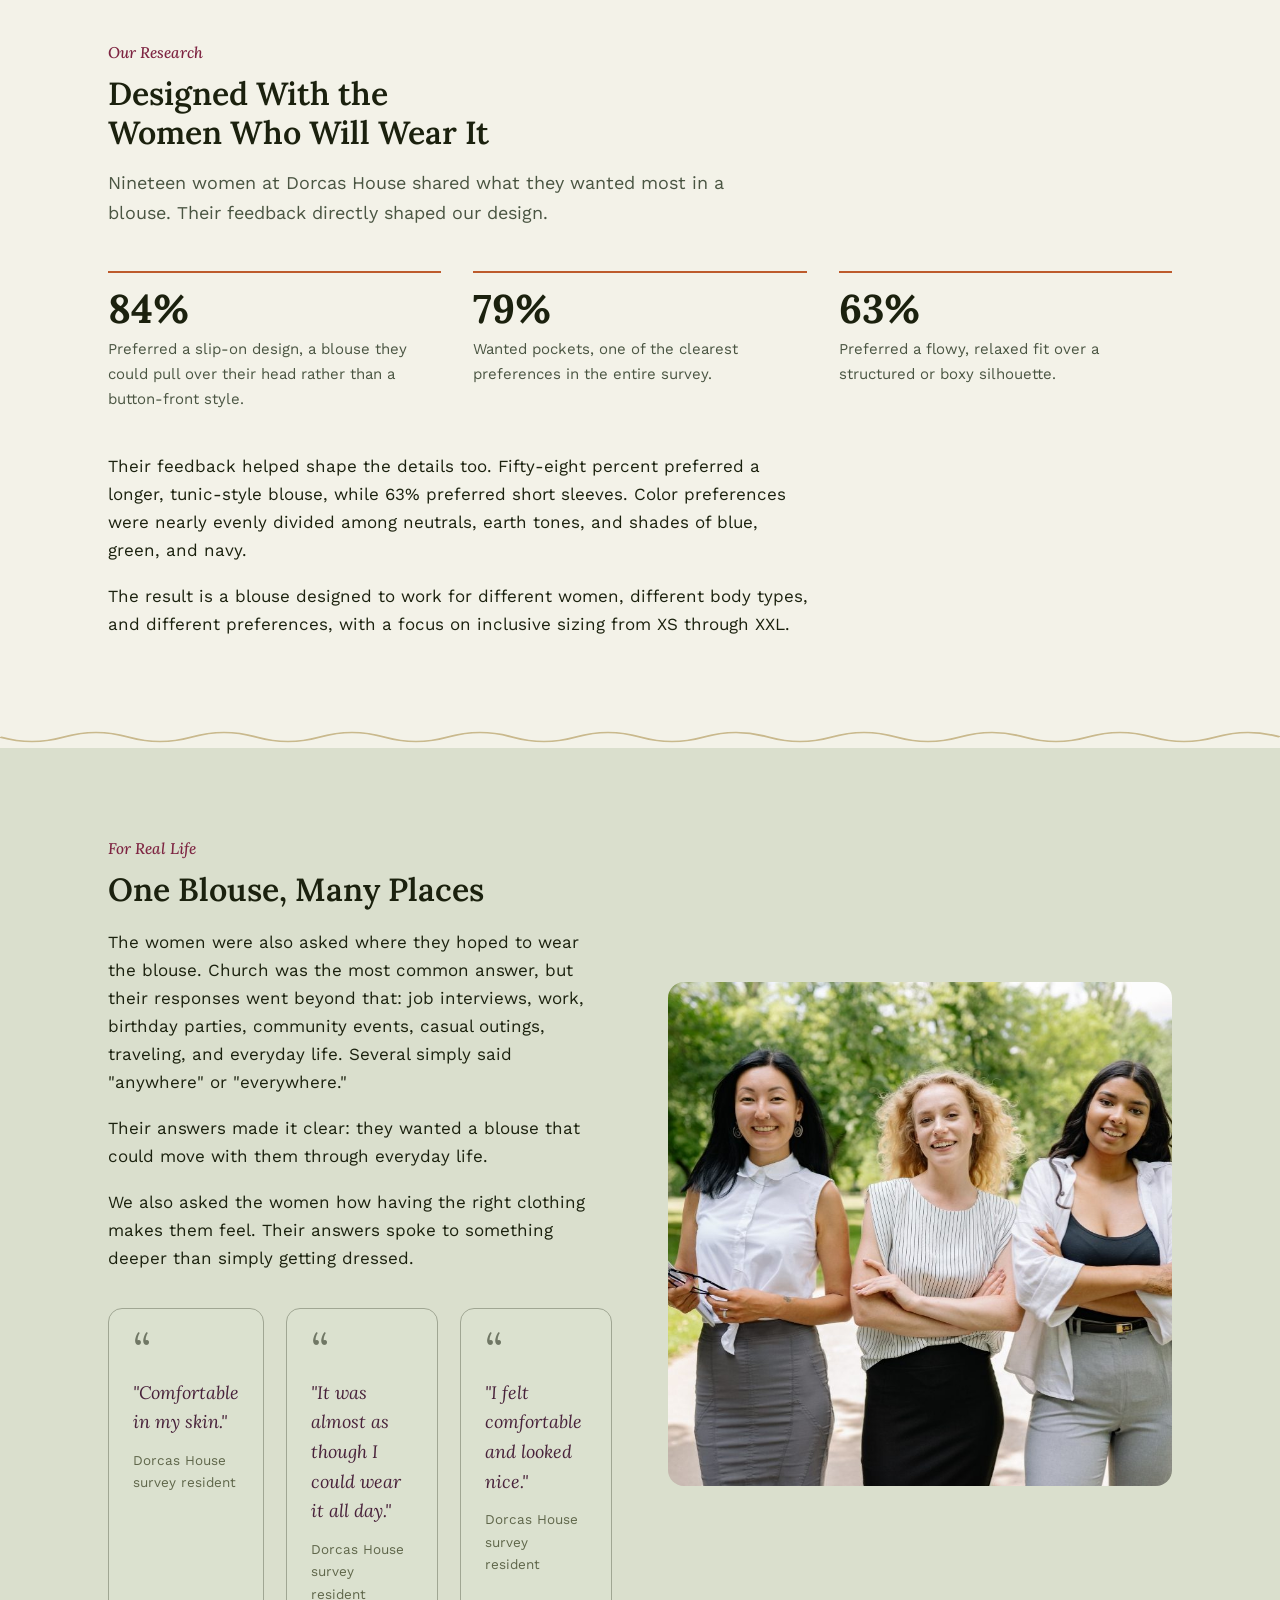
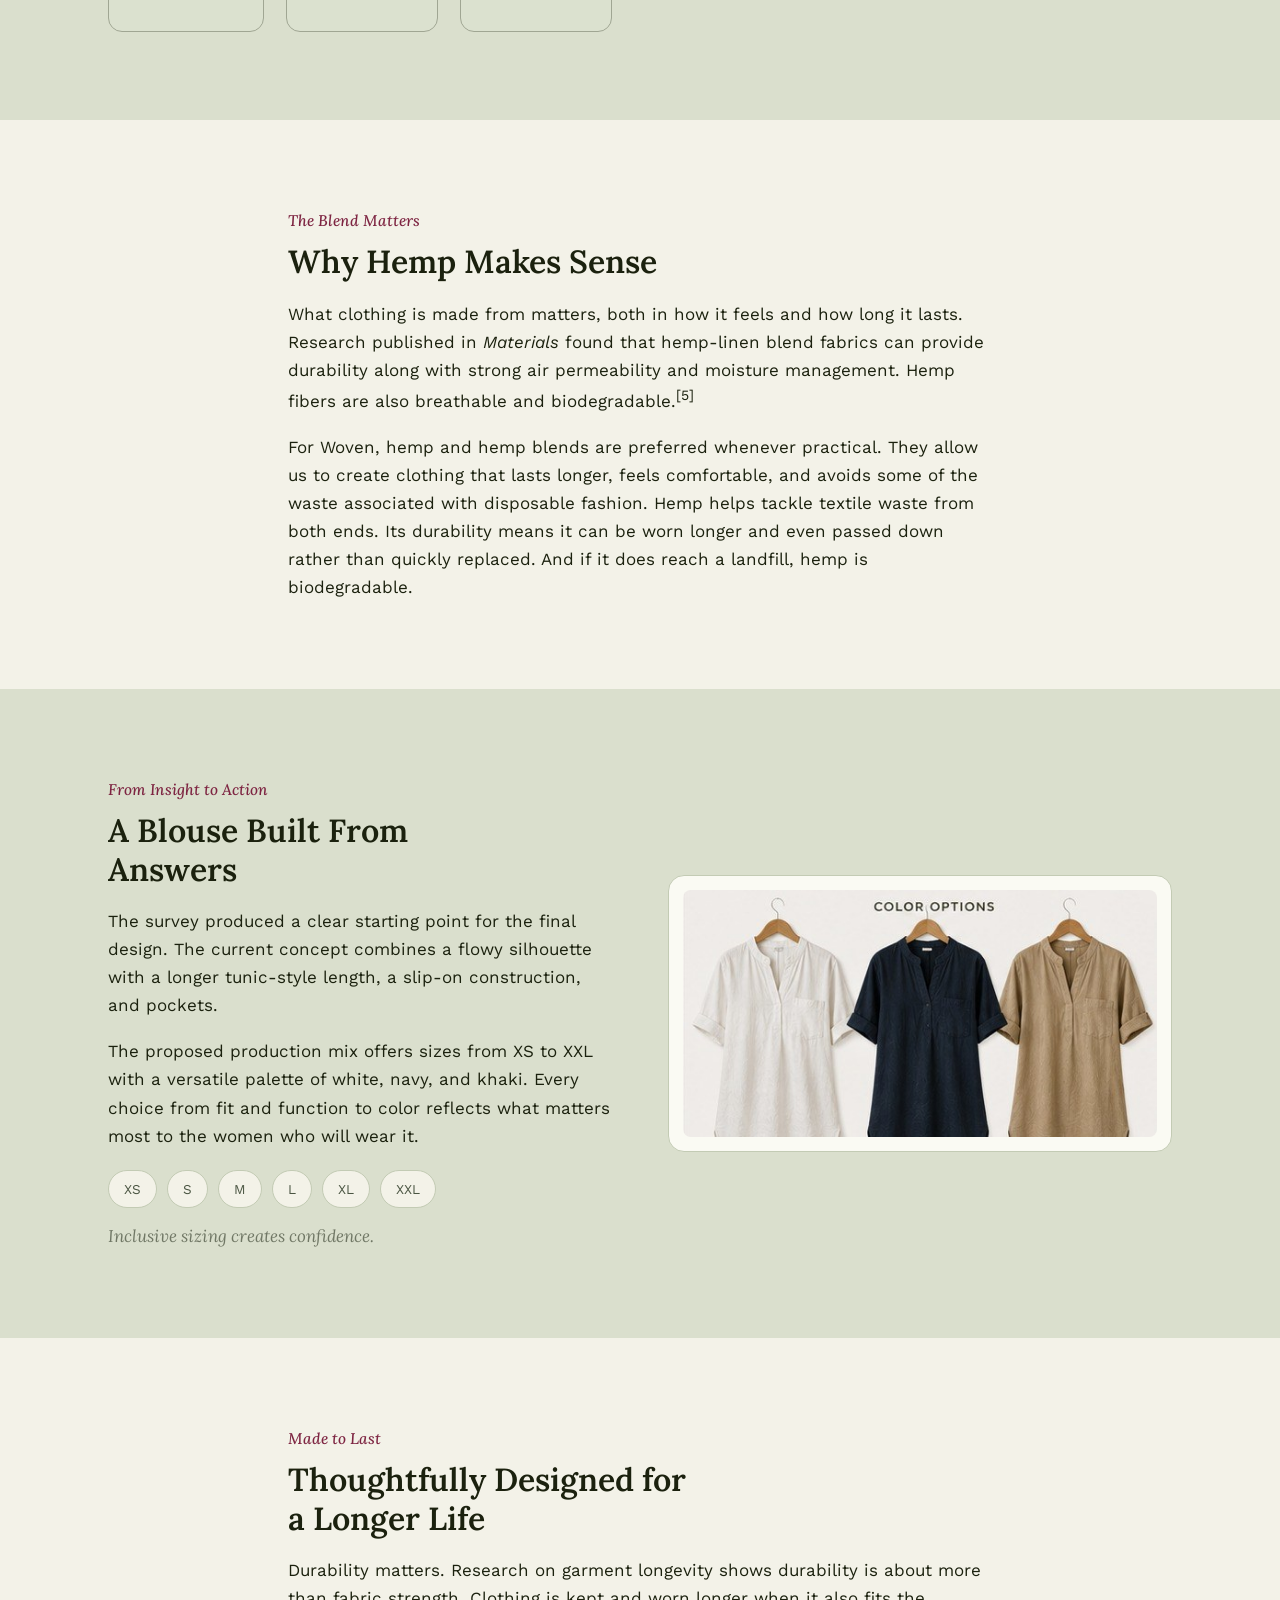
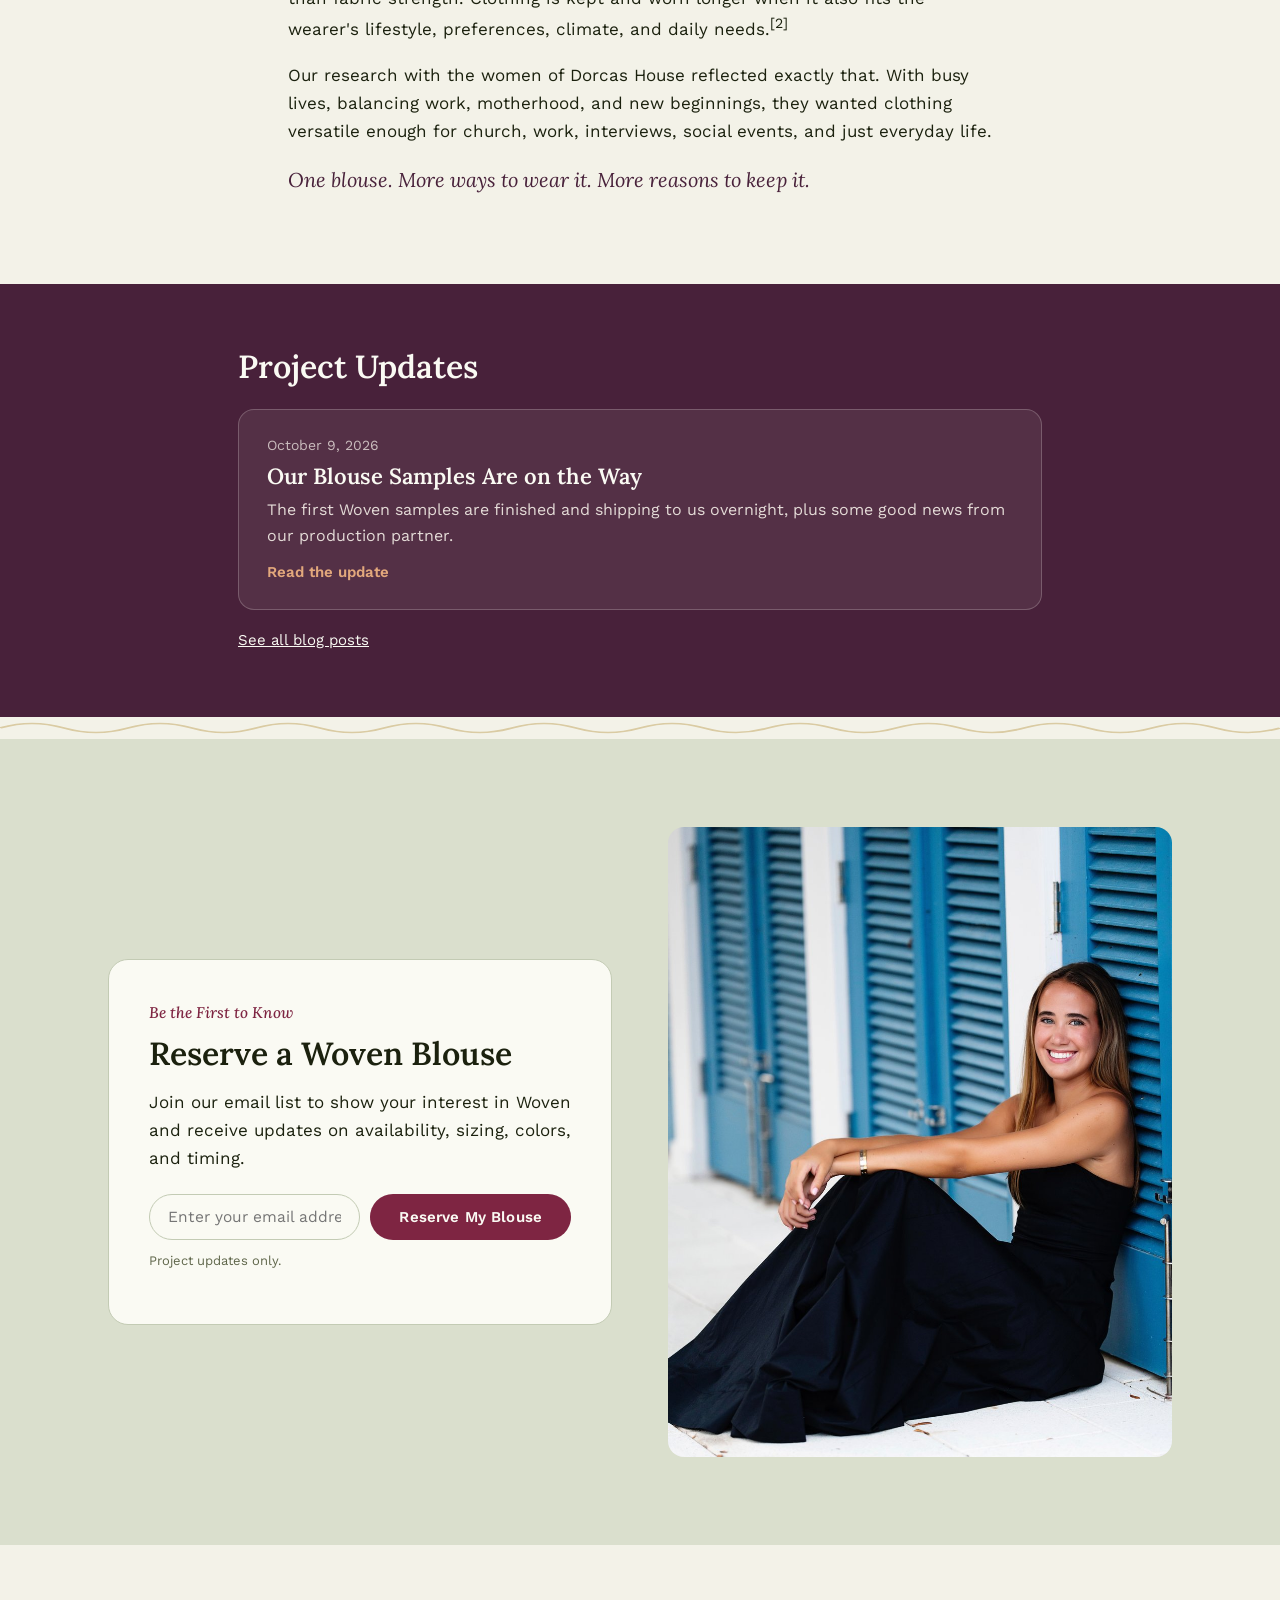
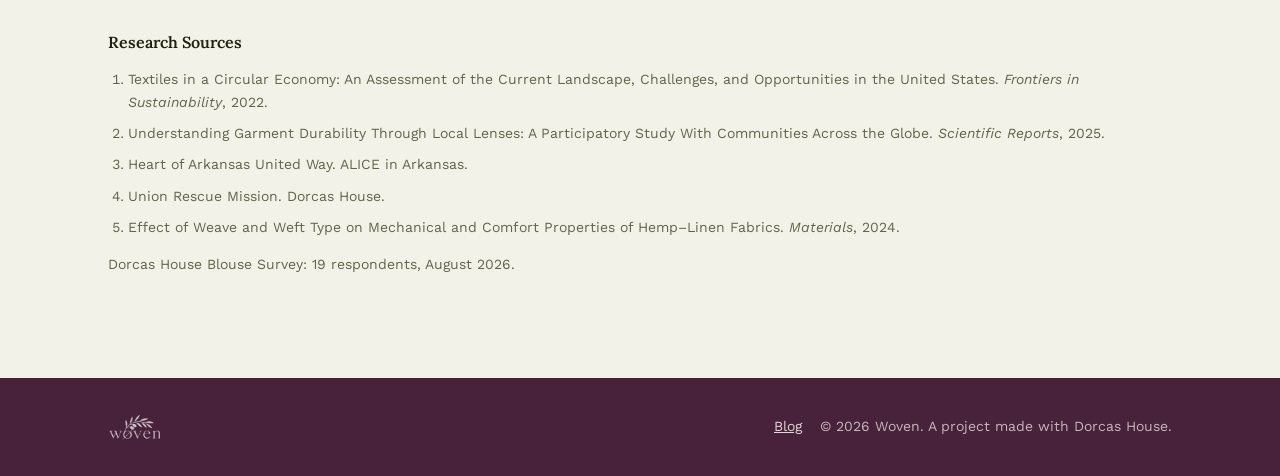
==== commit c032eb9a: "Add a blog section with Sadie's first post on the samples The blog lives at /blog/ with one folder p" ====
--- a/index.html
+++ b/index.html
@@ -262,6 +262,21 @@
   .dh-card p{margin:0 0 12px;color:var(--ink-soft);font-size:16px;max-width:72ch;}
   .dh-card p:last-child{margin-bottom:0;}
 
+  /* ---------- latest blog update ---------- */
+  .latest{padding:64px 0;}
+  .latest .wrap{max-width:860px;}
+  .latest-card{
+    display:block;text-decoration:none;margin-top:22px;
+    background:rgba(251,247,239,0.07);border:1px solid var(--line-dark);
+    border-radius:16px;padding:24px 28px;transition:border-color .15s ease;
+  }
+  .latest-card:hover{border-color:rgba(251,247,239,0.6);}
+  .latest-card .post-date{display:block;font-size:14px;color:rgba(251,247,239,0.7);margin-bottom:6px;}
+  .latest-card h3{font-size:22px;}
+  .latest-card p{margin:8px 0 0;font-size:16px;}
+  .latest-card .read-more{display:inline-block;margin-top:10px;font-weight:600;font-size:15px;color:#E3A87C;}
+  .latest .all-posts{display:inline-block;margin-top:18px;font-size:15px;color:var(--cream);}
+
 </style>
 </head>
 <body>
@@ -273,6 +288,7 @@
       <a class="navlink" href="#the-design">The Design</a>
       <a class="navlink" href="#story">Our Story</a>
       <a class="navlink" href="#references">Research</a>
+      <a class="navlink" href="blog/">Blog</a>
       <a class="btn btn-clay" href="#reserve">Reserve Your Blouse</a>
     </nav>
   </div>
@@ -462,6 +478,19 @@
   </div>
 </section>
 
+<section class="band-plum latest" id="updates">
+  <div class="wrap">
+    <h2 class="section-title">Project Updates</h2>
+    <a class="latest-card" href="blog/samples-on-the-way/">
+      <span class="post-date">October 9, 2026</span>
+      <h3>Our Blouse Samples Are on the Way</h3>
+      <p>The first Woven samples are finished and shipping to us overnight, plus some good news from our production partner.</p>
+      <span class="read-more">Read the update</span>
+    </a>
+    <a class="all-posts" href="blog/">See all blog posts</a>
+  </div>
+</section>
+
 <div class="thread"><svg viewBox="0 0 400 22" preserveAspectRatio="none" xmlns="http://www.w3.org/2000/svg"><path d="M0 11 Q 10 2, 20 11 T 40 11 T 60 11 T 80 11 T 100 11 T 120 11 T 140 11 T 160 11 T 180 11 T 200 11 T 220 11 T 240 11 T 260 11 T 280 11 T 300 11 T 320 11 T 340 11 T 360 11 T 380 11 T 400 11" stroke="#DACBA3" stroke-width="1.5" fill="none"/></svg></div>
 
 <section class="cta-final" id="reserve">
@@ -505,7 +534,7 @@
 <footer>
   <div class="wrap">
     <img src="assets/woven-logo.png" alt="Woven" style="filter:brightness(0) invert(1) opacity(0.85);">
-    <span>&copy; 2026 Woven. A project made with Dorcas House.</span>
+    <span><a href="blog/" style="color:rgba(251,247,239,0.85);margin-right:18px;">Blog</a>&copy; 2026 Woven. A project made with Dorcas House.</span>
   </div>
 </footer>
 
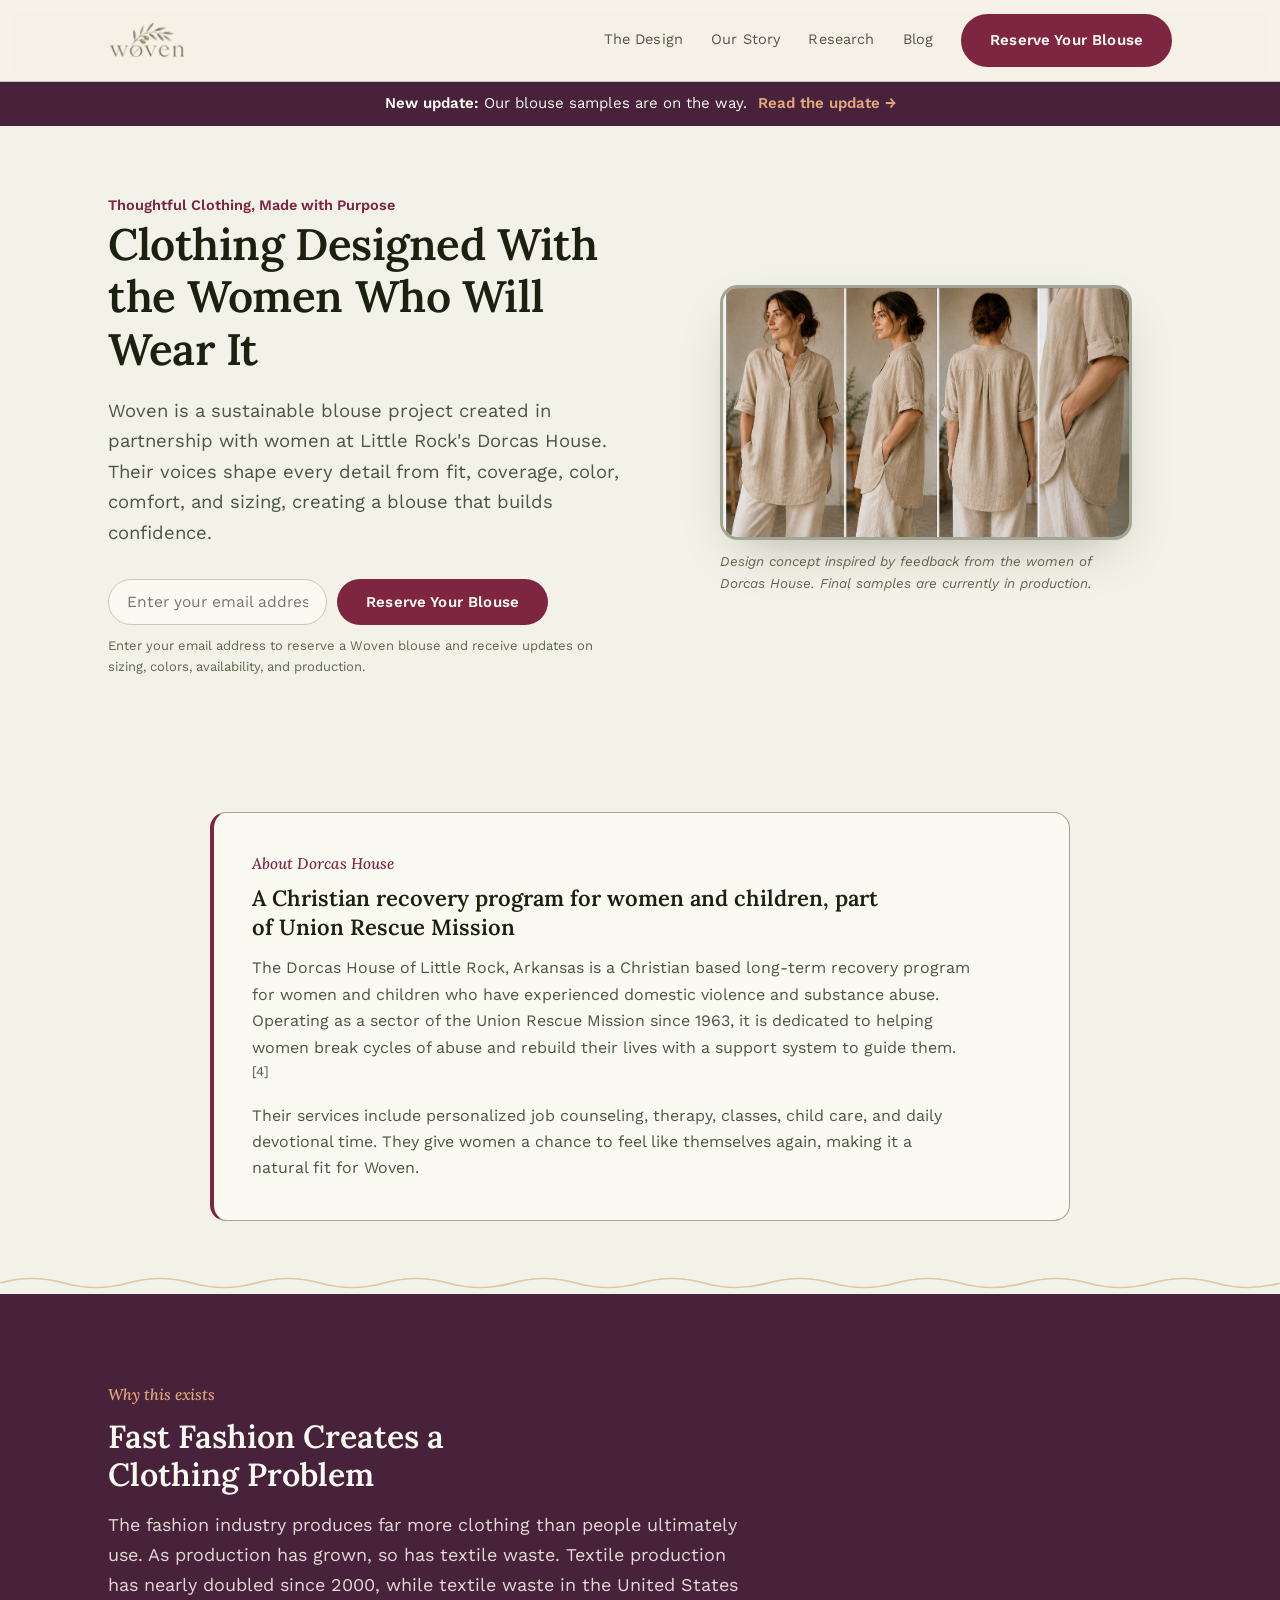
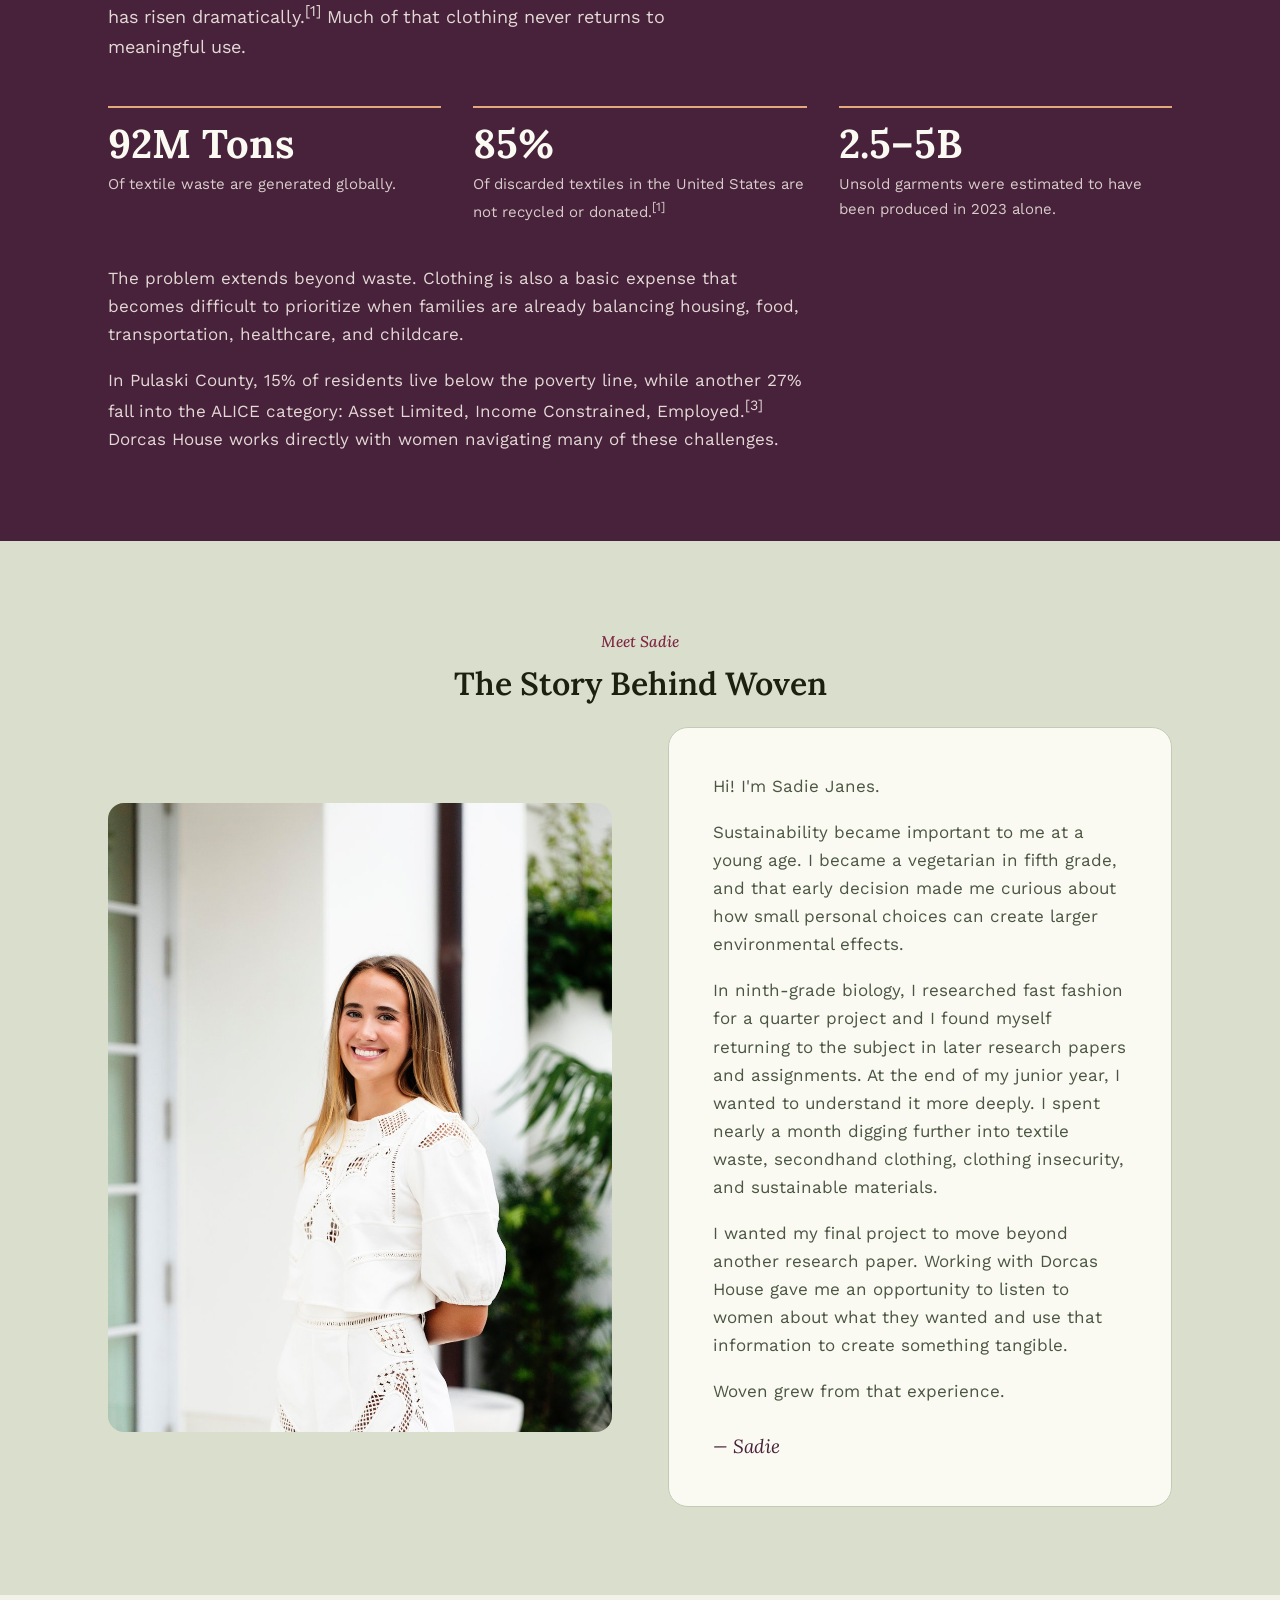
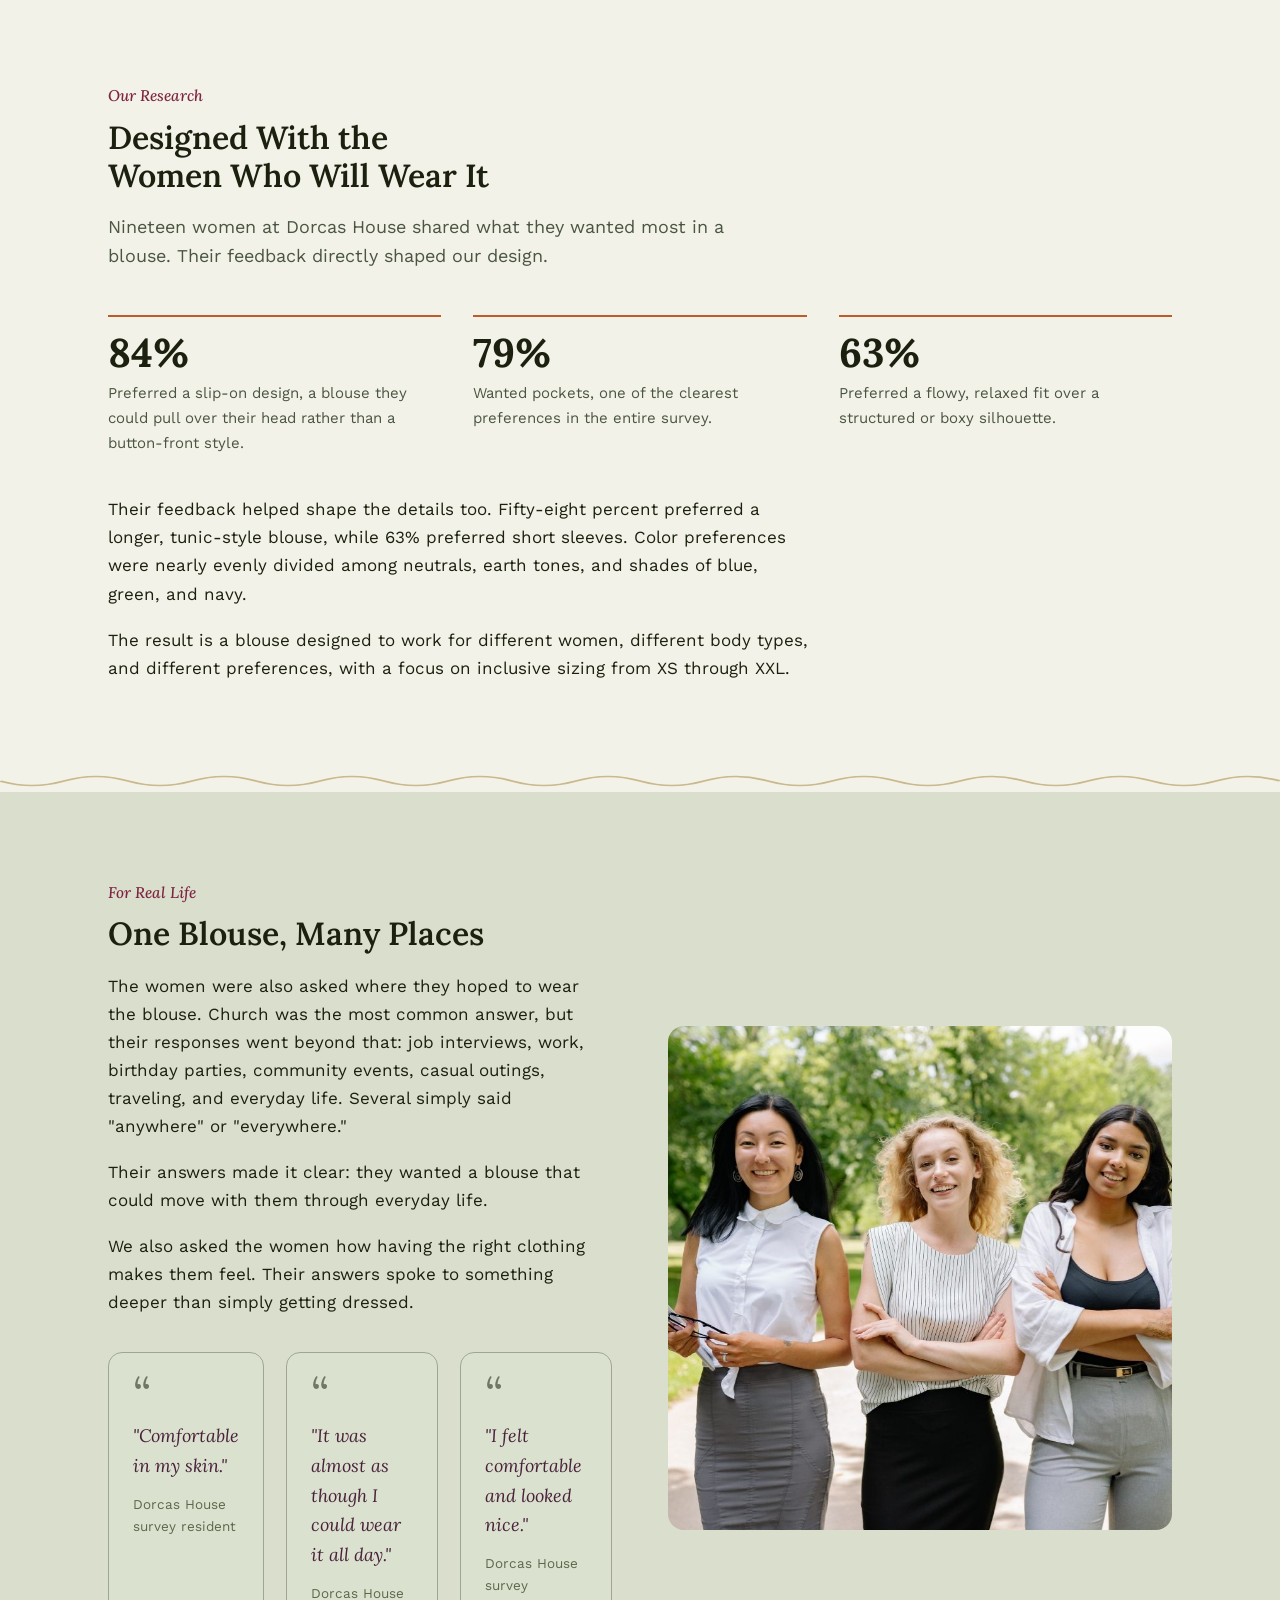
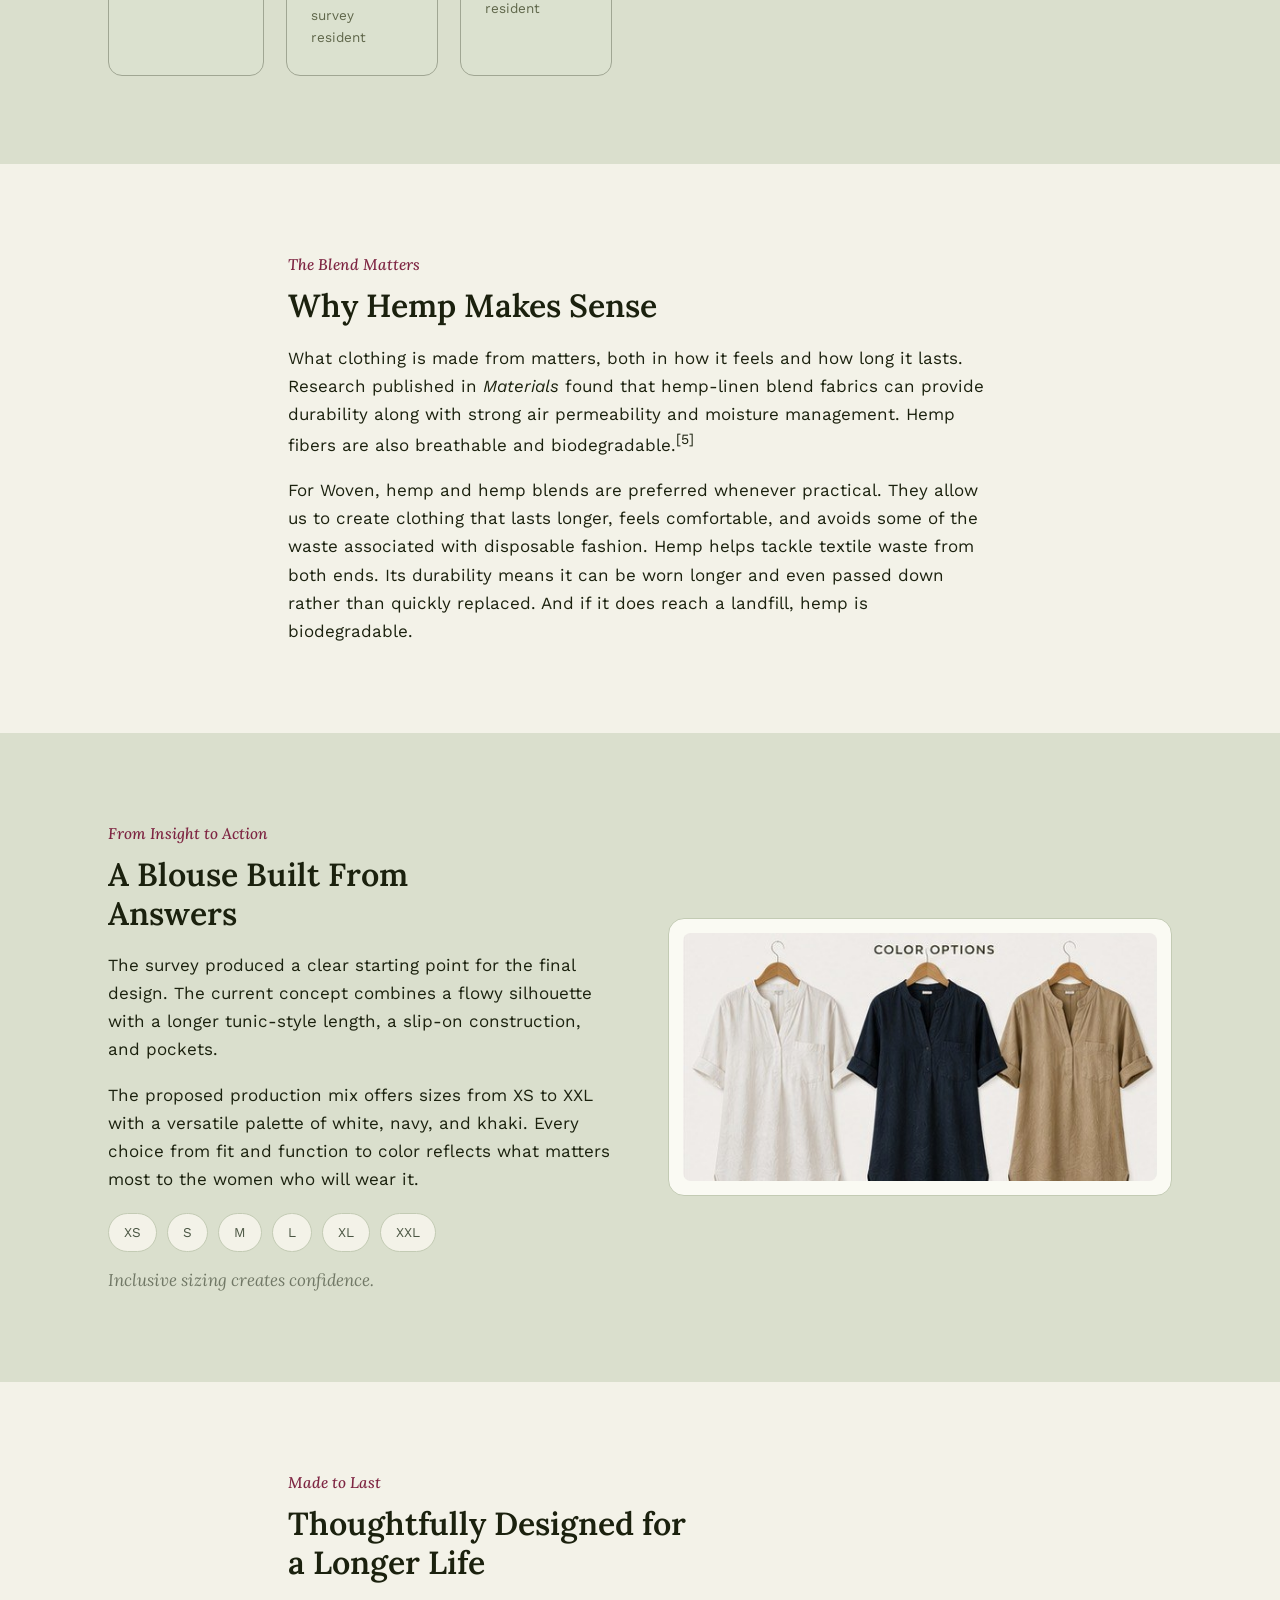
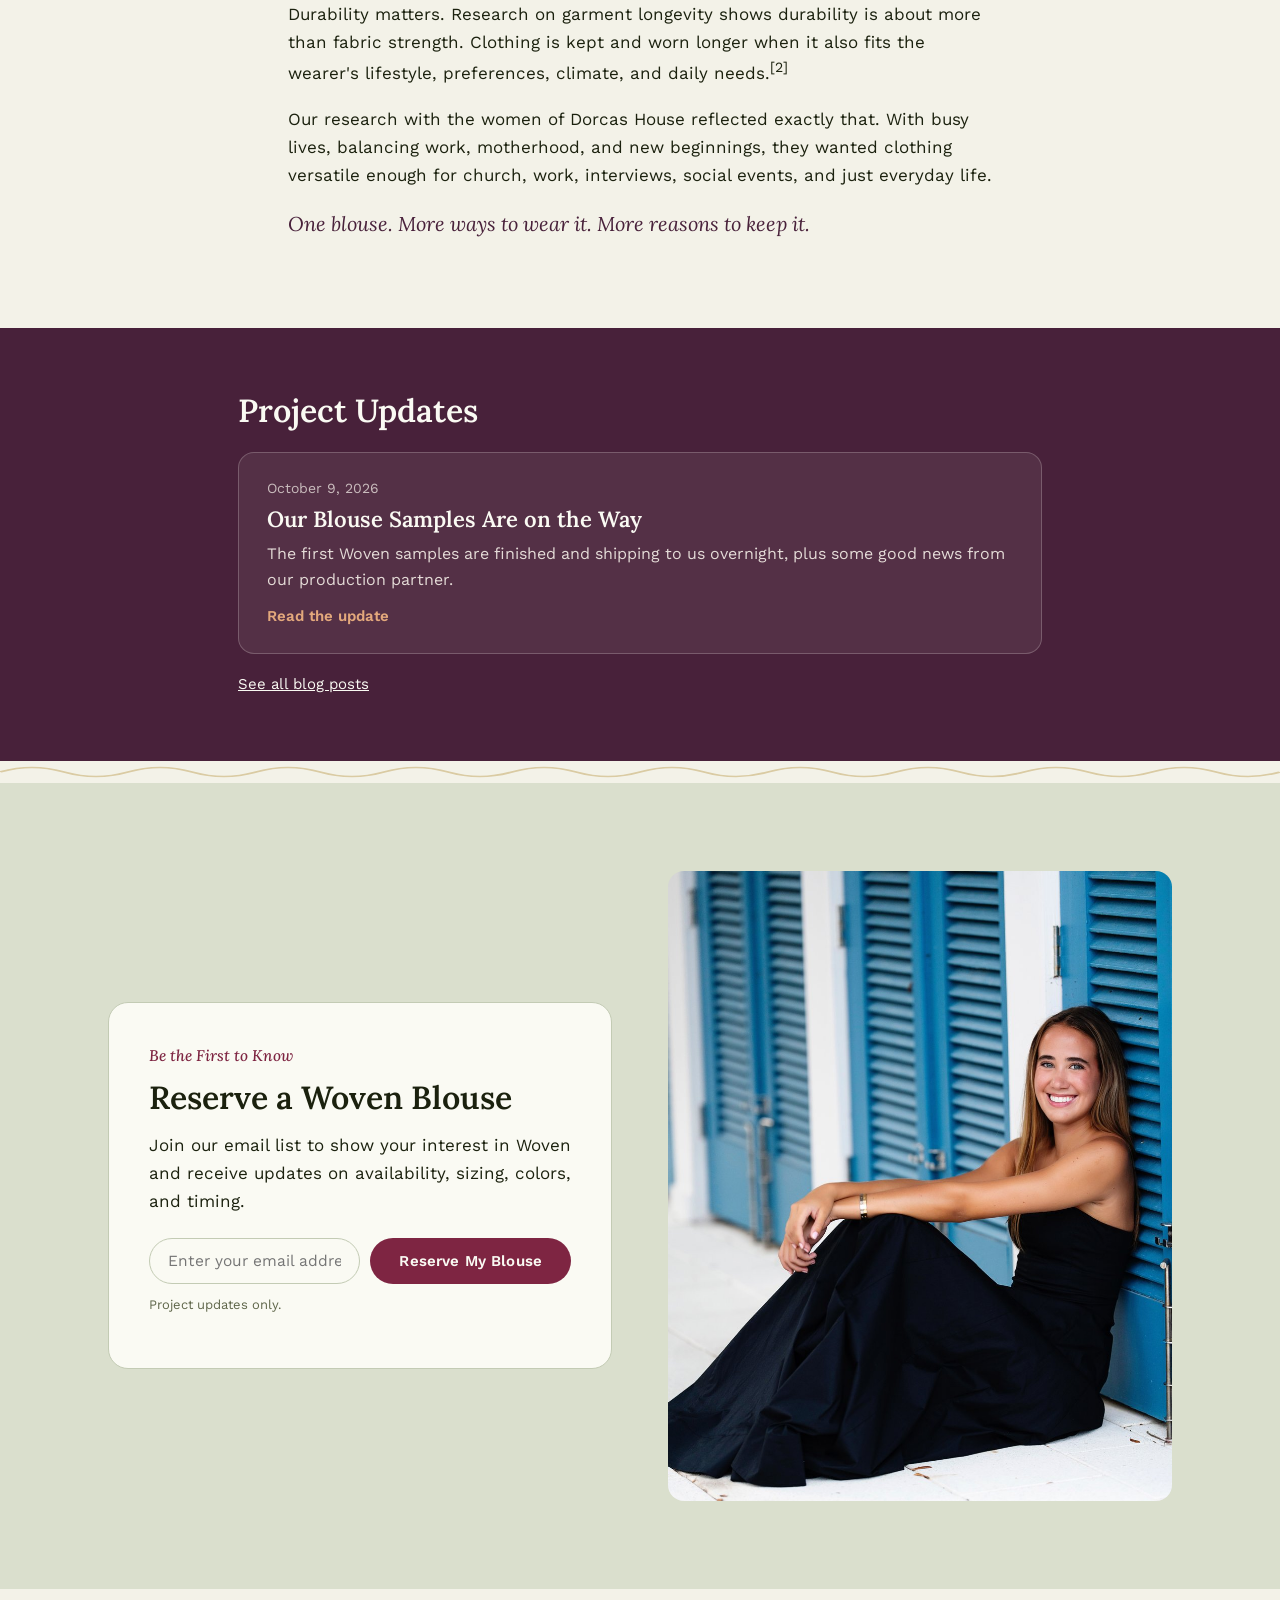
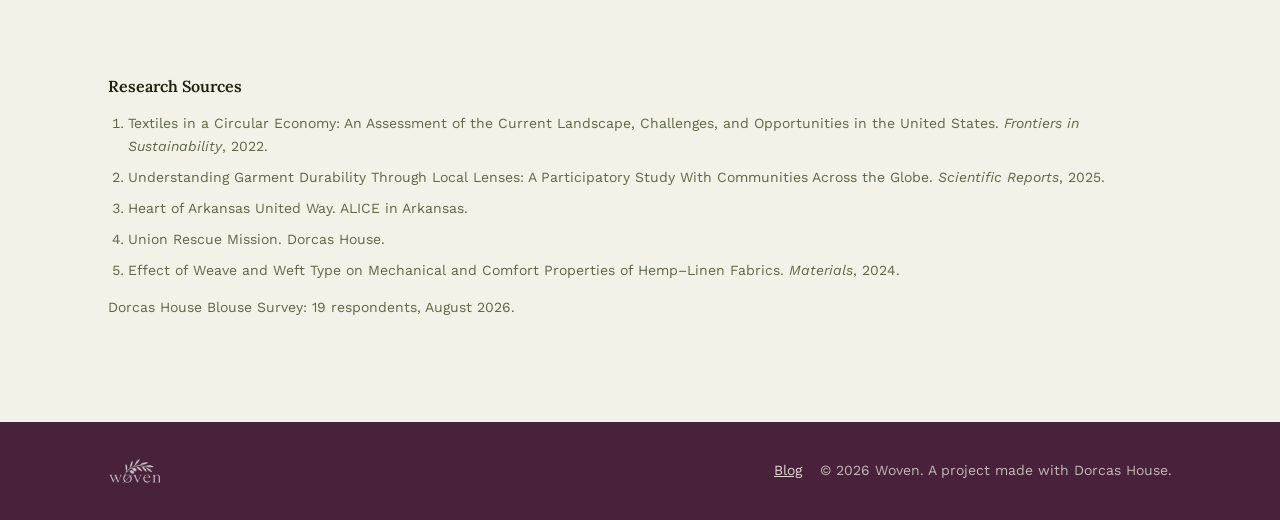
==== commit 09139516: "Add a plum update bar under the header linking to the newest post Co-Authored-By: Claude Opus 5.5 <n" ====
--- a/index.html
+++ b/index.html
@@ -245,7 +245,8 @@
   footer .wrap{display:flex;justify-content:space-between;align-items:center;flex-wrap:wrap;gap:14px;}
   footer img{height:26px;opacity:.85;border-radius:6px;}
 
-  ::selection{background:var(--clay);color:var(--cream);}
+  ::selection{background:var(--berry);color:var(--cream);}
+  input{caret-color:var(--berry);}
 
   /* ---------- Dorcas House explainer ---------- */
   .dh-note{padding:clamp(30px,4vw,54px) 0;}
@@ -276,6 +277,13 @@
   .latest-card p{margin:8px 0 0;font-size:16px;}
   .latest-card .read-more{display:inline-block;margin-top:10px;font-weight:600;font-size:15px;color:#E3A87C;}
   .latest .all-posts{display:inline-block;margin-top:18px;font-size:15px;color:var(--cream);}
+
+  /* ---------- update bar ---------- */
+  .update-bar{display:block;background:var(--plum);color:var(--cream);text-decoration:none;text-align:center;
+    padding:11px 16px;font-size:15px;line-height:1.45;transition:background .15s ease;}
+  .update-bar:hover{background:var(--berry-dark);}
+  .update-bar strong{font-weight:600;}
+  .update-bar .bar-link{color:#E3A87C;font-weight:600;white-space:nowrap;margin-left:6px;}
 
 </style>
 </head>
@@ -293,6 +301,8 @@
     </nav>
   </div>
 </header>
+
+<a class="update-bar" href="blog/samples-on-the-way/"><strong>New update:</strong> Our blouse samples are on the way. <span class="bar-link">Read the update &rarr;</span></a>
 
 <section class="hero" id="hero">
   <div class="wrap grid">
